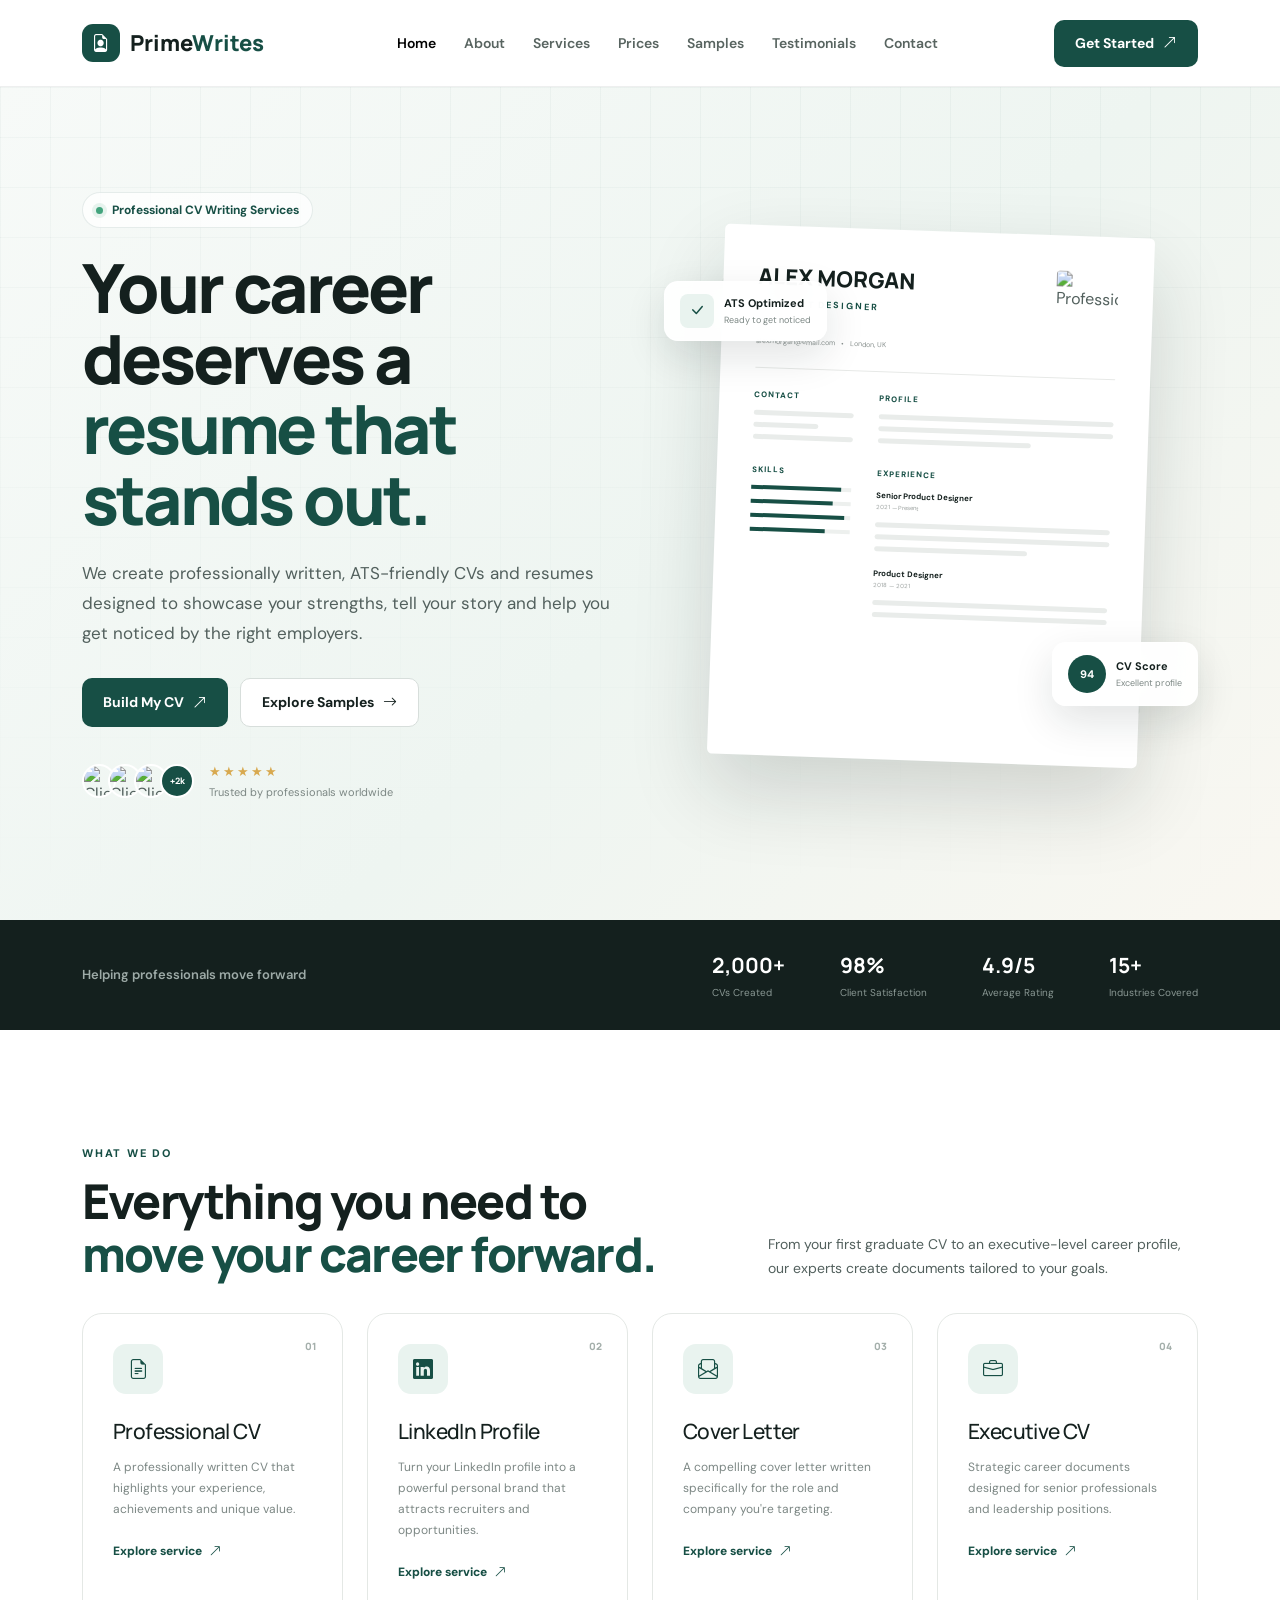
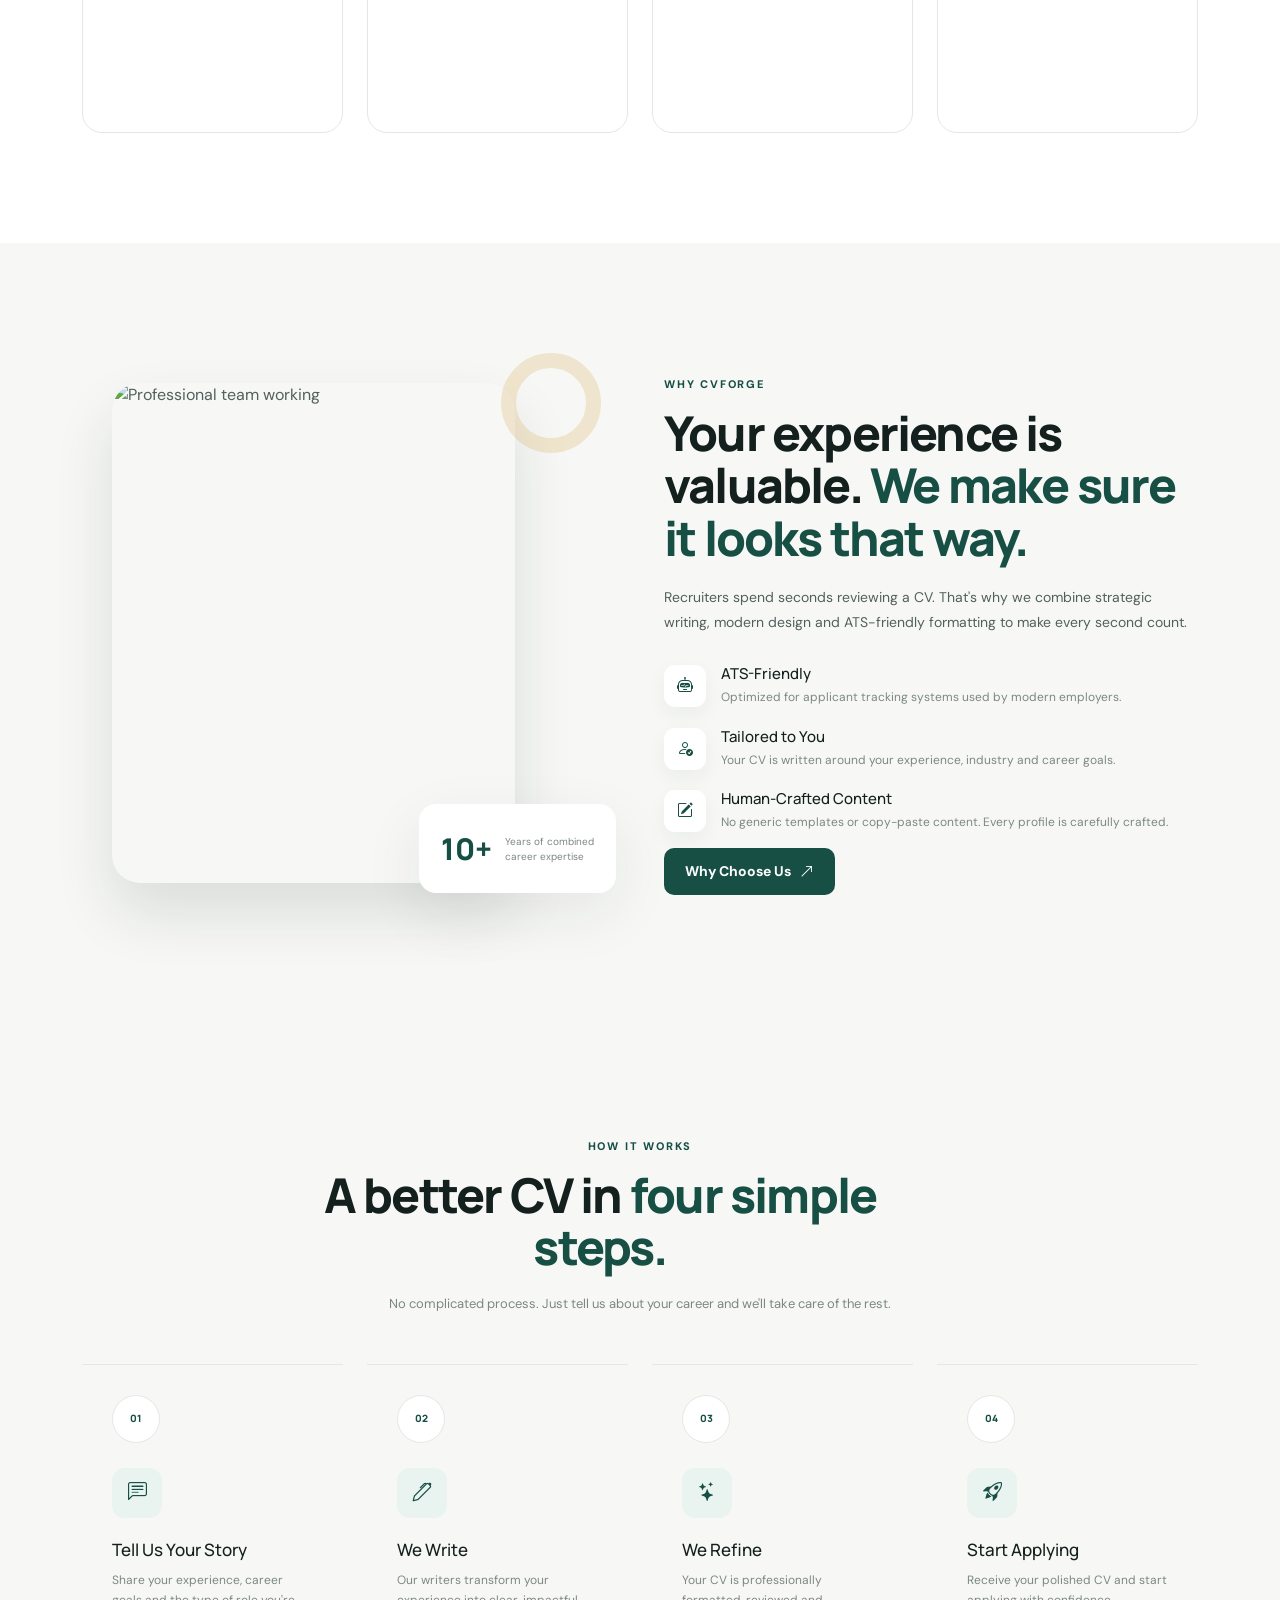
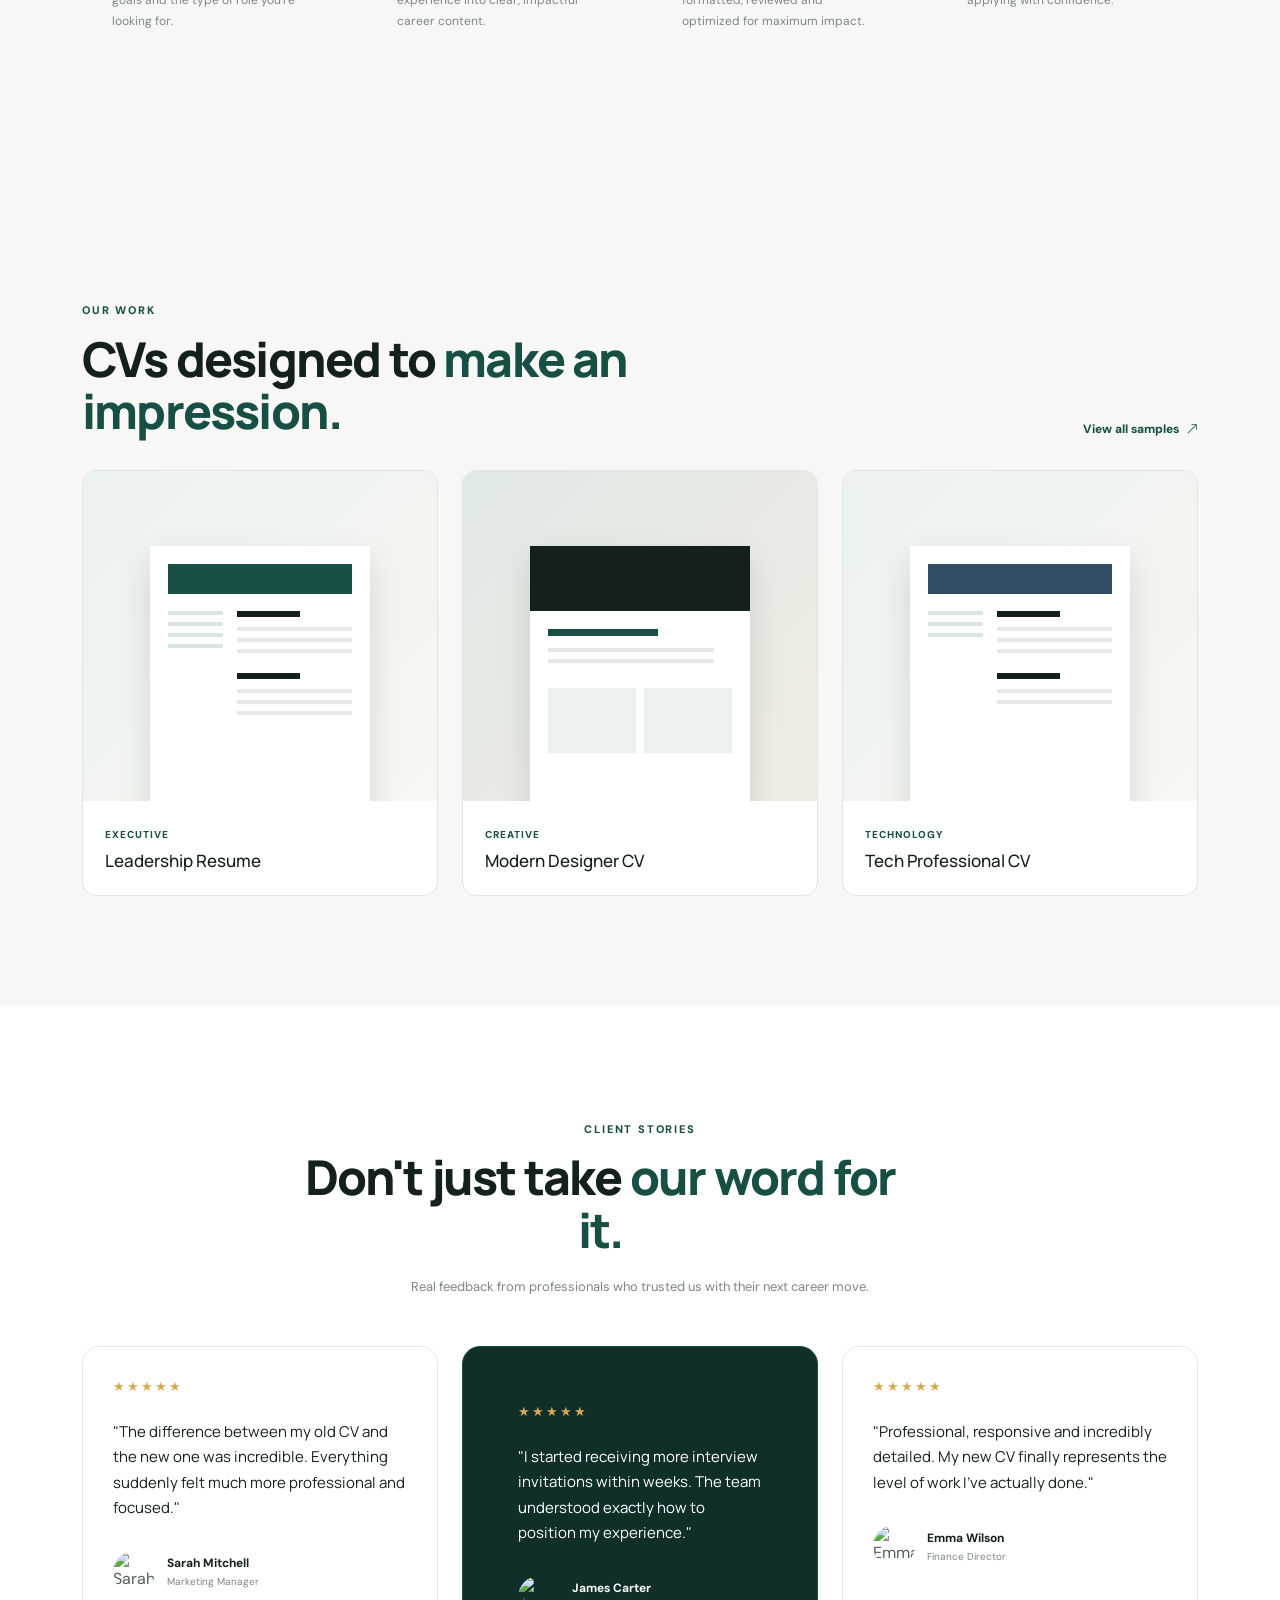
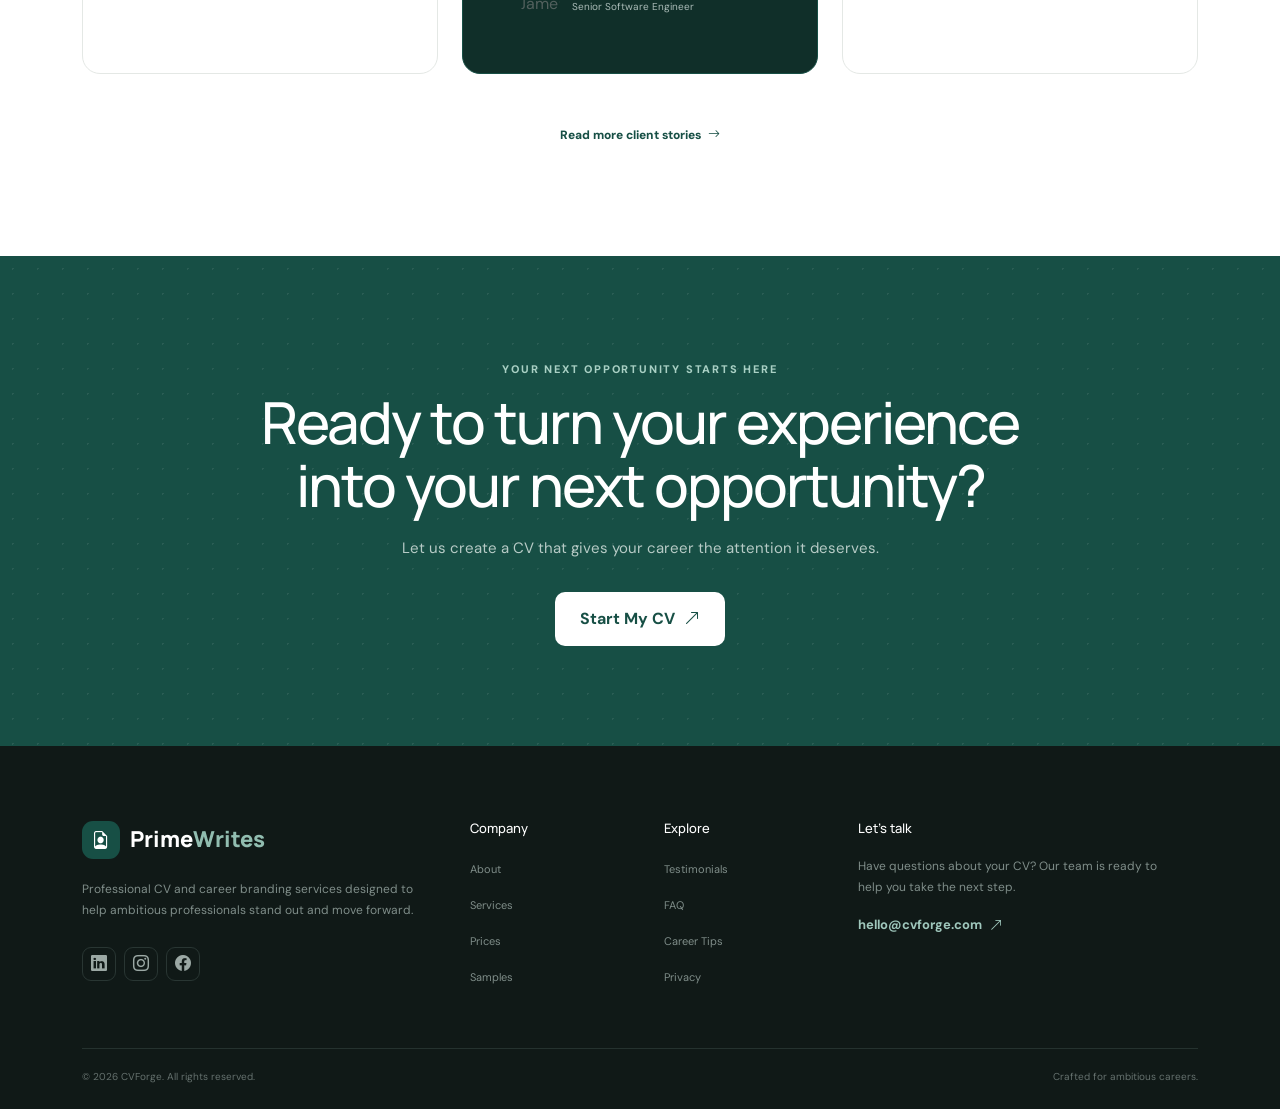
==== index.html @ a9f9e6a2 "complete" ====
<!DOCTYPE html>
<html lang="en">
<head>
    <meta charset="UTF-8">
    <meta name="viewport" content="width=device-width, initial-scale=1.0">

    <title>PrimeWrites | Professional CV & Resume Writing</title>

      <!-- <link rel="icon" type="image/png" href="/logo.png" /> -->


    <!-- Google Font -->
    <link rel="preconnect" href="https://fonts.googleapis.com">
    <link rel="preconnect" href="https://fonts.gstatic.com" crossorigin>
    <link
        href="https://fonts.googleapis.com/css2?family=DM+Sans:wght@400;500;600;700&family=Manrope:wght@400;500;600;700;800&display=swap"
        rel="stylesheet"
    >

    <!-- Bootstrap -->
    <link
        href="https://cdn.jsdelivr.net/npm/bootstrap@5.3.3/dist/css/bootstrap.min.css"
        rel="stylesheet"
    >

    <!-- Bootstrap Icons -->
    <link
        rel="stylesheet"
        href="https://cdn.jsdelivr.net/npm/bootstrap-icons@1.11.3/font/bootstrap-icons.min.css"
    >

    <!-- Custom CSS -->
    <link rel="stylesheet" href="css/style.css">
</head>

<body>

<!-- =====================================================
     NAVBAR
===================================================== -->

<nav class="navbar navbar-expand-lg main-navbar">
    <div class="container">

        <a class="navbar-brand" href="index.html">
            <span class="brand-mark">
                <i class="bi bi-file-earmark-person"></i>
            </span>
            <span>Prime<span class="brand-highlight">Writes</span></span>
        </a>

        <button
            class="navbar-toggler"
            type="button"
            data-bs-toggle="collapse"
            data-bs-target="#mainNavbar"
            aria-controls="mainNavbar"
            aria-expanded="false"
            aria-label="Toggle navigation"
        >
            <span class="navbar-toggler-icon"></span>
        </button>

        <div class="collapse navbar-collapse" id="mainNavbar">

            <ul class="navbar-nav mx-auto mb-3 mb-lg-0">

                <li class="nav-item">
                    <a class="nav-link active" href="index.html">Home</a>
                </li>

                <li class="nav-item">
                    <a class="nav-link" href="about.html">About</a>
                </li>

                <li class="nav-item">
                    <a class="nav-link" href="services.html">Services</a>
                </li>

                <li class="nav-item">
                    <a class="nav-link" href="prices.html">Prices</a>
                </li>

                <li class="nav-item">
                    <a class="nav-link" href="samples.html">Samples</a>
                </li>

                <li class="nav-item">
                    <a class="nav-link" href="testimonials.html">Testimonials</a>
                </li>

                <li class="nav-item">
                    <a class="nav-link" href="contact.html">Contact</a>
                </li>

            </ul>

            <a href="contact.html" class="btn btn-primary-custom">
                Get Started
                <i class="bi bi-arrow-up-right"></i>
            </a>

        </div>

    </div>
</nav>


<!-- =====================================================
     HERO SECTION
===================================================== -->

<section class="hero-section">

    <div class="hero-grid"></div>

    <div class="container position-relative">

        <div class="row align-items-center g-5">

            <!-- Hero Content -->

            <div class="col-lg-6">

                <div class="hero-badge">
                    <span class="badge-dot"></span>
                    Professional CV Writing Services
                </div>

                <h1 class="hero-title">
                    Your career deserves a
                    <span>resume that stands out.</span>
                </h1>

                <p class="hero-description">
                    We create professionally written, ATS-friendly CVs and
                    resumes designed to showcase your strengths, tell your
                    story and help you get noticed by the right employers.
                </p>

                <div class="hero-buttons">

                    <a href="contact.html" class="btn btn-primary-custom btn-lg">
                        Build My CV
                        <i class="bi bi-arrow-up-right"></i>
                    </a>

                    <a href="samples.html" class="btn btn-outline-custom btn-lg">
                        Explore Samples
                        <i class="bi bi-arrow-right"></i>
                    </a>

                </div>

                <div class="hero-trust">

                    <div class="avatar-stack">

                        <div class="avatar">
                            <img src="https://i.pravatar.cc/100?img=12" alt="Client">
                        </div>

                        <div class="avatar">
                            <img src="https://i.pravatar.cc/100?img=32" alt="Client">
                        </div>

                        <div class="avatar">
                            <img src="https://i.pravatar.cc/100?img=47" alt="Client">
                        </div>

                        <div class="avatar avatar-more">
                            +2k
                        </div>

                    </div>

                    <div class="trust-content">
                        <div class="stars">
                            ★★★★★
                        </div>

                        <span>
                            Trusted by professionals worldwide
                        </span>
                    </div>

                </div>

            </div>


            <!-- Hero Visual -->

            <div class="col-lg-6">

                <div class="hero-visual">

                    <div class="floating-card floating-card-one">
                        <div class="floating-icon">
                            <i class="bi bi-check-lg"></i>
                        </div>

                        <div>
                            <strong>ATS Optimized</strong>
                            <small>Ready to get noticed</small>
                        </div>
                    </div>


                    <div class="cv-shadow"></div>

                    <div class="resume-card">

                        <div class="resume-top">

                            <div>
                                <div class="resume-name">
                                    ALEX MORGAN
                                </div>

                                <div class="resume-role">
                                    PRODUCT DESIGNER
                                </div>
                            </div>

                            <div class="resume-photo">
                                <img
                                    src="https://i.pravatar.cc/150?img=68"
                                    alt="Professional"
                                >
                            </div>

                        </div>

                        <div class="resume-contact">
                            alex.morgan@email.com
                            &nbsp; • &nbsp;
                            London, UK
                        </div>

                        <div class="resume-divider"></div>

                        <div class="resume-body">

                            <div class="resume-sidebar">

                                <div class="resume-heading">
                                    CONTACT
                                </div>

                                <div class="resume-line"></div>
                                <div class="resume-line short"></div>
                                <div class="resume-line"></div>

                                <div class="resume-heading mt-4">
                                    SKILLS
                                </div>

                                <div class="skill-bar">
                                    <span style="width: 90%"></span>
                                </div>

                                <div class="skill-bar">
                                    <span style="width: 82%"></span>
                                </div>

                                <div class="skill-bar">
                                    <span style="width: 94%"></span>
                                </div>

                                <div class="skill-bar">
                                    <span style="width: 75%"></span>
                                </div>

                            </div>


                            <div class="resume-main">

                                <div class="resume-heading">
                                    PROFILE
                                </div>

                                <div class="resume-text"></div>
                                <div class="resume-text"></div>
                                <div class="resume-text short"></div>

                                <div class="resume-heading mt-4">
                                    EXPERIENCE
                                </div>

                                <div class="experience-item">
                                    <strong>Senior Product Designer</strong>
                                    <span>2021 — Present</span>
                                </div>

                                <div class="resume-text"></div>
                                <div class="resume-text"></div>
                                <div class="resume-text short"></div>

                                <div class="experience-item mt-3">
                                    <strong>Product Designer</strong>
                                    <span>2018 — 2021</span>
                                </div>

                                <div class="resume-text"></div>
                                <div class="resume-text"></div>

                            </div>

                        </div>

                    </div>


                    <div class="floating-card floating-card-two">

                        <div class="score-circle">
                            94
                        </div>

                        <div>
                            <strong>CV Score</strong>
                            <small>Excellent profile</small>
                        </div>

                    </div>

                </div>

            </div>

        </div>

    </div>

</section>


<!-- =====================================================
     TRUST BAR
===================================================== -->

<section class="trust-section">

    <div class="container">

        <div class="row align-items-center g-4">

            <div class="col-lg-4">

                <p class="trust-label mb-0">
                    Helping professionals move forward
                </p>

            </div>

            <div class="col-lg-8">

                <div class="stats-row">

                    <div class="stat-item">
                        <strong>2,000+</strong>
                        <span>CVs Created</span>
                    </div>

                    <div class="stat-item">
                        <strong>98%</strong>
                        <span>Client Satisfaction</span>
                    </div>

                    <div class="stat-item">
                        <strong>4.9/5</strong>
                        <span>Average Rating</span>
                    </div>

                    <div class="stat-item">
                        <strong>15+</strong>
                        <span>Industries Covered</span>
                    </div>

                </div>

            </div>

        </div>

    </div>

</section>


<!-- =====================================================
     SERVICES
===================================================== -->

<section class="section-padding services-section">

    <div class="container">

        <div class="section-heading">

            <div>
                <span class="eyebrow">
                    WHAT WE DO
                </span>

                <h2>
                    Everything you need to
                    <span>move your career forward.</span>
                </h2>
            </div>

            <p>
                From your first graduate CV to an executive-level career
                profile, our experts create documents tailored to your goals.
            </p>

        </div>


        <div class="row g-4 mt-2">

            <div class="col-md-6 col-lg-3">

                <div class="service-card">

                    <div class="service-icon">
                        <i class="bi bi-file-earmark-text"></i>
                    </div>

                    <span class="service-number">01</span>

                    <h3>
                        Professional CV
                    </h3>

                    <p>
                        A professionally written CV that highlights your
                        experience, achievements and unique value.
                    </p>

                    <a href="services.html">
                        Explore service
                        <i class="bi bi-arrow-up-right"></i>
                    </a>

                </div>

            </div>


            <div class="col-md-6 col-lg-3">

                <div class="service-card">

                    <div class="service-icon">
                        <i class="bi bi-linkedin"></i>
                    </div>

                    <span class="service-number">02</span>

                    <h3>
                        LinkedIn Profile
                    </h3>

                    <p>
                        Turn your LinkedIn profile into a powerful personal
                        brand that attracts recruiters and opportunities.
                    </p>

                    <a href="services.html">
                        Explore service
                        <i class="bi bi-arrow-up-right"></i>
                    </a>

                </div>

            </div>


            <div class="col-md-6 col-lg-3">

                <div class="service-card">

                    <div class="service-icon">
                        <i class="bi bi-envelope-paper"></i>
                    </div>

                    <span class="service-number">03</span>

                    <h3>
                        Cover Letter
                    </h3>

                    <p>
                        A compelling cover letter written specifically for
                        the role and company you're targeting.
                    </p>

                    <a href="services.html">
                        Explore service
                        <i class="bi bi-arrow-up-right"></i>
                    </a>

                </div>

            </div>


            <div class="col-md-6 col-lg-3">

                <div class="service-card">

                    <div class="service-icon">
                        <i class="bi bi-briefcase"></i>
                    </div>

                    <span class="service-number">04</span>

                    <h3>
                        Executive CV
                    </h3>

                    <p>
                        Strategic career documents designed for senior
                        professionals and leadership positions.
                    </p>

                    <a href="services.html">
                        Explore service
                        <i class="bi bi-arrow-up-right"></i>
                    </a>

                </div>

            </div>

        </div>

    </div>

</section>


<!-- =====================================================
     WHY CHOOSE US
===================================================== -->

<section class="section-padding why-section">

    <div class="container">

        <div class="row align-items-center g-5">

            <div class="col-lg-6">

                <div class="why-visual">

                    <div class="why-image-card">

                        <img
                            src="https://images.unsplash.com/photo-1551836022-d5d88e9218df?auto=format&fit=crop&w=900&q=85"
                            alt="Professional team working"
                        >

                    </div>

                    <div class="experience-card">

                        <span>10+</span>
                        <small>Years of combined<br>career expertise</small>
                    </div>

                    <div class="circle-decoration"></div>

                </div>

            </div>


            <div class="col-lg-6">

                <span class="eyebrow">
                    WHY CVFORGE
                </span>

                <h2 class="section-title">
                    Your experience is valuable.
                    <span>We make sure it looks that way.</span>
                </h2>

                <p class="section-description">
                    Recruiters spend seconds reviewing a CV. That's why we
                    combine strategic writing, modern design and ATS-friendly
                    formatting to make every second count.
                </p>


                <div class="benefit-list">

                    <div class="benefit-item">

                        <div class="benefit-icon">
                            <i class="bi bi-robot"></i>
                        </div>

                        <div>
                            <h4>ATS-Friendly</h4>
                            <p>
                                Optimized for applicant tracking systems used
                                by modern employers.
                            </p>
                        </div>

                    </div>


                    <div class="benefit-item">

                        <div class="benefit-icon">
                            <i class="bi bi-person-check"></i>
                        </div>

                        <div>
                            <h4>Tailored to You</h4>
                            <p>
                                Your CV is written around your experience,
                                industry and career goals.
                            </p>
                        </div>

                    </div>


                    <div class="benefit-item">

                        <div class="benefit-icon">
                            <i class="bi bi-pencil-square"></i>
                        </div>

                        <div>
                            <h4>Human-Crafted Content</h4>
                            <p>
                                No generic templates or copy-paste content.
                                Every profile is carefully crafted.
                            </p>
                        </div>

                    </div>

                </div>


                <a href="about.html" class="btn btn-primary-custom mt-3">
                    Why Choose Us
                    <i class="bi bi-arrow-up-right"></i>
                </a>

            </div>

        </div>

    </div>

</section>


<!-- =====================================================
     PROCESS
===================================================== -->

<section class="section-padding process-section">

    <div class="container">

        <div class="text-center section-heading-centered">

            <span class="eyebrow">
                HOW IT WORKS
            </span>

            <h2>
                A better CV in
                <span>four simple steps.</span>
            </h2>

            <p>
                No complicated process. Just tell us about your career
                and we'll take care of the rest.
            </p>

        </div>


        <div class="row process-row mt-5">

            <div class="col-md-6 col-lg-3">

                <div class="process-card">

                    <div class="process-number">
                        01
                    </div>

                    <div class="process-icon">
                        <i class="bi bi-chat-left-text"></i>
                    </div>

                    <h3>
                        Tell Us Your Story
                    </h3>

                    <p>
                        Share your experience, career goals and the type
                        of role you're looking for.
                    </p>

                </div>

            </div>


            <div class="col-md-6 col-lg-3">

                <div class="process-card">

                    <div class="process-number">
                        02
                    </div>

                    <div class="process-icon">
                        <i class="bi bi-pen"></i>
                    </div>

                    <h3>
                        We Write
                    </h3>

                    <p>
                        Our writers transform your experience into
                        clear, impactful career content.
                    </p>

                </div>

            </div>


            <div class="col-md-6 col-lg-3">

                <div class="process-card">

                    <div class="process-number">
                        03
                    </div>

                    <div class="process-icon">
                        <i class="bi bi-stars"></i>
                    </div>

                    <h3>
                        We Refine
                    </h3>

                    <p>
                        Your CV is professionally formatted, reviewed
                        and optimized for maximum impact.
                    </p>

                </div>

            </div>


            <div class="col-md-6 col-lg-3">

                <div class="process-card">

                    <div class="process-number">
                        04
                    </div>

                    <div class="process-icon">
                        <i class="bi bi-rocket-takeoff"></i>
                    </div>

                    <h3>
                        Start Applying
                    </h3>

                    <p>
                        Receive your polished CV and start applying
                        with confidence.
                    </p>

                </div>

            </div>

        </div>

    </div>

</section>


<!-- =====================================================
     CV SAMPLES
===================================================== -->

<section class="section-padding samples-section">

    <div class="container">

        <div class="section-heading">

            <div>
                <span class="eyebrow">
                    OUR WORK
                </span>

                <h2>
                    CVs designed to
                    <span>make an impression.</span>
                </h2>
            </div>

            <a href="samples.html" class="text-link">
                View all samples
                <i class="bi bi-arrow-up-right"></i>
            </a>

        </div>


        <div class="row g-4 mt-2">

            <div class="col-md-4">

                <div class="sample-card">

                    <div class="sample-image">

                        <div class="mini-resume">

                            <div class="mini-header"></div>

                            <div class="mini-columns">

                                <div class="mini-side">
                                    <span></span>
                                    <span></span>
                                    <span></span>
                                    <span></span>
                                </div>

                                <div class="mini-content">
                                    <b></b>
                                    <span></span>
                                    <span></span>
                                    <span></span>

                                    <b></b>
                                    <span></span>
                                    <span></span>
                                    <span></span>
                                </div>

                            </div>

                        </div>

                    </div>

                    <div class="sample-info">
                        <span>Executive</span>
                        <h3>Leadership Resume</h3>
                    </div>

                </div>

            </div>


            <div class="col-md-4">

                <div class="sample-card">

                    <div class="sample-image sample-dark">

                        <div class="mini-resume modern">

                            <div class="mini-modern-top"></div>

                            <div class="mini-modern-content">

                                <b></b>
                                <span></span>
                                <span></span>

                                <div class="mini-modern-grid">
                                    <i></i>
                                    <i></i>
                                </div>

                            </div>

                        </div>

                    </div>

                    <div class="sample-info">
                        <span>Creative</span>
                        <h3>Modern Designer CV</h3>
                    </div>

                </div>

            </div>


            <div class="col-md-4">

                <div class="sample-card">

                    <div class="sample-image">

                        <div class="mini-resume">

                            <div class="mini-header blue"></div>

                            <div class="mini-columns">

                                <div class="mini-side">
                                    <span></span>
                                    <span></span>
                                    <span></span>
                                </div>

                                <div class="mini-content">
                                    <b></b>
                                    <span></span>
                                    <span></span>
                                    <span></span>

                                    <b></b>
                                    <span></span>
                                    <span></span>
                                </div>

                            </div>

                        </div>

                    </div>

                    <div class="sample-info">
                        <span>Technology</span>
                        <h3>Tech Professional CV</h3>
                    </div>

                </div>

            </div>

        </div>

    </div>

</section>


<!-- =====================================================
     TESTIMONIALS
===================================================== -->

<section class="section-padding testimonial-section">

    <div class="container">

        <div class="text-center section-heading-centered">

            <span class="eyebrow">
                CLIENT STORIES
            </span>

            <h2>
                Don't just take
                <span>our word for it.</span>
            </h2>

            <p>
                Real feedback from professionals who trusted us
                with their next career move.
            </p>

        </div>


        <div class="row g-4 mt-4">

            <div class="col-lg-4">

                <div class="testimonial-card">

                    <div class="testimonial-stars">
                        ★★★★★
                    </div>

                    <p>
                        "The difference between my old CV and the new one
                        was incredible. Everything suddenly felt much more
                        professional and focused."
                    </p>

                    <div class="client-info">

                        <img
                            src="https://i.pravatar.cc/100?img=44"
                            alt="Sarah"
                        >

                        <div>
                            <strong>Sarah Mitchell</strong>
                            <span>Marketing Manager</span>
                        </div>

                    </div>

                </div>

            </div>


            <div class="col-lg-4">

                <div class="testimonial-card featured-testimonial">

                    <div class="testimonial-stars">
                        ★★★★★
                    </div>

                    <p >
                        <span style="color: white;">

                            "I started receiving more interview invitations
                            within weeks. The team understood exactly how to
                            position my experience."
                        </span>
                    </p>

                    <div class="client-info">

                        <img
                            src="https://i.pravatar.cc/100?img=11"
                            alt="James"
                        >

                        <div>
                            <strong>James Carter</strong>
                            <span>Senior Software Engineer</span>
                        </div>

                    </div>

                </div>

            </div>


            <div class="col-lg-4">

                <div class="testimonial-card">

                    <div class="testimonial-stars">
                        ★★★★★
                    </div>

                    <p>
                        "Professional, responsive and incredibly detailed.
                        My new CV finally represents the level of work
                        I've actually done."
                    </p>

                    <div class="client-info">

                        <img
                            src="https://i.pravatar.cc/100?img=49"
                            alt="Emma"
                        >

                        <div>
                            <strong>Emma Wilson</strong>
                            <span>Finance Director</span>
                        </div>

                    </div>

                </div>

            </div>

        </div>


        <div class="text-center mt-5">

            <a href="testimonials.html" class="text-link">
                Read more client stories
                <i class="bi bi-arrow-right"></i>
            </a>

        </div>

    </div>

</section>


<!-- =====================================================
     CTA
===================================================== -->

<section class="cta-section">

    <div class="cta-pattern"></div>

    <div class="container position-relative">

        <div class="cta-content">

            <span class="eyebrow eyebrow-light">
                YOUR NEXT OPPORTUNITY STARTS HERE
            </span>

            <h2>
                Ready to turn your experience
                into your next opportunity?
            </h2>

            <p>
                Let us create a CV that gives your career the attention
                it deserves.
            </p>

            <a href="contact.html" class="btn btn-light-custom">
                Start My CV
                <i class="bi bi-arrow-up-right"></i>
            </a>

        </div>

    </div>

</section>


<!-- =====================================================
     FOOTER
===================================================== -->

<footer class="footer">

    <div class="container">

        <div class="row g-5">

            <div class="col-lg-4">

                <a class="footer-brand" href="index.html">

                    <span class="brand-mark">
                        <i class="bi bi-file-earmark-person"></i>
                    </span>

                    Prime<span>Writes</span>

                </a>

                <p class="footer-description">
                    Professional CV and career branding services designed
                    to help ambitious professionals stand out and move
                    forward.
                </p>

                <div class="social-links">

                    <a href="#">
                        <i class="bi bi-linkedin"></i>
                    </a>

                    <a href="#">
                        <i class="bi bi-instagram"></i>
                    </a>

                    <a href="#">
                        <i class="bi bi-facebook"></i>
                    </a>

                </div>

            </div>


            <div class="col-6 col-lg-2">

                <h4>Company</h4>

                <ul>
                    <li><a href="about.html">About</a></li>
                    <li><a href="services.html">Services</a></li>
                    <li><a href="prices.html">Prices</a></li>
                    <li><a href="samples.html">Samples</a></li>
                </ul>

            </div>


            <div class="col-6 col-lg-2">

                <h4>Explore</h4>

                <ul>
                    <li><a href="testimonials.html">Testimonials</a></li>
                    <li><a href="#">FAQ</a></li>
                    <li><a href="#">Career Tips</a></li>
                    <li><a href="#">Privacy</a></li>
                </ul>

            </div>


            <div class="col-lg-4">

                <h4>Let's talk</h4>

                <p class="footer-contact-text">
                    Have questions about your CV? Our team is ready
                    to help you take the next step.
                </p>

                <a href="mailto:hello@cvforge.com" class="footer-email">
                    hello@cvforge.com
                    <i class="bi bi-arrow-up-right"></i>
                </a>

            </div>

        </div>


        <div class="footer-bottom">

            <span>
                © 2026 CVForge. All rights reserved.
            </span>

            <span>
                Crafted for ambitious careers.
            </span>

        </div>

    </div>

</footer>


<!-- Bootstrap JS -->
<script
    src="https://cdn.jsdelivr.net/npm/bootstrap@5.3.3/dist/js/bootstrap.bundle.min.js">
</script>

</body>
</html>
---- css/style.css ----
/* =====================================================
   ROOT
===================================================== */

:root {
    --primary: #174f45;
    --primary-dark: #103b34;
    --primary-light: #e9f3ef;

    --accent: #d8a94f;
    --accent-light: #f7ecd6;

    --dark: #14201e;
    --text: #52605d;
    --muted: #7c8784;

    --light: #f7f8f6;
    --white: #ffffff;

    --border: #e4e8e5;

    --radius: 18px;
    --radius-lg: 28px;

    --shadow:
        0 20px 60px rgba(20, 32, 30, 0.08);
}


/* =====================================================
   GLOBAL
===================================================== */

* {
    margin: 0;
    padding: 0;
    box-sizing: border-box;
}

html {
    scroll-behavior: smooth;
}

body {
    font-family: "DM Sans", sans-serif;
    color: var(--text);
    background: var(--white);
    overflow-x: hidden;
}

h1,
h2,
h3,
h4,
h5,
h6 {
    font-family: "Manrope", sans-serif;
    color: var(--dark);
}

a {
    text-decoration: none;
}

img {
    max-width: 100%;
    display: block;
}

.section-padding {
    padding: 110px 0;
}


/* =====================================================
   NAVBAR
===================================================== */

.main-navbar {
    background: rgba(255, 255, 255, 0.94);
    backdrop-filter: blur(15px);
    border-bottom: 1px solid rgba(20, 32, 30, 0.07);
    padding: 19px 0;
    position: relative;
    z-index: 100;
}

.navbar-brand,
.footer-brand {
    display: flex;
    align-items: center;
    gap: 0px;
    font-family: "Manrope", sans-serif;
    font-size: 22px;
    font-weight: 800;
    color: var(--dark);
}

.brand-mark {
    width: 38px;
    height: 38px;
    border-radius: 11px;
    background: var(--primary);
    color: white;
    margin-right: 10px;
    display: inline-flex;
    align-items: center;
    justify-content: center;

    font-size: 18px;
}

.brand-highlight {
    color: var(--primary);
}

.navbar-nav {
    gap: 4px;
}

.nav-link {
    color: #586460;
    font-size: 14px;
    font-weight: 600;
    padding: 9px 12px !important;
    transition: 0.25s ease;
}

.nav-link:hover,
.nav-link.active {
    color: var(--primary);
}


/* =====================================================
   BUTTONS
===================================================== */

.btn-primary-custom {
    border: 0;
    background: var(--primary);
    color: white;

    padding: 13px 21px;
    border-radius: 10px;

    font-size: 14px;
    font-weight: 700;

    display: inline-flex;
    align-items: center;
    gap: 9px;

    transition: 0.3s ease;
}

.btn-primary-custom:hover {
    background: var(--primary-dark);
    color: white;
    transform: translateY(-2px);
    box-shadow: 0 10px 25px rgba(23, 79, 69, 0.18);
}

.btn-outline-custom {
    border: 1px solid #d7dedb;
    background: white;
    color: var(--dark);

    padding: 13px 21px;
    border-radius: 10px;

    font-size: 14px;
    font-weight: 700;

    display: inline-flex;
    align-items: center;
    gap: 9px;

    transition: 0.3s ease;
}

.btn-outline-custom:hover {
    border-color: var(--primary);
    color: var(--primary);
    transform: translateY(-2px);
}

.btn-light-custom {
    background: white;
    color: var(--primary);

    border-radius: 10px;
    padding: 14px 24px;

    font-weight: 700;

    display: inline-flex;
    align-items: center;
    gap: 9px;

    transition: 0.3s ease;
}

.btn-light-custom:hover {
    background: var(--accent-light);
    color: var(--primary);
    transform: translateY(-2px);
}


/* =====================================================
   HERO
===================================================== */

.hero-section {
    position: relative;
    overflow: hidden;
    background:
        linear-gradient(
            135deg,
            #f7faf8 0%,
            #eef5f1 55%,
            #f9f7f1 100%
        );

    padding: 105px 0 120px;
}

.hero-grid {
    position: absolute;
    inset: 0;

    background-image:
        linear-gradient(
            rgba(23, 79, 69, 0.035) 1px,
            transparent 1px
        ),
        linear-gradient(
            90deg,
            rgba(23, 79, 69, 0.035) 1px,
            transparent 1px
        );

    background-size: 50px 50px;

    mask-image: linear-gradient(
        to bottom,
        black,
        transparent
    );
}

.hero-badge {
    display: inline-flex;
    align-items: center;
    gap: 9px;

    padding: 8px 13px;

    background: rgba(255,255,255,0.75);
    border: 1px solid rgba(23,79,69,0.1);

    border-radius: 50px;

    color: var(--primary);

    font-size: 12px;
    font-weight: 700;

    margin-bottom: 24px;
}

.badge-dot {
    width: 7px;
    height: 7px;
    background: #43a47d;
    border-radius: 50%;
    box-shadow: 0 0 0 4px rgba(67,164,125,0.12);
}

.hero-title {
    max-width: 650px;

    font-size: clamp(44px, 5.3vw, 72px);
    line-height: 1.04;

    letter-spacing: -3px;

    font-weight: 800;

    margin-bottom: 25px;
}

.hero-title span {
    color: var(--primary);
    display: block;
}

.hero-description {
    max-width: 590px;

    font-size: 17px;
    line-height: 1.75;

    color: var(--text);

    margin-bottom: 30px;
}

.hero-buttons {
    display: flex;
    flex-wrap: wrap;
    gap: 12px;
}

.hero-trust {
    display: flex;
    align-items: center;
    gap: 15px;

    margin-top: 35px;
}

.avatar-stack {
    display: flex;
}

.avatar {
    width: 34px;
    height: 34px;

    border: 2px solid white;
    border-radius: 50%;

    overflow: hidden;

    margin-left: -8px;
}

.avatar:first-child {
    margin-left: 0;
}

.avatar img {
    width: 100%;
    height: 100%;
    object-fit: cover;
}

.avatar-more {
    display: flex;
    align-items: center;
    justify-content: center;

    background: var(--primary);
    color: white;

    font-size: 9px;
    font-weight: 700;
}

.trust-content {
    display: flex;
    flex-direction: column;
    gap: 2px;
}

.stars {
    color: var(--accent);
    letter-spacing: 2px;
    font-size: 13px;
}

.trust-content span {
    font-size: 11px;
    color: var(--muted);
}


/* =====================================================
   HERO CV
===================================================== */

.hero-visual {
    position: relative;
    min-height: 560px;

    display: flex;
    align-items: center;
    justify-content: center;
}

.resume-card {
    position: relative;
    z-index: 3;

    width: min(430px, 85%);
    min-height: 530px;

    background: white;

    padding: 35px;

    box-shadow:
        0 35px 80px rgba(20, 32, 30, 0.16);

    transform: rotate(2deg);

    border-radius: 5px;

    animation: resumeFloat 5s ease-in-out infinite;
}

@keyframes resumeFloat {

    0%,
    100% {
        transform: rotate(2deg) translateY(0);
    }

    50% {
        transform: rotate(2deg) translateY(-10px);
    }

}

.resume-top {
    display: flex;
    justify-content: space-between;
    align-items: flex-start;
}

.resume-name {
    font-family: "Manrope";
    font-weight: 800;
    font-size: 22px;
    color: var(--dark);
}

.resume-role {
    font-size: 9px;
    letter-spacing: 2px;
    color: var(--primary);
    font-weight: 700;
    margin-top: 4px;
}

.resume-photo {
    width: 62px;
    height: 62px;
    border-radius: 4px;
    overflow: hidden;
}

.resume-photo img {
    width: 100%;
    height: 100%;
    object-fit: cover;
}

.resume-contact {
    margin-top: 14px;
    font-size: 7px;
    color: #89918f;
}

.resume-divider {
    height: 1px;
    background: #e7e9e7;
    margin: 20px 0;
}

.resume-body {
    display: grid;
    grid-template-columns: 100px 1fr;
    gap: 25px;
}

.resume-heading {
    font-size: 8px;
    font-weight: 800;
    color: var(--primary);
    letter-spacing: 1px;
    margin-bottom: 10px;
}

.resume-line,
.resume-text {
    height: 5px;
    background: #e9ecea;
    margin-bottom: 7px;
    border-radius: 10px;
}

.resume-line.short,
.resume-text.short {
    width: 65%;
}

.skill-bar {
    height: 4px;
    background: #edf0ee;
    margin-bottom: 10px;
}

.skill-bar span {
    display: block;
    height: 100%;
    background: var(--primary);
}

.experience-item {
    display: flex;
    flex-direction: column;
    gap: 2px;
    margin-bottom: 10px;
}

.experience-item strong {
    font-size: 8px;
    color: var(--dark);
}

.experience-item span {
    font-size: 6px;
    color: #9ba19f;
}

.cv-shadow {
    position: absolute;
    width: 370px;
    height: 480px;
    background: rgba(23, 79, 69, 0.08);
    transform: rotate(-6deg);
    border-radius: 5px;
}


/* =====================================================
   FLOATING CARDS
===================================================== */

.floating-card {
    position: absolute;
    z-index: 5;

    background: rgba(255,255,255,0.94);
    backdrop-filter: blur(15px);

    border: 1px solid rgba(255,255,255,0.8);

    box-shadow:
        0 15px 40px rgba(20,32,30,0.12);

    border-radius: 14px;

    padding: 12px 15px;

    display: flex;
    align-items: center;
    gap: 10px;

    animation: cardFloat 4s ease-in-out infinite;
}

@keyframes cardFloat {

    0%,
    100% {
        transform: translateY(0);
    }

    50% {
        transform: translateY(-8px);
    }

}

.floating-card strong {
    display: block;
    font-size: 11px;
    color: var(--dark);
}

.floating-card small {
    display: block;
    font-size: 9px;
    color: var(--muted);
    margin-top: 2px;
}

.floating-icon {
    width: 35px;
    height: 35px;

    border-radius: 10px;

    background: var(--primary-light);
    color: var(--primary);

    display: flex;
    align-items: center;
    justify-content: center;
}

.floating-card-one {
    top: 65px;
    left: 0;
}

.floating-card-two {
    right: 0;
    bottom: 70px;
    animation-delay: 1s;
}

.score-circle {
    width: 38px;
    height: 38px;

    border-radius: 50%;

    background: var(--primary);
    color: white;

    display: flex;
    align-items: center;
    justify-content: center;

    font-size: 11px;
    font-weight: 800;
}


/* =====================================================
   TRUST SECTION
===================================================== */

.trust-section {
    padding: 30px 0;

    background: var(--dark);
    color: white;
}

.trust-label {
    color: #9daaa7;
    font-size: 13px;
    font-weight: 600;
}

.stats-row {
    display: flex;
    justify-content: flex-end;
    gap: 55px;
}

.stat-item {
    display: flex;
    flex-direction: column;
    gap: 3px;
}

.stat-item strong {
    font-family: "Manrope";
    font-size: 21px;
    color: white;
}

.stat-item span {
    font-size: 10px;
    color: #899793;
}


/* =====================================================
   SECTION HEADINGS
===================================================== */

.eyebrow {
    display: inline-block;

    color: var(--primary);

    font-size: 11px;
    font-weight: 800;

    letter-spacing: 1.8px;

    margin-bottom: 14px;
}

.section-heading {
    display: flex;
    justify-content: space-between;
    align-items: end;

    gap: 40px;
}

.section-heading h2,
.section-heading-centered h2 {
    max-width: 620px;

    font-size: clamp(32px, 4vw, 48px);
    line-height: 1.1;

    letter-spacing: -1.8px;

    font-weight: 800;

    margin: 0;
}

.section-heading h2 span,
.section-heading-centered h2 span {
    color: var(--primary);
}

.section-heading > p {
    max-width: 430px;

    font-size: 14px;
    line-height: 1.7;

    margin: 0;
}

.section-heading-centered {
    max-width: 700px;
    margin: auto;
}

.section-heading-centered p {
    max-width: 520px;
    margin: 18px auto 0;

    font-size: 14px;
    line-height: 1.7;
}


/* =====================================================
   SERVICES
===================================================== */

.services-section {
    background: white;
}

.service-card {
    height: 100%;

    position: relative;

    padding: 28px;

    border: 1px solid var(--border);
    border-radius: var(--radius);

    background: white;

    transition: 0.35s ease;

    overflow: hidden;
}

.service-card:hover {
    transform: translateY(-7px);

    border-color: rgba(23,79,69,0.18);

    box-shadow: var(--shadow);
}

.service-icon {
    width: 48px;
    height: 48px;

    display: flex;
    align-items: center;
    justify-content: center;

    background: var(--primary-light);
    color: var(--primary);

    border-radius: 13px;

    font-size: 20px;

    margin-bottom: 25px;
}

.service-number {
    position: absolute;
    top: 25px;
    right: 25px;

    font-family: "Manrope";
    font-size: 11px;
    font-weight: 800;

    color: #b6bfbc;
}

.service-card h3 {
    font-size: 18px;
    margin-bottom: 12px;
}

.service-card p {
    font-size: 13px;
    line-height: 1.7;

    color: var(--text);

    margin-bottom: 25px;
}

.service-card a,
.text-link {
    display: inline-flex;
    align-items: center;
    gap: 7px;

    color: var(--primary);

    font-size: 12px;
    font-weight: 800;

    transition: 0.25s ease;
}

.service-card a:hover,
.text-link:hover {
    gap: 11px;
}


/* =====================================================
   WHY SECTION
===================================================== */

.why-section {
    background: var(--light);
}

.why-visual {
    position: relative;
    padding: 30px;
}

.why-image-card {
    width: 85%;

    overflow: hidden;

    border-radius: var(--radius-lg);

    box-shadow: 0 30px 60px rgba(20,32,30,0.12);
}

.why-image-card img {
    width: 100%;
    height: 500px;
    object-fit: cover;
}

.experience-card {
    position: absolute;
    right: 0;
    bottom: 20px;

    background: white;

    padding: 22px;

    border-radius: 17px;

    box-shadow: var(--shadow);

    display: flex;
    align-items: center;
    gap: 13px;
}

.experience-card span {
    font-family: "Manrope";
    font-size: 30px;
    font-weight: 800;
    color: var(--primary);
}

.experience-card small {
    font-size: 10px;
    line-height: 1.5;
    color: var(--muted);
}

.circle-decoration {
    position: absolute;

    width: 100px;
    height: 100px;

    border: 15px solid var(--accent);

    border-radius: 50%;

    top: 0;
    right: 15px;

    opacity: 0.25;
}

.section-title {
    max-width: 600px;

    font-size: clamp(32px, 4vw, 48px);
    line-height: 1.1;

    letter-spacing: -1.8px;

    font-weight: 800;

    margin-bottom: 20px;
}

.section-title span {
    color: var(--primary);
}

.section-description {
    max-width: 570px;

    font-size: 14px;
    line-height: 1.8;

    margin-bottom: 30px;
}

.benefit-list {
    display: flex;
    flex-direction: column;
    gap: 20px;
}

.benefit-item {
    display: flex;
    gap: 15px;
}

.benefit-icon {
    flex-shrink: 0;

    width: 42px;
    height: 42px;

    display: flex;
    align-items: center;
    justify-content: center;

    background: white;

    color: var(--primary);

    border-radius: 11px;

    box-shadow: 0 8px 20px rgba(20,32,30,0.05);
}

.benefit-item h4 {
    font-size: 15px;
    margin-bottom: 5px;
}

.benefit-item p {
    font-size: 12px;
    line-height: 1.6;

    margin: 0;

    color: var(--muted);
}


/* =====================================================
   PROCESS
===================================================== */

.process-section {
    background: white;
}

.process-card {
    position: relative;

    padding: 30px;

    height: 100%;

    border-top: 1px solid var(--border);

    transition: 0.3s ease;
}

.process-card:hover {
    border-color: var(--primary);
    transform: translateY(-4px);
}

.process-number {
    font-family: "Manrope";
    font-size: 12px;
    font-weight: 800;

    color: var(--accent);

    margin-bottom: 25px;
}

.process-icon {
    width: 50px;
    height: 50px;

    display: flex;
    align-items: center;
    justify-content: center;

    background: var(--primary-light);
    color: var(--primary);

    border-radius: 13px;

    margin-bottom: 22px;

    font-size: 19px;
}

.process-card h3 {
    font-size: 17px;
    margin-bottom: 10px;
}

.process-card p {
    font-size: 12px;
    line-height: 1.7;
    color: var(--muted);
}


/* =====================================================
   SAMPLES
===================================================== */

.samples-section {
    background: var(--light);
}

.sample-card {
    background: white;

    border: 1px solid var(--border);

    border-radius: var(--radius);

    overflow: hidden;

    transition: 0.35s ease;
}

.sample-card:hover {
    transform: translateY(-7px);
    box-shadow: var(--shadow);
}

.sample-image {
    height: 330px;

    background:
        linear-gradient(
            135deg,
            #eaf1ee,
            #f8f7f2
        );

    display: flex;
    align-items: end;
    justify-content: center;

    padding: 30px 30px 0;

    overflow: hidden;
}

.sample-dark {
    background:
        linear-gradient(
            135deg,
            #dfe8e4,
            #f0ece3
        );
}

.mini-resume {
    width: 220px;
    height: 285px;

    background: white;

    padding: 18px;

    box-shadow: 0 15px 30px rgba(20,32,30,0.13);

    transform: translateY(30px);
}

.mini-header {
    height: 30px;
    width: 100%;

    background: var(--primary);

    margin-bottom: 17px;
}

.mini-header.blue {
    background: #314e64;
}

.mini-columns {
    display: grid;
    grid-template-columns: 55px 1fr;
    gap: 14px;
}

.mini-side span,
.mini-content span {
    display: block;

    height: 4px;

    background: #e5e9e7;

    margin-bottom: 7px;
}

.mini-side span {
    background: #d9e5e0;
}

.mini-content b {
    display: block;

    width: 55%;
    height: 6px;

    background: var(--dark);

    margin-bottom: 10px;
}

.mini-content b:nth-of-type(2) {
    margin-top: 20px;
}

.mini-resume.modern {
    padding: 0;
}

.mini-modern-top {
    height: 65px;
    background: var(--dark);
}

.mini-modern-content {
    padding: 18px;
}

.mini-modern-content b {
    display: block;

    width: 60%;
    height: 7px;

    background: var(--primary);

    margin-bottom: 12px;
}

.mini-modern-content span {
    display: block;

    width: 90%;
    height: 4px;

    background: #e5e8e7;

    margin-bottom: 7px;
}

.mini-modern-grid {
    display: grid;
    grid-template-columns: 1fr 1fr;
    gap: 8px;

    margin-top: 25px;
}

.mini-modern-grid i {
    height: 65px;
    background: #edf2ef;
}

.sample-info {
    padding: 20px 22px 23px;
}

.sample-info span {
    color: var(--primary);

    font-size: 10px;
    font-weight: 800;

    text-transform: uppercase;
    letter-spacing: 1px;
}

.sample-info h3 {
    font-size: 17px;
    margin: 6px 0 0;
}


/* =====================================================
   TESTIMONIALS
===================================================== */

.testimonial-section {
    background: white;
}

.testimonial-card {
    height: 100%;

    padding: 30px;

    border: 1px solid var(--border);
    border-radius: var(--radius);

    background: white;

    transition: 0.3s ease;
}

.testimonial-card:hover {
    transform: translateY(-5px);
    box-shadow: var(--shadow);
}

.featured-testimonial {
    background: var(--primary);
    border-color: var(--primary);
}

.featured-testimonial p,
.featured-testimonial .client-info strong {
    color: white;
}

.featured-testimonial .client-info span {
    color: #aabbb7;
}

.testimonial-stars {
    color: var(--accent);
    letter-spacing: 2px;
    font-size: 13px;

    margin-bottom: 22px;
}

.testimonial-card > p {
    font-family: "Manrope";

    font-size: 15px;
    line-height: 1.7;

    color: var(--dark);

    margin-bottom: 30px;
}

.client-info {
    display: flex;
    align-items: center;
    gap: 12px;
}

.client-info img {
    width: 42px;
    height: 42px;

    border-radius: 50%;

    object-fit: cover;
}

.client-info strong {
    display: block;

    color: var(--dark);

    font-size: 12px;
}

.client-info span {
    display: block;

    font-size: 10px;
    color: var(--muted);

    margin-top: 2px;
}


/* =====================================================
   CTA
===================================================== */

.cta-section {
    position: relative;
    overflow: hidden;

    padding: 100px 0;

    background: var(--primary);

    color: white;
}

.cta-pattern {
    position: absolute;
    inset: 0;

    opacity: 0.08;

    background-image:
        radial-gradient(
            white 1px,
            transparent 1px
        );

    background-size: 25px 25px;
}

.cta-content {
    max-width: 760px;
    margin: auto;

    text-align: center;
}

.eyebrow-light {
    color: #a9d0c4;
}

.cta-content h2 {
    color: white;

    font-size: clamp(35px, 5vw, 58px);

    line-height: 1.08;

    letter-spacing: -2px;

    margin-bottom: 20px;
}

.cta-content p {
    max-width: 550px;

    margin: 0 auto 30px;

    color: #b7cbc6;

    font-size: 15px;
    line-height: 1.7;
}


/* =====================================================
   FOOTER
===================================================== */

.footer {
    padding: 75px 0 25px;

    background: #101917;

    color: #8f9b98;
}

.footer-brand {
    color: white;
    margin-bottom: 20px;
}

.footer-brand span:last-child {
    color: #91bdb0;
}

.footer-description {
    max-width: 360px;

    font-size: 12px;
    line-height: 1.8;

    color: #7f8d89;

    margin-bottom: 25px;
}

.social-links {
    display: flex;
    gap: 8px;
}

.social-links a {
    width: 34px;
    height: 34px;

    border: 1px solid #293633;

    border-radius: 9px;

    display: flex;
    align-items: center;
    justify-content: center;

    color: #9ba8a4;

    transition: 0.25s ease;
}

.social-links a:hover {
    background: var(--primary);
    border-color: var(--primary);
    color: white;
}

.footer h4 {
    color: white;

    font-size: 13px;

    margin-bottom: 20px;
}

.footer ul {
    list-style: none;
    padding: 0;
    margin: 0;

    display: flex;
    flex-direction: column;
    gap: 12px;
}

.footer ul a {
    color: #7f8d89;
    font-size: 11px;

    transition: 0.25s ease;
}

.footer ul a:hover {
    color: white;
}

.footer-contact-text {
    max-width: 300px;

    font-size: 12px;
    line-height: 1.7;

    color: #7f8d89;

    margin-bottom: 15px;
}

.footer-email {
    color: #9fc7bc;

    font-size: 13px;
    font-weight: 700;

    display: inline-flex;
    gap: 8px;
}

.footer-bottom {
    display: flex;
    justify-content: space-between;

    border-top: 1px solid #25322f;

    margin-top: 60px;
    padding-top: 20px;

    font-size: 10px;
    color: #65716e;
}


/* =====================================================
   RESPONSIVE
===================================================== */

@media (max-width: 1199px) {

    .navbar-nav {
        gap: 0;
    }

    .nav-link {
        padding-left: 8px !important;
        padding-right: 8px !important;
    }

    .hero-title {
        font-size: 58px;
    }

    .stats-row {
        gap: 30px;
    }

}


@media (max-width: 991px) {

    .main-navbar {
        padding: 15px 0;
    }

    .navbar-collapse {
        padding-top: 20px;
    }

    .navbar-nav {
        gap: 5px;
    }

    .btn-primary-custom {
        justify-content: center;
    }

    .hero-section {
        padding: 75px 0 90px;
    }

    .hero-title {
        font-size: clamp(45px, 8vw, 62px);
    }

    .hero-visual {
        min-height: 570px;
        margin-top: 20px;
    }

    .floating-card-one {
        left: 5%;
    }

    .floating-card-two {
        right: 5%;
    }

    .stats-row {
        justify-content: space-between;
    }

    .trust-label {
        margin-bottom: 15px !important;
    }

    .section-heading {
        align-items: start;
        flex-direction: column;
        gap: 20px;
    }

    .why-image-card {
        width: 90%;
    }

}


@media (max-width: 767px) {

    .section-padding {
        padding: 75px 0;
    }

    .hero-section {
        padding: 60px 0 75px;
    }

    .hero-title {
        font-size: 45px;
        letter-spacing: -2px;
    }

    .hero-description {
        font-size: 15px;
    }

    .hero-buttons {
        flex-direction: column;
        align-items: stretch;
    }

    .hero-buttons .btn {
        justify-content: center;
    }

    .hero-trust {
        margin-top: 28px;
    }

    .hero-visual {
        min-height: 500px;
    }

    .resume-card {
        width: 75%;
        min-height: 440px;
        padding: 25px;
    }

    .cv-shadow {
        width: 65%;
        height: 400px;
    }

    .floating-card-one {
        left: 0;
        top: 35px;
    }

    .floating-card-two {
        right: 0;
        bottom: 35px;
    }

    .stats-row {
        display: grid;
        grid-template-columns: 1fr 1fr;
        gap: 25px;
    }

    .section-heading h2,
    .section-heading-centered h2 {
        font-size: 34px;
    }

    .why-image-card {
        width: 100%;
    }

    .why-image-card img {
        height: 400px;
    }

    .experience-card {
        right: 5px;
    }

    .circle-decoration {
        display: none;
    }

    .process-card {
        padding: 25px 0;
    }

    .sample-image {
        height: 300px;
    }

    .cta-section {
        padding: 75px 0;
    }

    .cta-content h2 {
        font-size: 38px;
    }

    .footer-bottom {
        flex-direction: column;
        gap: 10px;
    }

}


@media (max-width: 480px) {

    .hero-title {
        font-size: 39px;
    }

    .hero-badge {
        font-size: 10px;
    }

    .hero-visual {
        min-height: 430px;
    }

    .resume-card {
        width: 78%;
        min-height: 390px;
        padding: 20px;
    }

    .resume-name {
        font-size: 17px;
    }

    .resume-photo {
        width: 48px;
        height: 48px;
    }

    .resume-body {
        grid-template-columns: 75px 1fr;
        gap: 15px;
    }

    .floating-card {
        padding: 9px 11px;
    }

    .floating-card strong {
        font-size: 9px;
    }

    .floating-card small {
        font-size: 7px;
    }

    .floating-icon,
    .score-circle {
        width: 30px;
        height: 30px;
        font-size: 9px;
    }

    .trust-section {
        padding: 25px 0;
    }

    .stats-row {
        gap: 20px;
    }

    .stat-item strong {
        font-size: 17px;
    }

    .stat-item span {
        font-size: 9px;
    }

    .why-visual {
        padding: 10px;
    }

    .experience-card {
        right: -5px;
        bottom: 10px;
    }

    .experience-card span {
        font-size: 24px;
    }

}




/* =====================================================
   ABOUT PAGE
===================================================== */


/* =====================================================
   INNER HERO
===================================================== */

.inner-hero {
    position: relative;
    overflow: hidden;

    padding: 105px 0 100px;

    background:
        linear-gradient(
            135deg,
            #f7faf8 0%,
            #eef5f1 55%,
            #f9f7f1 100%
        );
}

.inner-hero-pattern {
    position: absolute;
    inset: 0;

    background-image:
        linear-gradient(
            rgba(23,79,69,0.035) 1px,
            transparent 1px
        ),
        linear-gradient(
            90deg,
            rgba(23,79,69,0.035) 1px,
            transparent 1px
        );

    background-size: 50px 50px;

    mask-image:
        linear-gradient(
            to bottom,
            black,
            transparent
        );
}

.breadcrumb-custom {
    display: flex;
    align-items: center;
    gap: 9px;

    margin-bottom: 30px;

    font-size: 11px;
    font-weight: 600;
}

.breadcrumb-custom a {
    color: var(--primary);
}

.breadcrumb-custom i {
    font-size: 9px;
    color: #a3aaa7;
}

.breadcrumb-custom span {
    color: #7d8784;
}

.inner-hero h1 {
    max-width: 800px;

    font-size: clamp(43px, 5.5vw, 68px);

    line-height: 1.05;

    letter-spacing: -2.7px;

    font-weight: 800;

    margin-bottom: 25px;
}

.inner-hero h1 span {
    color: var(--primary);
}

.inner-hero > .container > .row > .col-lg-7 > p {
    max-width: 680px;

    font-size: 16px;
    line-height: 1.8;

    color: var(--text);
}


/* =====================================================
   ABOUT HERO CARD
===================================================== */

.about-hero-card {
    position: relative;

    background: var(--primary);

    color: white;

    padding: 38px;

    border-radius: 24px;

    box-shadow:
        0 30px 70px rgba(23,79,69,0.17);

    transform: rotate(2deg);

    overflow: hidden;
}

.about-hero-card::after {
    content: "";

    position: absolute;

    width: 180px;
    height: 180px;

    border: 35px solid rgba(255,255,255,0.05);

    border-radius: 50%;

    right: -70px;
    bottom: -80px;
}

.about-hero-icon {
    width: 48px;
    height: 48px;

    display: flex;
    align-items: center;
    justify-content: center;

    border-radius: 13px;

    background: rgba(255,255,255,0.1);

    margin-bottom: 30px;

    font-size: 20px;
}

.about-hero-card p {
    position: relative;
    z-index: 2;

    font-family: "Manrope";

    font-size: 20px;
    line-height: 1.65;

    font-weight: 600;

    color: white;

    margin-bottom: 25px;
}

.about-signature {
    position: relative;
    z-index: 2;

    color: #a9c8c0;

    font-size: 11px;
    font-weight: 700;
}


/* =====================================================
   STORY
===================================================== */

.story-section {
    background: white;
}

.story-visual {
    position: relative;

    padding: 25px 35px 35px 10px;
}

.story-main-image {
    width: 88%;

    border-radius: 24px;

    overflow: hidden;

    box-shadow:
        0 30px 70px rgba(20,32,30,0.12);
}

.story-main-image img {
    width: 100%;
    height: 540px;

    object-fit: cover;
}

.story-floating-card {
    position: absolute;

    right: 0;
    bottom: 15px;

    display: flex;
    align-items: center;
    gap: 12px;

    background: white;

    padding: 16px 20px;

    border-radius: 15px;

    box-shadow:
        0 18px 45px rgba(20,32,30,0.12);
}

.story-floating-icon {
    width: 40px;
    height: 40px;

    display: flex;
    align-items: center;
    justify-content: center;

    background: var(--primary-light);

    color: var(--primary);

    border-radius: 10px;
}

.story-floating-card strong {
    display: block;

    color: var(--dark);

    font-size: 11px;
}

.story-floating-card span {
    display: block;

    color: var(--muted);

    font-size: 9px;

    margin-top: 2px;
}

.story-decoration {
    position: absolute;

    left: -5px;
    top: 0;

    width: 80px;
    height: 80px;

    border: 12px solid var(--accent);

    border-radius: 50%;

    opacity: 0.3;
}

.about-section-title {
    max-width: 650px;

    font-size: clamp(34px, 4vw, 50px);

    line-height: 1.1;

    letter-spacing: -2px;

    font-weight: 800;

    margin-bottom: 25px;
}

.about-section-title span {
    display: block;

    color: var(--primary);
}

.about-text {
    max-width: 600px;

    font-size: 14px;

    line-height: 1.8;

    color: var(--text);

    margin-bottom: 16px;
}

.story-stats {
    display: flex;

    gap: 45px;

    margin-top: 35px;

    padding-top: 25px;

    border-top: 1px solid var(--border);
}

.story-stats div {
    display: flex;
    flex-direction: column;
    gap: 4px;
}

.story-stats strong {
    font-family: "Manrope";

    font-size: 25px;

    font-weight: 800;

    color: var(--primary);
}

.story-stats span {
    font-size: 10px;

    color: var(--muted);
}


/* =====================================================
   MISSION
===================================================== */

.mission-section {
    background: var(--light);
}

.mission-card {
    position: relative;

    height: 100%;

    padding: 38px;

    background: white;

    border: 1px solid var(--border);

    border-radius: 22px;

    overflow: hidden;

    transition: 0.35s ease;
}

.mission-card:hover {
    transform: translateY(-6px);

    box-shadow: var(--shadow);
}

.mission-card::after {
    content: "";

    position: absolute;

    width: 160px;
    height: 160px;

    border-radius: 50%;

    background: var(--primary-light);

    right: -80px;
    bottom: -80px;
}

.vision-card::after {
    background: var(--accent-light);
}

.mission-card-top {
    display: flex;
    align-items: center;

    gap: 13px;

    margin-bottom: 25px;
}

.mission-icon {
    width: 48px;
    height: 48px;

    display: flex;
    align-items: center;
    justify-content: center;

    background: var(--primary-light);

    color: var(--primary);

    border-radius: 12px;

    font-size: 20px;
}

.mission-card-top > span {
    color: var(--primary);

    font-size: 10px;

    font-weight: 800;

    letter-spacing: 1.4px;
}

.mission-card h3 {
    position: relative;
    z-index: 2;

    max-width: 500px;

    font-size: 25px;

    line-height: 1.3;

    letter-spacing: -0.7px;

    margin-bottom: 16px;
}

.mission-card > p {
    position: relative;
    z-index: 2;

    max-width: 560px;

    font-size: 13px;

    line-height: 1.8;

    color: var(--text);

    margin-bottom: 25px;
}

.mission-line {
    height: 1px;

    background: var(--border);

    margin-bottom: 20px;
}

.mission-point {
    position: relative;
    z-index: 2;

    display: flex;

    align-items: center;

    gap: 10px;

    margin-bottom: 11px;
}

.mission-point i {
    color: var(--primary);

    font-size: 12px;
}

.mission-point span {
    font-size: 11px;

    color: var(--text);
}


/* =====================================================
   DIFFERENCE
===================================================== */

.difference-section {
    background: white;
}

.difference-grid {
    display: grid;

    grid-template-columns:
        repeat(4, 1fr);

    gap: 1px;

    background: var(--border);

    margin-top: 60px;

    border: 1px solid var(--border);

    border-radius: 20px;

    overflow: hidden;
}

.difference-card {
    position: relative;

    padding: 32px;

    background: white;

    min-height: 280px;

    transition: 0.3s ease;
}

.difference-card:hover {
    background: var(--light);
}

.difference-number {
    position: absolute;

    top: 25px;
    right: 25px;

    font-family: "Manrope";

    font-size: 11px;

    font-weight: 800;

    color: #b8c0bd;
}

.difference-icon {
    width: 48px;
    height: 48px;

    display: flex;
    align-items: center;
    justify-content: center;

    background: var(--primary-light);

    color: var(--primary);

    border-radius: 12px;

    font-size: 19px;

    margin-bottom: 28px;
}

.difference-card h3 {
    font-size: 17px;

    margin-bottom: 12px;
}

.difference-card p {
    font-size: 12px;

    line-height: 1.75;

    color: var(--muted);

    margin: 0;
}


/* =====================================================
   EXPERTISE
===================================================== */

.expertise-section {
    background: var(--light);
}

.expertise-list {
    border-top: 1px solid var(--border);
}

.expertise-item {
    display: flex;

    align-items: center;
    justify-content: space-between;

    padding: 22px 0;

    border-bottom: 1px solid var(--border);

    transition: 0.3s ease;
}

.expertise-item:hover {
    padding-left: 8px;
}

.expertise-left {
    display: flex;

    align-items: center;

    gap: 15px;
}

.expertise-icon {
    width: 45px;
    height: 45px;

    display: flex;
    align-items: center;
    justify-content: center;

    background: white;

    border-radius: 11px;

    color: var(--primary);

    box-shadow:
        0 7px 20px rgba(20,32,30,0.04);
}

.expertise-left strong {
    display: block;

    color: var(--dark);

    font-size: 13px;

    margin-bottom: 4px;
}

.expertise-left div > span {
    display: block;

    font-size: 10px;

    color: var(--muted);
}

.expertise-arrow {
    width: 35px;
    height: 35px;

    display: flex;
    align-items: center;
    justify-content: center;

    border: 1px solid var(--border);

    border-radius: 50%;

    color: var(--primary);

    font-size: 12px;

    transition: 0.3s ease;
}

.expertise-item:hover .expertise-arrow {
    background: var(--primary);

    color: white;

    border-color: var(--primary);
}


/* =====================================================
   VALUES
===================================================== */

.values-section {
    background: white;
}

.value-card {
    height: 100%;

    text-align: center;

    padding: 38px 30px;

    border: 1px solid var(--border);

    border-radius: 20px;

    transition: 0.3s ease;
}

.value-card:hover {
    transform: translateY(-6px);

    box-shadow: var(--shadow);

    border-color: rgba(23,79,69,0.15);
}

.value-icon {
    width: 55px;
    height: 55px;

    display: flex;
    align-items: center;
    justify-content: center;

    margin: 0 auto 22px;

    background: var(--primary-light);

    color: var(--primary);

    border-radius: 15px;

    font-size: 21px;
}

.value-card h3 {
    font-size: 18px;

    margin-bottom: 12px;
}

.value-card p {
    max-width: 300px;

    margin: auto;

    font-size: 12px;

    line-height: 1.75;

    color: var(--muted);
}


/* =====================================================
   ABOUT RESPONSIVE
===================================================== */

@media (max-width: 991px) {

    .inner-hero {
        padding: 75px 0;
    }

    .inner-hero h1 {
        font-size: 52px;
    }

    .about-hero-card {
        max-width: 550px;

        margin: auto;
    }

    .story-main-image {
        width: 92%;
    }

    .difference-grid {
        grid-template-columns:
            repeat(2, 1fr);
    }

}


@media (max-width: 767px) {

    .inner-hero {
        padding: 60px 0 70px;
    }

    .breadcrumb-custom {
        margin-bottom: 22px;
    }

    .inner-hero h1 {
        font-size: 42px;

        letter-spacing: -1.8px;
    }

    .inner-hero > .container > .row > .col-lg-7 > p {
        font-size: 14px;
    }

    .about-hero-card {
        padding: 30px;

        transform: none;
    }

    .about-hero-card p {
        font-size: 17px;
    }

    .story-visual {
        padding: 10px 20px 35px 0;
    }

    .story-main-image {
        width: 92%;
    }

    .story-main-image img {
        height: 400px;
    }

    .story-floating-card {
        right: 0;
    }

    .story-decoration {
        display: none;
    }

    .about-section-title {
        font-size: 35px;

        letter-spacing: -1.3px;
    }

    .story-stats {
        gap: 25px;

        flex-wrap: wrap;
    }

    .mission-card {
        padding: 30px;
    }

    .difference-grid {
        grid-template-columns: 1fr;

        margin-top: 40px;
    }

    .difference-card {
        min-height: auto;
    }

    .expertise-item {
        padding: 18px 0;
    }

}


@media (max-width: 480px) {

    .inner-hero h1 {
        font-size: 37px;
    }

    .story-main-image img {
        height: 340px;
    }

    .story-floating-card {
        padding: 12px;
    }

    .story-floating-icon {
        width: 35px;
        height: 35px;
    }

    .story-stats {
        gap: 20px;
    }

    .story-stats strong {
        font-size: 21px;
    }

    .mission-card h3 {
        font-size: 21px;
    }

    .expertise-left {
        gap: 10px;
    }

    .expertise-icon {
        width: 39px;
        height: 39px;
    }

    .expertise-left strong {
        font-size: 11px;
    }

    .expertise-left div > span {
        font-size: 9px;
    }

}





/* =====================================================
   SERVICES PAGE
===================================================== */


/* =====================================================
   SERVICES HERO
===================================================== */

.services-hero {
    padding-bottom: 90px;
}

.services-hero-actions {
    display: flex;
    align-items: center;
    gap: 25px;

    margin-top: 32px;
}

.services-hero-note {
    display: flex;
    align-items: center;
    gap: 8px;

    font-size: 10px;
    font-weight: 600;

    color: var(--text);
}

.services-hero-note i {
    color: var(--primary);

    font-size: 13px;
}


/* =====================================================
   DOCUMENT VISUAL
===================================================== */

.services-hero-visual {
    position: relative;

    min-height: 470px;

    display: flex;
    align-items: center;
    justify-content: center;
}

.services-document {
    position: relative;

    width: 330px;
    min-height: 420px;

    padding: 32px;

    background: white;

    border-radius: 12px;

    box-shadow:
        0 35px 80px rgba(20,32,30,0.15);

    transform: rotate(3deg);

    z-index: 2;
}

.services-document::before {
    content: "";

    position: absolute;

    inset: 0;

    border: 1px solid rgba(23,79,69,0.08);

    border-radius: inherit;

    pointer-events: none;
}

.document-top {
    display: flex;
    align-items: center;

    gap: 12px;

    margin-bottom: 28px;
}

.document-avatar {
    width: 47px;
    height: 47px;

    display: flex;
    align-items: center;
    justify-content: center;

    border-radius: 50%;

    background: var(--primary);

    color: white;

    font-size: 17px;
}

.document-top strong {
    display: block;

    font-family: "Manrope";

    font-size: 12px;

    letter-spacing: 0.4px;
}

.document-top span {
    display: block;

    margin-top: 3px;

    font-size: 8px;

    color: var(--muted);

    letter-spacing: 0.7px;
}

.document-line {
    height: 5px;

    width: 100%;

    background: #e8eeeb;

    border-radius: 10px;

    margin-bottom: 8px;
}

.document-line.large {
    width: 85%;

    height: 7px;

    background: #d9e4e0;
}

.document-line.short {
    width: 60%;
}

.document-section {
    margin-top: 30px;

    display: flex;
    flex-direction: column;

    gap: 8px;
}

.document-section span {
    display: block;

    width: 100%;
    height: 5px;

    background: #edf1ef;

    border-radius: 10px;
}

.document-section span:nth-child(2) {
    width: 90%;
}

.document-section span:nth-child(3) {
    width: 70%;
}

.document-check {
    position: absolute;

    left: 28px;
    bottom: 28px;

    display: flex;
    align-items: center;

    gap: 7px;

    padding: 8px 12px;

    background: var(--primary-light);

    color: var(--primary);

    border-radius: 7px;

    font-size: 8px;

    font-weight: 700;
}

.document-check i {
    font-size: 10px;
}

.floating-service-badge {
    position: absolute;

    display: flex;
    align-items: center;

    gap: 9px;

    padding: 12px 16px;

    background: white;

    border-radius: 10px;

    box-shadow:
        0 15px 40px rgba(20,32,30,0.11);

    font-size: 9px;

    font-weight: 700;

    z-index: 4;
}

.floating-service-badge i {
    color: var(--primary);

    font-size: 14px;
}

.badge-one {
    top: 50px;
    right: 5px;
}

.badge-two {
    bottom: 45px;
    left: 15px;
}

.services-hero-visual::before {
    content: "";

    position: absolute;

    width: 280px;
    height: 280px;

    border-radius: 50%;

    background: var(--primary-light);

    z-index: 0;
}


/* =====================================================
   SERVICES INTRO
===================================================== */

.services-intro {
    background: white;
}


/* =====================================================
   SERVICES GRID
===================================================== */

.services-grid {
    display: grid;

    grid-template-columns:
        repeat(3, 1fr);

    gap: 18px;

    margin-top: 55px;
}

.service-card {
    position: relative;

    display: flex;
    flex-direction: column;

    min-height: 420px;

    padding: 30px;

    background: white;

    border: 1px solid var(--border);

    border-radius: 20px;

    transition:
        transform 0.35s ease,
        box-shadow 0.35s ease,
        border-color 0.35s ease;

    overflow: hidden;
}

.service-card:hover {
    transform: translateY(-7px);

    box-shadow:
        0 25px 55px rgba(20,32,30,0.09);

    border-color: rgba(23,79,69,0.18);
}

.service-card-featured {
    background:
        linear-gradient(
            145deg,
            #f1f7f4,
            #ffffff
        );

    border-color: rgba(23,79,69,0.15);
}

.service-card-top {
    display: flex;

    align-items: center;
    justify-content: space-between;

    margin-bottom: 28px;
}

.service-number {
    font-family: "Manrope";

    font-size: 10px;

    font-weight: 800;

    color: #a4afab;
}

.service-icon {
    width: 50px;
    height: 50px;

    display: flex;
    align-items: center;
    justify-content: center;

    background: var(--primary-light);

    color: var(--primary);

    border-radius: 13px;

    font-size: 20px;
}

.service-label {
    display: inline-block;

    margin-bottom: 9px;

    padding: 5px 8px;

    border-radius: 5px;

    background: var(--primary);

    color: white;

    font-size: 7px;

    font-weight: 800;

    letter-spacing: 1px;
}

.service-card-content {
    flex: 1;
}

.service-card h3 {
    font-size: 21px;

    letter-spacing: -0.6px;

    margin-bottom: 13px;
}

.service-card p {
    font-size: 12px;

    line-height: 1.75;

    color: var(--muted);

    margin-bottom: 22px;
}

.service-card ul {
    padding: 0;
    margin: 0;

    list-style: none;
}

.service-card li {
    display: flex;
    align-items: center;

    gap: 8px;

    margin-bottom: 9px;

    font-size: 10px;

    color: var(--text);
}

.service-card li i {
    color: var(--primary);

    font-size: 11px;
}

.service-link {
    display: flex;

    align-items: center;
    justify-content: space-between;

    margin-top: 25px;

    padding-top: 18px;

    border-top: 1px solid var(--border);

    color: var(--dark);

    font-size: 10px;

    font-weight: 700;
}

.service-link i {
    width: 30px;
    height: 30px;

    display: flex;
    align-items: center;
    justify-content: center;

    border: 1px solid var(--border);

    border-radius: 50%;

    color: var(--primary);

    transition: 0.3s ease;
}

.service-card:hover .service-link i {
    background: var(--primary);

    color: white;

    border-color: var(--primary);
}


/* =====================================================
   FEATURED SERVICE
===================================================== */

.featured-service-section {
    background: var(--light);
}

.featured-service-box {
    position: relative;

    overflow: hidden;

    padding: 70px;

    background: var(--primary);

    border-radius: 28px;

    color: white;
}

.featured-service-box::before {
    content: "";

    position: absolute;

    width: 450px;
    height: 450px;

    border: 90px solid rgba(255,255,255,0.035);

    border-radius: 50%;

    right: -200px;
    top: -200px;
}

.featured-service-box h2 {
    position: relative;
    z-index: 2;

    font-size: clamp(34px, 4vw, 52px);

    line-height: 1.08;

    letter-spacing: -2px;

    margin-bottom: 22px;
}

.featured-service-box h2 span {
    color: #a9cfc4;
}

.featured-service-box > .row > .col-lg-6 > p {
    position: relative;
    z-index: 2;

    max-width: 520px;

    font-size: 13px;

    line-height: 1.8;

    color: #d0e1dc;
}

.featured-points {
    position: relative;
    z-index: 2;

    display: grid;

    grid-template-columns:
        repeat(2, 1fr);

    gap: 13px 25px;

    margin-top: 25px;
}

.featured-points div {
    display: flex;
    align-items: center;

    gap: 9px;
}

.featured-points i {
    color: #a9cfc4;

    font-size: 12px;
}

.featured-points span {
    font-size: 10px;

    color: #e0ebe8;
}


/* =====================================================
   CV PREVIEW
===================================================== */

.cv-preview-wrapper {
    position: relative;

    display: flex;
    justify-content: center;

    padding: 20px;
}

.cv-preview {
    position: relative;
    z-index: 2;

    width: 380px;

    min-height: 480px;

    padding: 30px;

    background: white;

    color: var(--dark);

    border-radius: 8px;

    box-shadow:
        0 35px 70px rgba(0,0,0,0.18);

    transform: rotate(2deg);
}

.cv-preview-header {
    display: flex;
    align-items: center;

    gap: 12px;

    padding-bottom: 16px;

    border-bottom: 1px solid #e6ebe9;
}

.cv-avatar {
    width: 44px;
    height: 44px;

    display: flex;
    align-items: center;
    justify-content: center;

    border-radius: 50%;

    background: var(--primary);

    color: white;

    font-size: 10px;

    font-weight: 800;
}

.cv-preview-header strong {
    display: block;

    font-size: 12px;

    letter-spacing: 0.5px;
}

.cv-preview-header span {
    display: block;

    font-size: 7px;

    color: var(--muted);

    margin-top: 3px;
}

.cv-preview-contact {
    display: flex;
    flex-wrap: wrap;

    gap: 5px 15px;

    padding: 11px 0 18px;

    color: #8b9591;

    font-size: 6px;
}

.cv-preview-heading {
    margin-top: 18px;
    margin-bottom: 9px;

    color: var(--primary);

    font-size: 7px;

    font-weight: 800;

    letter-spacing: 1px;
}

.cv-preview-lines {
    display: flex;
    flex-direction: column;

    gap: 5px;
}

.cv-preview-lines span {
    width: 100%;
    height: 4px;

    background: #e8eeeb;

    border-radius: 10px;
}

.cv-preview-lines span:nth-child(2) {
    width: 90%;
}

.cv-preview-lines span.small {
    width: 65%;
}

.cv-preview-job {
    display: flex;
    flex-direction: column;

    gap: 3px;

    margin-bottom: 9px;
}

.cv-preview-job strong {
    font-size: 8px;
}

.cv-preview-job span {
    color: #8b9591;

    font-size: 6px;
}

.cv-score {
    position: absolute;

    right: -25px;
    bottom: 35px;

    z-index: 4;

    width: 85px;
    height: 85px;

    display: flex;
    flex-direction: column;
    align-items: center;
    justify-content: center;

    background: white;

    border-radius: 50%;

    box-shadow:
        0 15px 40px rgba(0,0,0,0.15);
}

.cv-score span {
    font-size: 6px;

    color: var(--muted);

    font-weight: 800;
}

.cv-score strong {
    font-family: "Manrope";

    font-size: 27px;

    line-height: 1;

    color: var(--primary);
}

.cv-score small {
    font-size: 6px;

    color: var(--muted);
}


/* =====================================================
   AUDIENCE
===================================================== */

.audience-section {
    background: white;
}

.section-heading-centered {
    max-width: 700px;

    margin-left: auto;
    margin-right: auto;
}

.section-heading-centered h2 {
    font-size: clamp(34px, 4vw, 48px);

    line-height: 1.1;

    letter-spacing: -1.8px;

    margin-bottom: 18px;
}

.section-heading-centered h2 span {
    color: var(--primary);
}

.section-heading-centered p {
    max-width: 600px;

    margin: auto;

    font-size: 13px;

    line-height: 1.8;

    color: var(--muted);
}

.audience-card {
    height: 100%;

    border: 1px solid var(--border);

    border-radius: 18px;

    overflow: hidden;

    transition: 0.35s ease;
}

.audience-card:hover {
    transform: translateY(-6px);

    box-shadow:
        0 25px 50px rgba(20,32,30,0.09);
}

.audience-image {
    height: 190px;

    overflow: hidden;
}

.audience-image img {
    width: 100%;
    height: 100%;

    object-fit: cover;

    transition: transform 0.5s ease;
}

.audience-card:hover .audience-image img {
    transform: scale(1.06);
}

.audience-content {
    padding: 23px;
}

.audience-content > span {
    color: var(--primary);

    font-size: 9px;

    font-weight: 800;
}

.audience-content h3 {
    margin-top: 8px;

    font-size: 19px;

    letter-spacing: -0.5px;
}

.audience-content p {
    margin: 10px 0 0;

    color: var(--muted);

    font-size: 11px;

    line-height: 1.7;
}


/* =====================================================
   PROCESS
===================================================== */

.process-section {
    background: var(--light);
}

.process-list {
    border-top: 1px solid var(--border);
}

.process-item {
    display: grid;

    grid-template-columns: 70px 1fr;

    gap: 20px;

    padding: 27px 0;

    border-bottom: 1px solid var(--border);
}

.process-number {
    width: 48px;
    height: 48px;

    display: flex;
    align-items: center;
    justify-content: center;

    border-radius: 50%;

    background: white;

    border: 1px solid var(--border);

    color: var(--primary);

    font-size: 10px;

    font-weight: 800;
}

.process-item h3 {
    font-size: 17px;

    margin-bottom: 7px;
}

.process-item p {
    max-width: 500px;

    margin: 0;

    color: var(--muted);

    font-size: 11px;

    line-height: 1.7;
}


/* =====================================================
   ADDONS
===================================================== */

.addons-section {
    background: white;
}

.addons-grid {
    display: grid;

    grid-template-columns:
        repeat(2, 1fr);

    gap: 15px;

    margin-top: 50px;
}

.addon-item {
    display: grid;

    grid-template-columns: 50px 1fr 35px;

    align-items: center;

    gap: 15px;

    padding: 23px;

    border: 1px solid var(--border);

    border-radius: 16px;

    transition: 0.3s ease;
}

.addon-item:hover {
    border-color: rgba(23,79,69,0.2);

    transform: translateY(-3px);

    box-shadow:
        0 15px 35px rgba(20,32,30,0.06);
}

.addon-icon {
    width: 45px;
    height: 45px;

    display: flex;
    align-items: center;
    justify-content: center;

    border-radius: 11px;

    background: var(--primary-light);

    color: var(--primary);

    font-size: 17px;
}

.addon-item h3 {
    font-size: 14px;

    margin-bottom: 4px;
}

.addon-item p {
    margin: 0;

    color: var(--muted);

    font-size: 10px;

    line-height: 1.6;
}

.addon-arrow {
    width: 32px;
    height: 32px;

    display: flex;
    align-items: center;
    justify-content: center;

    border: 1px solid var(--border);

    border-radius: 50%;

    color: var(--primary);

    font-size: 11px;
}


/* =====================================================
   SERVICES RESPONSIVE
===================================================== */

@media (max-width: 991px) {

    .services-grid {
        grid-template-columns:
            repeat(2, 1fr);
    }

    .services-hero-visual {
        min-height: 430px;

        margin-top: 25px;
    }

    .featured-service-box {
        padding: 50px 40px;
    }

    .cv-preview {
        width: 350px;
    }

}


@media (max-width: 767px) {

    .services-hero-actions {
        align-items: flex-start;
        flex-direction: column;

        gap: 15px;
    }

    .services-grid {
        grid-template-columns: 1fr;

        margin-top: 40px;
    }

    .service-card {
        min-height: 390px;
    }

    .services-hero-visual {
        min-height: 390px;
    }

    .services-document {
        width: 290px;

        min-height: 380px;

        padding: 25px;
    }

    .badge-one {
        right: 0;
        top: 35px;
    }

    .badge-two {
        left: 0;
        bottom: 25px;
    }

    .featured-service-box {
        padding: 40px 25px;

        border-radius: 22px;
    }

    .featured-service-box h2 {
        font-size: 36px;

        letter-spacing: -1.4px;
    }

    .featured-points {
        grid-template-columns: 1fr;
    }

    .cv-preview {
        width: 100%;

        max-width: 350px;

        min-height: 430px;

        padding: 24px;
    }

    .cv-score {
        right: -5px;
    }

    .audience-image {
        height: 220px;
    }

    .process-item {
        grid-template-columns: 52px 1fr;

        gap: 14px;
    }

    .process-number {
        width: 42px;
        height: 42px;
    }

    .addons-grid {
        grid-template-columns: 1fr;

        margin-top: 35px;
    }

}


@media (max-width: 480px) {

    .services-hero-visual {
        min-height: 350px;
    }

    .services-document {
        width: 260px;

        min-height: 350px;
    }

    .floating-service-badge {
        padding: 9px 11px;

        font-size: 8px;
    }

    .badge-one {
        right: -3px;
    }

    .badge-two {
        left: -3px;
    }

    .service-card {
        padding: 25px;

        min-height: auto;
    }

    .featured-service-box h2 {
        font-size: 31px;
    }

    .cv-preview-wrapper {
        padding: 10px 0;
    }

    .cv-preview {
        transform: none;

        min-height: 390px;
    }

    .cv-score {
        width: 70px;
        height: 70px;

        right: -5px;
        bottom: 15px;
    }

    .cv-score strong {
        font-size: 22px;
    }

    .addon-item {
        grid-template-columns: 42px 1fr;

        padding: 18px;
    }

    .addon-icon {
        width: 40px;
        height: 40px;
    }

    .addon-arrow {
        display: none;
    }

}





/* =====================================================
    PRICES PAGE
===================================================== */


/* =====================================================
   PRICING HERO
===================================================== */

.pricing-hero {
    padding-bottom: 80px;
}

.pricing-hero h1 {
    max-width: 850px;

    margin-left: auto;
    margin-right: auto;
}

.pricing-hero p {
    max-width: 650px;

    margin-left: auto;
    margin-right: auto;
}

.pricing-trust-row {
    display: flex;

    justify-content: center;

    flex-wrap: wrap;

    gap: 25px;

    margin-top: 28px;
}

.pricing-trust-row div {
    display: flex;

    align-items: center;

    gap: 7px;

    font-size: 10px;

    font-weight: 600;

    color: var(--text);
}

.pricing-trust-row i {
    color: var(--primary);

    font-size: 12px;
}


/* =====================================================
   PRICING SECTION
===================================================== */

.pricing-section {
    background: white;
}

.pricing-grid {
    display: grid;

    grid-template-columns:
        repeat(3, 1fr);

    align-items: stretch;

    gap: 18px;

    max-width: 1150px;

    margin: 0 auto;
}


/* =====================================================
   PRICING CARD
===================================================== */

.pricing-card {
    position: relative;

    display: flex;

    flex-direction: column;

    padding: 35px 30px 30px;

    border: 1px solid var(--border);

    border-radius: 22px;

    background: white;

    overflow: hidden;

    transition: 0.35s ease;
}

.pricing-card:hover {
    transform: translateY(-7px);

    box-shadow:
        0 25px 60px rgba(20,32,30,0.09);
}

.pricing-card-popular {
    background: var(--primary);

    color: white;

    border-color: var(--primary);

    transform: translateY(-10px);

    box-shadow:
        0 25px 65px rgba(23,79,69,0.2);
}

.pricing-card-popular:hover {
    transform: translateY(-15px);
}


/* =====================================================
   POPULAR RIBBON
===================================================== */

.popular-ribbon {
    position: absolute;

    top: 0;
    right: 0;

    padding: 8px 17px;

    background: #a9cfc4;

    color: var(--primary);

    font-size: 7px;

    font-weight: 800;

    letter-spacing: 1px;

    border-bottom-left-radius: 10px;
}


/* =====================================================
   PRICING HEADER
===================================================== */

.pricing-card-header {
    min-height: 155px;
}

.pricing-tag {
    display: inline-block;

    margin-bottom: 13px;

    padding: 5px 8px;

    border-radius: 5px;

    background: var(--primary-light);

    color: var(--primary);

    font-size: 7px;

    font-weight: 800;

    letter-spacing: 0.8px;
}

.pricing-tag-light {
    background: rgba(255,255,255,0.12);

    color: #b9d9d0;
}

.pricing-card h2 {
    margin-bottom: 10px;
    
    font-size: 27px;

    letter-spacing: -1px;
}

.pricing-card-header p {
    margin: 0;

    color: var(--muted);

    font-size: 11px;

    line-height: 1.7;
}

.pricing-card-popular .pricing-card-header p {
    color: #c9dcd7;
}


/* =====================================================
   PRICE
===================================================== */

.price {
    display: flex;

    align-items: flex-end;

    gap: 3px;

    min-height: 75px;

    margin-bottom: 22px;
}

.price .currency {
    align-self: flex-start;

    margin-top: 8px;

    font-family: "Manrope";

    font-size: 19px;

    font-weight: 700;
}

.price strong {
    font-family: "Manrope";

    font-size: 58px;

    line-height: 0.9;

    letter-spacing: -3px;
}

.price-period {
    margin-left: 7px;

    margin-bottom: 5px;

    color: var(--muted);

    font-size: 8px;
}

.pricing-card-popular .price-period {
    color: #bdd4ce;
}


/* =====================================================
   PRICING BUTTON
===================================================== */

.pricing-btn {
    display: flex;

    align-items: center;
    justify-content: center;

    gap: 9px;

    min-height: 48px;

    border-radius: 9px;

    font-size: 10px;

    font-weight: 700;

    transition: 0.3s ease;
}

.pricing-btn-outline {
    border: 1px solid var(--border);

    color: var(--dark);
}

.pricing-btn-outline:hover {
    background: var(--primary);

    border-color: var(--primary);

    color: white;
}

.pricing-btn-white {
    background: white;

    color: var(--primary);
}

.pricing-btn-white:hover {
    background: #e9f2ef;

    color: var(--primary);
}

.pricing-btn i {
    font-size: 12px;
}


/* =====================================================
   PRICING DIVIDER
===================================================== */

.pricing-divider {
    height: 1px;

    margin: 28px 0 20px;

    background: var(--border);
}

.pricing-card-popular .pricing-divider {
    background: rgba(255,255,255,0.15);
}

.includes-label {
    margin-bottom: 14px;

    color: #9aa5a1;

    font-size: 7px;

    font-weight: 800;

    letter-spacing: 1px;
}

.pricing-card-popular .includes-label {
    color: #b8d2ca;
}


/* =====================================================
   FEATURES
===================================================== */

.pricing-features {
    display: flex;

    flex-direction: column;

    gap: 11px;

    padding: 0;

    margin: 0;

    list-style: none;
}

.pricing-features li {
    display: flex;

    align-items: flex-start;

    gap: 9px;

    font-size: 10px;

    line-height: 1.4;

    color: var(--text);
}

.pricing-card-popular .pricing-features li {
    color: #e1ebe8;
}

.pricing-features i {
    flex-shrink: 0;

    margin-top: 1px;

    color: var(--primary);

    font-size: 11px;
}

.pricing-card-popular .pricing-features i {
    color: #a9cfc4;
}


/* =====================================================
   BEST FOR
===================================================== */

.pricing-best-for {
    display: flex;

    align-items: center;

    gap: 10px;

    margin-top: auto;

    padding: 14px;

    background: var(--light);

    border-radius: 10px;
}

.pricing-best-for > i {
    color: var(--primary);

    font-size: 15px;
}

.pricing-best-for div {
    display: flex;

    flex-direction: column;

    gap: 2px;
}

.pricing-best-for strong {
    font-size: 8px;

    text-transform: uppercase;

    letter-spacing: 0.5px;
}

.pricing-best-for span {
    color: var(--muted);

    font-size: 8px;
}

.pricing-best-for-light {
    background: rgba(255,255,255,0.08);
}

.pricing-best-for-light > i {
    color: #a9cfc4;
}

.pricing-best-for-light strong {
    color: white;
}

.pricing-best-for-light span {
    color: #bdd4ce;
}


/* =====================================================
   PRICING NOTE
===================================================== */

.pricing-note {
    display: flex;

    justify-content: center;
    align-items: center;

    gap: 9px;

    margin-top: 28px;

    color: var(--muted);

    font-size: 9px;

    text-align: center;
}

.pricing-note i {
    color: var(--primary);

    font-size: 14px;
}


/* =====================================================
   COMPARISON
===================================================== */

.comparison-section {
    background: var(--light);
}

.comparison-wrapper {
    margin-top: 50px;

    overflow-x: auto;

    border: 1px solid var(--border);

    border-radius: 18px;

    background: white;
}

.comparison-table {
    width: 100%;

    min-width: 700px;

    border-collapse: collapse;
}

.comparison-table th,
.comparison-table td {
    padding: 18px 22px;

    border-bottom: 1px solid var(--border);

    text-align: center;

    font-size: 10px;
}

.comparison-table th {
    padding-top: 23px;
    padding-bottom: 23px;

    color: var(--dark);

    font-family: "Manrope";

    font-size: 10px;

    font-weight: 800;
}

.comparison-table th:first-child,
.comparison-table td:first-child {
    width: 40%;

    text-align: left;
}

.comparison-table td:first-child {
    color: var(--text);

    font-weight: 600;
}

.comparison-table td {
    color: var(--muted);
}

.comparison-table td i {
    color: var(--primary);

    font-size: 13px;
}

.comparison-table tr:last-child td {
    border-bottom: none;
}

.comparison-highlight {
    background: #f1f7f4;
}


/* =====================================================
   ADDONS
===================================================== */

.pricing-addons {
    background: white;
}

.price-addon-card {
    display: flex;

    align-items: center;

    gap: 14px;

    height: 100%;

    padding: 20px;

    border: 1px solid var(--border);

    border-radius: 15px;

    transition: 0.3s ease;
}

.price-addon-card:hover {
    transform: translateY(-4px);

    border-color: rgba(23,79,69,0.2);

    box-shadow:
        0 15px 35px rgba(20,32,30,0.06);
}

.price-addon-icon {
    flex-shrink: 0;

    width: 44px;
    height: 44px;

    display: flex;
    align-items: center;
    justify-content: center;

    border-radius: 10px;

    background: var(--primary-light);

    color: var(--primary);

    font-size: 16px;
}

.price-addon-info {
    flex: 1;
}

.price-addon-info h3 {
    margin-bottom: 4px;

    font-size: 13px;
}

.price-addon-info p {
    margin: 0;

    color: var(--muted);

    font-size: 9px;

    line-height: 1.55;
}

.price-addon-card > strong {
    white-space: nowrap;

    color: var(--primary);

    font-family: "Manrope";

    font-size: 15px;
}


/* =====================================================
   FAQ
===================================================== */

.pricing-faq {
    background: var(--light);
}

.pricing-accordion {
    border-top: 1px solid var(--border);
}

.pricing-accordion .accordion-item {
    background: transparent;

    border: none;

    border-bottom: 1px solid var(--border);
}

.pricing-accordion .accordion-button {
    padding: 22px 5px;

    background: transparent;

    box-shadow: none;

    color: var(--dark);

    font-family: "Manrope";

    font-size: 12px;

    font-weight: 700;
}

.pricing-accordion .accordion-button:not(.collapsed) {
    color: var(--primary);

    background: transparent;
}

.pricing-accordion .accordion-button::after {
    background-size: 11px;
}

.pricing-accordion .accordion-body {
    padding: 0 35px 22px 5px;

    color: var(--muted);

    font-size: 10px;

    line-height: 1.8;
}


/* =====================================================
   PRICING CTA
===================================================== */

.pricing-cta {
    padding-top: 100px;
    padding-bottom: 100px;
}


/* =====================================================
   RESPONSIVE
===================================================== */

@media (max-width: 991px) {

    .pricing-grid {
        grid-template-columns:
            repeat(2, 1fr);
    }

    .pricing-card-popular {
        transform: none;
    }

    .pricing-card-popular:hover {
        transform: translateY(-7px);
    }

    .pricing-card:last-child {
        grid-column: 1 / -1;

        max-width: 500px;

        width: 100%;

        margin: 0 auto;
    }

}


@media (max-width: 767px) {

    .pricing-trust-row {
        gap: 12px 18px;
    }

    .pricing-grid {
        grid-template-columns: 1fr;
    }

    .pricing-card:last-child {
        grid-column: auto;

        max-width: none;
    }

    .pricing-card {
        padding: 30px 25px;
    }

    .pricing-card-header {
        min-height: auto;

        margin-bottom: 25px;
    }

    .price strong {
        font-size: 52px;
    }

    .comparison-wrapper {
        margin-top: 35px;

        border-radius: 12px;
    }

    .price-addon-card {
        padding: 18px;
    }

}


@media (max-width: 480px) {

    .pricing-hero {
        padding-bottom: 60px;
    }

    .pricing-trust-row {
        flex-direction: column;

        align-items: center;

        gap: 9px;
    }

    .pricing-card {
        border-radius: 17px;
    }

    .price {
        min-height: 65px;
    }

    .price strong {
        font-size: 48px;
    }

    .price-addon-info h3 {
        font-size: 12px;
    }

    .price-addon-card > strong {
        font-size: 13px;
    }

}





/* =========================================================
    SAMPLES PAGE
========================================================= */


/* =========================================================
   HERO
========================================================= */

.samples-hero {

     position: relative;
    overflow: hidden;

    padding: 105px 0 100px;

    background:
        linear-gradient(
            135deg,
            #f7faf8 0%,
            #eef5f1 55%,
            #f9f7f1 100%
        );
}


/* HERO GRID BACKGROUND */

.samples-hero::before {

    content: "";

   position: absolute;
    inset: 0;

    background-image:
        linear-gradient(
            rgba(23, 79, 69, 0.035) 1px,
            transparent 1px
        ),
        linear-gradient(
            90deg,
            rgba(23, 79, 69, 0.035) 1px,
            transparent 1px
        );

    background-size: 50px 50px;

    mask-image: linear-gradient(
        to bottom,
        black,
        transparent
    );
}


/* CONTENT ABOVE GRID */

.samples-hero .container {

    position: relative;

    z-index: 2;

}


.samples-hero-circle {

    position: absolute;

    border-radius: 50%;

    pointer-events: none;

}


.circle-one {

    width: 520px;

    height: 520px;

    top: -300px;

    right: -150px;

    border: 80px solid rgba(18, 60, 52, .035);

}


.circle-two {

    width: 300px;

    height: 300px;

    bottom: -230px;

    left: -130px;

    border: 60px solid rgba(18, 60, 52, .025);

}


/* =========================================================
   HERO CONTENT
========================================================= */

.samples-hero-content {

    position: relative;

    z-index: 2;

}


.samples-eyebrow {

    display: inline-flex;

    align-items: center;

    gap: 8px;

    margin-bottom: 20px;

    padding: 7px 12px;

    border-radius: 5px;

    background: #e2eee9;

    color: #174d42;

    font-size: 9px;

    font-weight: 800;

    letter-spacing: 1px;

}


.samples-eyebrow span {

    width: 6px;

    height: 6px;

    border-radius: 50%;

    background: #174d42;

}


.samples-hero h1 {

    max-width: 620px;

    margin: 0 0 20px;

    color: #102d27;

    font-family: "Manrope", sans-serif;

    font-size: clamp(42px, 5vw, 64px);

    font-weight: 800;

    line-height: 1.04;

    letter-spacing: -2.5px;

}


.samples-hero h1 span {

    color: #174d42;

}


.samples-hero-content > p {

    max-width: 550px;

    margin: 0 0 28px;

    color: #687570;

    font-size: 14px;

    line-height: 1.8;

}


/* =========================================================
   HERO CHECK LIST
========================================================= */

.hero-check-list {

    display: flex;

    flex-direction: column;

    gap: 13px;

    margin-bottom: 30px;

}


.hero-check {

    display: flex;

    align-items: center;

    gap: 10px;

}


.hero-check-icon {

    display: flex;

    align-items: center;

    justify-content: center;

    width: 30px;

    height: 30px;

    flex-shrink: 0;

    border-radius: 50%;

    background: #dcebe6;

    color: #174d42;

    font-size: 11px;

}


.hero-check strong {

    display: block;

    color: #17362e;

    font-size: 9px;

    font-weight: 800;

}


.hero-check span {

    display: block;

    margin-top: 2px;

    color: #7b8682;

    font-size: 7px;

}


.samples-main-btn {

    padding: 13px 20px;

}


/* =========================================================
   HERO VISUAL
========================================================= */

.samples-hero-visual {

    position: relative;

    min-height: 510px;

    display: flex;

    align-items: center;

    justify-content: center;

}


.hero-paper {

    position: absolute;

    width: 335px;

    height: 445px;

    padding: 25px;

    border-radius: 4px;

    background: white;

    box-shadow:
        0 30px 75px rgba(16, 45, 39, .17);

}


.back-paper {

    z-index: 1;

    transform:
        rotate(7deg)
        translate(25px, 5px);

    opacity: .82;

}


.front-paper {

    z-index: 2;

    transform: rotate(-3deg);

}


/* =========================================================
   CV PAPER HEADER
========================================================= */

.paper-heading {

    display: flex;

    align-items: center;

    gap: 12px;

    padding-bottom: 16px;

    border-bottom: 2px solid #174d42;

}


.paper-avatar {

    display: flex;

    align-items: center;

    justify-content: center;

    width: 46px;

    height: 46px;

    flex-shrink: 0;

    border-radius: 50%;

    background: #657a72;

    color: white;

    font-size: 9px;

    font-weight: 800;

}


.paper-avatar.main {

    background: #174d42;

}


.paper-heading strong {

    display: block;

    color: #17332c;

    font-family: "Manrope";

    font-size: 10px;

    font-weight: 800;

}


.paper-heading span {

    display: block;

    margin-top: 3px;

    color: #47796d;

    font-size: 5px;

    font-weight: 800;

    letter-spacing: .5px;

}


/* =========================================================
   CV PAPER CONTENT
========================================================= */

.paper-contact {

    display: flex;

    gap: 7px;

    margin: 14px 0;

}


.paper-contact span {

    width: 55px;

    height: 4px;

    border-radius: 3px;

    background: #dce5e1;

}


.paper-layout {

    display: grid;

    grid-template-columns: 82px 1fr;

    gap: 17px;

}


.paper-sidebar,
.paper-main {

    display: flex;

    flex-direction: column;

    gap: 6px;

}


.paper-sidebar {

    padding: 11px;

    background: #174d42;

}


.paper-sidebar small,
.paper-main small {

    margin-top: 10px;

    margin-bottom: 3px;

    font-size: 5px;

    font-weight: 800;

    letter-spacing: .7px;

}


.paper-sidebar small {

    color: #8ed2bd;

}


.paper-main small {

    color: #174d42;

}


.paper-sidebar i,
.paper-main i {

    display: block;

    width: 100%;

    height: 4px;

    border-radius: 3px;

}


.paper-sidebar i {

    background: rgba(255,255,255,.45);

}


.paper-main i {

    background: #dbe5e1;

}


.paper-main i:nth-of-type(2n) {

    width: 80%;

}


/* =========================================================
   HERO FLOATING CARDS
========================================================= */

.hero-info-card {

    position: absolute;

    z-index: 5;

    display: flex;

    align-items: center;

    gap: 9px;

    padding: 11px 14px;

    border: 1px solid #dce6e1;

    border-radius: 9px;

    background: white;

    box-shadow:
        0 15px 35px rgba(16, 45, 39, .10);

}


.hero-info-icon {

    display: flex;

    align-items: center;

    justify-content: center;

    width: 30px;

    height: 30px;

    border-radius: 7px;

    background: #e3eee9;

    color: #174d42;

}


.hero-info-icon.star {

    color: #b18431;

    background: #f4edda;

}


.hero-info-card strong {

    display: block;

    color: #19362f;

    font-size: 8px;

    font-weight: 800;

}


.hero-info-card span {

    display: block;

    margin-top: 2px;

    color: #8a9590;

    font-size: 6px;

}


.info-card-top {

    top: 65px;

    left: 5px;

}


.info-card-bottom {

    right: -5px;

    bottom: 65px;

}


/* =========================================================
   INTRO
========================================================= */

.samples-intro {

    padding: 85px 0 35px;

    background: white;

}


.samples-intro-inner {

    display: flex;

    align-items: flex-end;

    justify-content: space-between;

    gap: 50px;

}


.section-label {

    display: inline-block;

    margin-bottom: 10px;

    color: #174d42;

    font-size: 9px;

    font-weight: 800;

    letter-spacing: 1.1px;

}


.samples-intro h2 {

    max-width: 600px;

    margin: 0;

    color: #112e27;

    font-family: "Manrope";

    font-size: clamp(30px, 4vw, 44px);

    font-weight: 800;

    line-height: 1.1;

    letter-spacing: -1.5px;

}


.samples-intro h2 span {

    color: #174d42;

}


.samples-intro-inner > p {

    max-width: 430px;

    margin: 0;

    color: #77827e;

    font-size: 10px;

    line-height: 1.8;

}


/* =========================================================
   SAMPLES GRID
========================================================= */

.samples-grid-section {

    padding: 35px 0 100px;

    background: white;

}


/* =========================================================
   SAMPLE CARD
========================================================= */

.sample-card {

    height: 100%;

    overflow: hidden;

    border: 1px solid #e0e7e3;

    border-radius: 14px;

    background: white;

    transition:
        transform .35s ease,
        box-shadow .35s ease,
        border-color .35s ease;

}


.sample-card:hover {

    transform: translateY(-8px);

    border-color: #b7cec5;

    box-shadow:
        0 22px 50px rgba(18, 60, 52, .11);

}


/* =========================================================
   SAMPLE IMAGE
========================================================= */

.sample-image-wrapper {

    position: relative;

    height: 310px;

    overflow: hidden;

    background: #e8efeb;

}


.sample-image-wrapper img {

    width: 100%;

    height: 100%;

    display: block;

    object-fit: cover;

    object-position: top center;

    transition:
        transform .55s ease;

}


.sample-card:hover
.sample-image-wrapper img {

    transform: scale(1.045);

}


/* =========================================================
   IMAGE OVERLAY
========================================================= */

.sample-image-overlay {

    position: absolute;

    inset: 0;

    display: flex;

    align-items: flex-end;

    justify-content: space-between;

    padding: 14px;

    background:
        linear-gradient(
            to top,
            rgba(13, 48, 41, .78),
            rgba(13, 48, 41, 0) 48%
        );

    opacity: 0;

    transition: opacity .3s ease;

}


.sample-card:hover
.sample-image-overlay {

    opacity: 1;

}


.sample-image-overlay span {

    padding: 6px 9px;

    border-radius: 5px;

    background: #174d42;

    color: white;

    font-size: 7px;

    font-weight: 800;

}


.sample-image-overlay button {

    display: flex;

    align-items: center;

    justify-content: center;

    width: 32px;

    height: 32px;

    border: none;

    border-radius: 50%;

    background: white;

    color: #174d42;

    cursor: pointer;

    transition: .25s ease;

}


.sample-image-overlay button:hover {

    background: #174d42;

    color: white;

    transform: scale(1.08);

}


/* =========================================================
   SAMPLE CARD BODY
========================================================= */

.sample-card-body {

    position: relative;

    padding: 18px;

}


.sample-index {

    position: absolute;

    top: 17px;

    right: 18px;

    color: #d2ddd8;

    font-family: "Manrope";

    font-size: 18px;

    font-weight: 800;

}


.sample-card-body h3 {

    margin: 0 0 6px;

    padding-right: 30px;

    color: #17352e;

    font-family: "Manrope";

    font-size: 13px;

    font-weight: 800;

}


.sample-card-body p {

    max-width: 220px;

    margin: 0;

    color: #7b8782;

    font-size: 8px;

    line-height: 1.6;

}


/* =========================================================
   QUALITY SECTION
========================================================= */

.samples-quality {

    padding: 100px 0;

    background: #f4f8f6;

}


.quality-content h2 {

    max-width: 540px;

    margin: 0 0 18px;

    color: #112e27;

    font-family: "Manrope";

    font-size: clamp(30px, 4vw, 43px);

    font-weight: 800;

    line-height: 1.1;

    letter-spacing: -1.5px;

}


.quality-content > p {

    max-width: 520px;

    margin-bottom: 30px;

    color: #74807b;

    font-size: 11px;

    line-height: 1.8;

}


/* =========================================================
   QUALITY LIST
========================================================= */

.quality-list {

    display: flex;

    flex-direction: column;

    gap: 18px;

}


.quality-item {

    display: flex;

    align-items: flex-start;

    gap: 13px;

}


.quality-icon {

    display: flex;

    align-items: center;

    justify-content: center;

    width: 38px;

    height: 38px;

    flex-shrink: 0;

    border-radius: 9px;

    background: #dcebe6;

    color: #174d42;

}


.quality-item h3 {

    margin: 0 0 4px;

    color: #18372f;

    font-family: "Manrope";

    font-size: 11px;

    font-weight: 800;

}


.quality-item p {

    max-width: 420px;

    margin: 0;

    color: #7a8581;

    font-size: 8px;

    line-height: 1.6;

}


/* =========================================================
   QUALITY VISUAL
========================================================= */

.quality-visual {

    position: relative;

    min-height: 410px;

    display: flex;

    align-items: center;

    justify-content: center;

}


.quality-main-card {

    width: 390px;

    padding: 28px;

    border: 1px solid #dce7e2;

    border-radius: 15px;

    background: white;

    box-shadow:
        0 25px 60px rgba(18, 60, 52, .10);

}


.quality-card-top {

    display: flex;

    align-items: center;

    justify-content: space-between;

    padding-bottom: 16px;

    border-bottom: 1px solid #e5ebe8;

}


.quality-card-top span {

    color: #174d42;

    font-size: 7px;

    font-weight: 800;

    letter-spacing: .8px;

}


.quality-card-top i {

    color: #9ca8a3;

}


.quality-score {

    display: flex;

    align-items: center;

    gap: 17px;

    padding: 24px 0;

}


.score-circle-sample {

    display: flex;

    align-items: baseline;

    justify-content: center;

    width: 78px;

    height: 78px;

    flex-shrink: 0;

    padding-top: 29px;

    border-radius: 50%;

    background:
        conic-gradient(
            #174d42 92%,
            #e3ebe7 0
        );

    position: relative;

    color: white;

}


.score-circle-sample::before {

    content: "";

    position: absolute;

    width: 60px;

    height: 60px;

    border-radius: 50%;

    background: #174d42;

}


.score-circle-sample strong,
.score-circle-sample span {

    position: relative;

    z-index: 2;

}


.score-circle-sample strong {

    font-family: "Manrope";

    font-size: 18px;

}


.score-circle-sample span {

    font-size: 6px;

}


.quality-score > div:last-child strong {

    display: block;

    color: #18362f;

    font-size: 10px;

    font-weight: 800;

}


.quality-score > div:last-child span {

    display: block;

    margin-top: 4px;

    color: #87918d;

    font-size: 7px;

}


/* =========================================================
   SCORE BARS
========================================================= */

.score-bars {

    display: flex;

    flex-direction: column;

    gap: 14px;

}


.score-bars > div > span {

    display: block;

    margin-bottom: 5px;

    color: #68756f;

    font-size: 7px;

}


.score-bars > div > div {

    height: 6px;

    overflow: hidden;

    border-radius: 5px;

    background: #e8eeeb;

}


.score-bars i {

    display: block;

    height: 100%;

    border-radius: inherit;

    background: #174d42;

}


.quality-floating-card {

    position: absolute;

    right: 10px;

    bottom: 25px;

    display: flex;

    align-items: center;

    gap: 9px;

    padding: 11px 14px;

    border: 1px solid #dce6e1;

    border-radius: 9px;

    background: white;

    box-shadow:
        0 15px 35px rgba(18, 60, 52, .11);

}


.quality-floating-card > i {

    color: #29984e;

    font-size: 17px;

}


.quality-floating-card strong {

    display: block;

    color: #19362f;

    font-size: 8px;

}


.quality-floating-card span {

    display: block;

    margin-top: 2px;

    color: #8a9590;

    font-size: 6px;

}


/* =========================================================
   BEFORE / AFTER
========================================================= */

.before-after-section {

    padding: 100px 0;

    background: white;

}


.before-after-heading {

    max-width: 650px;

    margin: 0 auto 50px;

    text-align: center;

}


.before-after-heading h2 {

    margin: 0;

    color: #112e27;

    font-family: "Manrope";

    font-size: clamp(30px, 4vw, 43px);

    font-weight: 800;

    line-height: 1.1;

    letter-spacing: -1.5px;

}


.before-after-heading h2 span {

    color: #174d42;

}


.before-after-heading p {

    margin: 12px 0 0;

    color: #78837f;

    font-size: 10px;

}


/* =========================================================
   BA CARDS
========================================================= */

.ba-card {

    padding: 22px;

    border: 1px solid #e0e7e3;

    border-radius: 15px;

    background: white;

}


.after-card {

    border-color: #c2d9cf;

    box-shadow:
        0 20px 50px rgba(18, 60, 52, .08);

}


.ba-label {

    display: flex;

    align-items: center;

    gap: 7px;

    margin-bottom: 17px;

    font-size: 8px;

    font-weight: 800;

    letter-spacing: .8px;

}


.before-card .ba-label {

    color: #d74b4b;

}


.after-card .ba-label {

    color: #2b9750;

}


/* =========================================================
   OLD CV
========================================================= */

.old-cv-preview {

    min-height: 275px;

    padding: 24px;

    border: 1px solid #ededed;

    background: #fafafa;

}


.old-cv-preview h3 {

    margin: 0 0 3px;

    color: #555;

    font-size: 16px;

}


.old-cv-preview > span {

    color: #888;

    font-size: 7px;

}


.old-cv-preview hr {

    margin: 14px 0;

    border: none;

    border-top: 1px solid #ddd;

}


.old-cv-preview > strong {

    display: block;

    margin: 12px 0 6px;

    color: #555;

    font-size: 7px;

}


.old-cv-preview p {

    margin: 0 0 8px;

    color: #777;

    font-size: 7px;

    line-height: 1.7;

}


/* =========================================================
   NEW CV
========================================================= */

.new-cv-preview {

    min-height: 275px;

    padding: 24px;

    border: 1px solid #dceae4;

    background: #f3f8f5;

}


.new-cv-heading {

    padding-bottom: 13px;

    border-bottom: 2px solid #174d42;

}


.new-cv-heading strong {

    display: block;

    color: #17362e;

    font-family: "Manrope";

    font-size: 16px;

}


.new-cv-heading span {

    display: block;

    margin-top: 3px;

    color: #174d42;

    font-size: 6px;

    font-weight: 800;

    letter-spacing: .6px;

}


.result-grid {

    display: grid;

    grid-template-columns: 1fr 1fr;

    gap: 8px;

    margin: 14px 0;

}


.result-grid > div {

    padding: 10px;

    border-radius: 6px;

    background: white;

}


.result-grid strong {

    display: block;

    color: #174d42;

    font-family: "Manrope";

    font-size: 13px;

}


.result-grid span {

    display: block;

    margin-top: 2px;

    color: #7b8782;

    font-size: 6px;

}


.profile-heading {

    display: block;

    margin-bottom: 6px;

    color: #174d42;

    font-size: 7px;

}


.new-cv-preview p {

    margin: 0;

    color: #68756f;

    font-size: 7px;

    line-height: 1.7;

}


/* =========================================================
   BA POINTS
========================================================= */

.ba-points {

    display: grid;

    grid-template-columns: 1fr 1fr;

    gap: 9px;

    margin-top: 17px;

}


.ba-points span {

    display: flex;

    align-items: center;

    gap: 6px;

    color: #68746f;

    font-size: 7px;

}


.before-card .ba-points i {

    color: #d74b4b;

}


.after-card .ba-points i {

    color: #2b9750;

}


/* =========================================================
   BA ARROW
========================================================= */

.ba-arrow {

    display: flex;

    align-items: center;

    justify-content: center;

    width: 55px;

    height: 55px;

    margin: auto;

    border-radius: 50%;

    background: #174d42;

    color: white;

    font-size: 17px;

    box-shadow:
        0 10px 25px rgba(23, 77, 66, .18);

}


/* =========================================================
   CTA
========================================================= */

.samples-cta-section {

    padding: 20px 0 90px;

    background: white;

}


.samples-cta {

    position: relative;

    overflow: hidden;

    padding: 52px 55px;

    border-radius: 18px;

    background: #102f29;

    box-shadow:
        0 25px 60px rgba(16, 47, 41, .16);

}


.cta-circle {

    position: absolute;

    width: 360px;

    height: 360px;

    right: -130px;

    top: -190px;

    border-radius: 50%;

    border: 1px solid rgba(134, 204, 181, .16);

}


.cta-label {

    display: inline-block;

    margin-bottom: 10px;

    color: #7fc6ae;

    font-size: 8px;

    font-weight: 800;

    letter-spacing: 1px;

}


.samples-cta h2 {

    position: relative;

    margin: 0 0 12px;

    color: white;

    font-family: "Manrope";

    font-size: clamp(28px, 4vw, 42px);

    font-weight: 800;

    line-height: 1.1;

    letter-spacing: -1px;

}


.samples-cta h2 span {

    color: #78c5a8;

}


.samples-cta p {

    max-width: 580px;

    margin: 0 0 20px;

    color: #b9c9c4;

    font-size: 10px;

    line-height: 1.7;

}


.cta-features {

    display: flex;

    flex-wrap: wrap;

    gap: 17px;

}


.cta-features span {

    display: inline-flex;

    align-items: center;

    gap: 6px;

    color: #d0dcd8;

    font-size: 7px;

}


.cta-features i {

    color: #78c5a8;

    font-size: 10px;

}


.cta-button {

    position: relative;

    display: inline-flex;

    align-items: center;

    gap: 10px;

    padding: 13px 20px;

    border-radius: 7px;

    background: #5db491;

    color: #102f29;

    font-size: 9px;

    font-weight: 800;

    text-decoration: none;

    transition: .25s ease;

}


.cta-button:hover {

    background: white;

    color: #102f29;

    transform: translateY(-2px);

}


/* =========================================================
   RESPONSIVE
========================================================= */

@media (max-width: 1199px) {

    .hero-paper {

        width: 305px;

        height: 415px;

    }

    .info-card-top {

        left: -5px;

    }

    .info-card-bottom {

        right: -10px;

    }

}


@media (max-width: 991px) {

    .samples-hero {

        padding: 70px 0 80px;

    }

    .samples-hero-content {

        text-align: center;

    }

    .samples-hero h1,
    .samples-hero-content > p {

        margin-left: auto;

        margin-right: auto;

    }

    .hero-check-list {

        align-items: center;

    }

    .samples-hero-visual {

        min-height: 470px;

        margin-top: 15px;

    }

    .info-card-top {

        left: 10%;

    }

    .info-card-bottom {

        right: 7%;

    }

    .samples-intro-inner {

        align-items: flex-start;

        flex-direction: column;

        gap: 18px;

    }

    .quality-content {

        text-align: center;

    }

    .quality-content > p {

        margin-left: auto;

        margin-right: auto;

    }

    .quality-list {

        text-align: left;

        max-width: 500px;

        margin: auto;

    }

}


@media (max-width: 767px) {

    .samples-hero {

        padding: 60px 0 70px;

    }

    .samples-hero h1 {

        font-size: 40px;

        letter-spacing: -1.5px;

    }

    .samples-hero-visual {

        min-height: 390px;

    }

    .hero-paper {

        width: 270px;

        height: 370px;

        padding: 19px;

    }

    .back-paper {

        transform:
            rotate(7deg)
            translate(20px, 4px);

    }

    .front-paper {

        transform: rotate(-3deg);

    }

    .hero-info-card {

        display: none;

    }

    .samples-intro {

        padding-top: 65px;

    }

    .samples-grid-section {

        padding-bottom: 70px;

    }

    .sample-image-overlay {

        opacity: 1;

    }

    .samples-quality {

        padding: 70px 0;

    }

    .quality-visual {

        min-height: 350px;

        margin-top: 20px;

    }

    .quality-main-card {

        width: 100%;

        max-width: 390px;

    }

    .quality-floating-card {

        right: 0;

        bottom: 5px;

    }

    .before-after-section {

        padding: 70px 0;

    }

    .ba-arrow {

        transform: rotate(90deg);

    }

    .samples-cta {

        padding: 40px 25px;

        text-align: center;

    }

    .cta-features {

        justify-content: center;

    }

}


@media (max-width: 480px) {

    .samples-hero h1 {

        font-size: 34px;

    }

    .hero-paper {

        width: 235px;

        height: 325px;

        padding: 15px;

    }

    .samples-hero-visual {

        min-height: 350px;

    }

    .paper-layout {

        grid-template-columns: 65px 1fr;

        gap: 12px;

    }

    .sample-image-wrapper {

        height: 330px;

    }

    .ba-points {

        grid-template-columns: 1fr;

    }

}




/* =========================================================
     TESTIMONIALS PAGE
          HERO
========================================================= */

.testimonials-hero {

    position: relative;
    overflow: hidden;

    padding: 105px 0 100px;

    background:
        linear-gradient(
            135deg,
            #f7faf8 0%,
            #eef5f1 55%,
            #f9f7f1 100%
        );

}


/* =========================================================
   HERO GRID
========================================================= */

.testimonials-hero-grid {

    position: absolute;
    inset: 0;

    background-image:
        linear-gradient(
            rgba(23, 79, 69, 0.035) 1px,
            transparent 1px
        ),
        linear-gradient(
            90deg,
            rgba(23, 79, 69, 0.035) 1px,
            transparent 1px
        );

    background-size: 50px 50px;

    mask-image: linear-gradient(
        to bottom,
        black,
        transparent
    );
}


.testimonials-hero .container {

    position: relative;

    z-index: 3;

}


/* =========================================================
   DECORATIVE CIRCLES
========================================================= */

.testimonial-circle {

    position: absolute;

    border-radius: 50%;

    pointer-events: none;

}


.circle-one {

    width: 520px;

    height: 520px;

    top: -300px;

    right: -150px;

    border: 80px solid rgba(18, 60, 52, .035);

}


.circle-two {

    width: 300px;

    height: 300px;

    bottom: -230px;

    left: -130px;

    border: 60px solid rgba(18, 60, 52, .025);

}


/* =========================================================
   HERO CONTENT
========================================================= */

.testimonials-hero-content {

    position: relative;

    z-index: 5;

}


.testimonials-eyebrow {

    display: inline-flex;

    align-items: center;

    gap: 8px;

    margin-bottom: 20px;

    padding: 7px 12px;

    border-radius: 5px;

    background: #e2eee9;

    color: #174d42;

    font-size: 9px;

    font-weight: 800;

    letter-spacing: 1px;

}


.testimonials-eyebrow span {

    width: 6px;

    height: 6px;

    border-radius: 50%;

    background: #174d42;

}


.testimonials-hero h1 {

    max-width: 650px;

    margin: 0 0 20px;

    color: #102d27;

    font-family: "Manrope", sans-serif;

    font-size: clamp(42px, 5vw, 64px);

    font-weight: 800;

    line-height: 1.04;

    letter-spacing: -2.5px;

}


.testimonials-hero h1 span {

    color: #174d42;

}


.testimonials-hero-content > p {

    max-width: 555px;

    margin: 0 0 25px;

    color: #687570;

    font-size: 14px;

    line-height: 1.8;

}


/* =========================================================
   RATING
========================================================= */

.hero-rating {

    display: flex;

    align-items: center;

    gap: 9px;

    flex-wrap: wrap;

    margin-bottom: 28px;

}


.rating-stars {

    display: flex;

    gap: 2px;

    color: #bd8d2e;

    font-size: 12px;

}


.hero-rating strong {

    color: #17362e;

    font-size: 10px;

    font-weight: 800;

}


.hero-rating span {

    color: #7b8682;

    font-size: 8px;

}


.testimonials-btn {

    padding: 13px 20px;

}


/* =========================================================
   HERO VISUAL
========================================================= */

.testimonial-hero-visual {

    position: relative;

    width: 100%;

    min-height: 510px;

    display: flex;

    align-items: center;

    justify-content: center;

}


/* =========================================================
   CV PAPER
========================================================= */

.testimonial-paper {

    position: absolute;

    width: 340px;

    height: 445px;

    overflow: hidden;

    padding: 28px;

    border-radius: 5px;

    background: #ffffff;

    border: 1px solid #e4ebe8;

    box-shadow:
        0 30px 70px rgba(16, 45, 39, .17);

}


/* BACK PAPER */

.back-paper {

    z-index: 1;

    transform:
        rotate(7deg)
        translate(28px, 5px);

    opacity: 1;

    background: #fdfefe;

}


/* FRONT PAPER */

.front-paper {

    z-index: 3;

    transform: rotate(-3deg);

    opacity: 1;

}


/* =========================================================
   PAPER CONTENT
========================================================= */

.paper-top-bar {

    width: 45%;

    height: 12px;

    margin-bottom: 28px;

    border-radius: 3px;

    background: #174d42;

}


.paper-profile {

    display: flex;

    align-items: center;

    gap: 12px;

    margin-bottom: 25px;

}


.paper-avatar {

    display: flex;

    align-items: center;

    justify-content: center;

    width: 43px;

    height: 43px;

    flex-shrink: 0;

    border-radius: 50%;

    background: #e1eee9;

    color: #174d42;

    font-size: 18px;

}


.paper-profile strong {

    display: block;

    color: #263f38;

    font-family: "Manrope";

    font-size: 9px;

    font-weight: 800;

}


.paper-profile span {

    display: block;

    margin-top: 3px;

    color: #89948f;

    font-size: 6px;

}


.paper-heading {

    margin: 20px 0 10px;

    color: #174d42;

    font-size: 7px;

    font-weight: 800;

    letter-spacing: 1px;

}


.paper-line {

    width: 72%;

    height: 5px;

    margin-bottom: 7px;

    border-radius: 5px;

    background: #e8efec;

}


.paper-line.long {

    width: 94%;

}


.paper-line.medium {

    width: 55%;

}


/* =========================================================
   FRONT PAPER
========================================================= */

.front-paper-header {

    display: flex;

    align-items: flex-start;

    justify-content: space-between;

}


.front-paper-header strong {

    display: block;

    color: #17362e;

    font-family: "Manrope";

    font-size: 17px;

    font-weight: 800;

    letter-spacing: .5px;

}


.front-paper-header span {

    display: block;

    margin-top: 4px;

    color: #779087;

    font-size: 7px;

    font-weight: 700;

    letter-spacing: .5px;

}


.paper-verified {

    display: flex;

    align-items: center;

    justify-content: center;

    width: 30px;

    height: 30px;

    border-radius: 50%;

    background: #dcebe6;

    color: #174d42;

    font-size: 12px;

}


.paper-divider {

    width: 100%;

    height: 1px;

    margin: 22px 0;

    background: #e5ece9;

}


.paper-block {

    margin-bottom: 24px;

}


/* =========================================================
   EXPERIENCE
========================================================= */

.paper-job {

    display: flex;

    gap: 9px;

    margin-bottom: 11px;

}


.job-dot {

    width: 7px;

    height: 7px;

    margin-top: 3px;

    flex-shrink: 0;

    border-radius: 50%;

    background: #174d42;

}


.paper-job strong {

    display: block;

    color: #263f38;

    font-size: 8px;

    font-weight: 800;

}


.paper-job span {

    display: block;

    margin-top: 3px;

    color: #84908c;

    font-size: 6px;

}


/* =========================================================
   SKILLS
========================================================= */

.paper-skills {

    display: flex;

    flex-wrap: wrap;

    gap: 5px;

}


.paper-skills span {

    padding: 5px 7px;

    border-radius: 4px;

    background: #e5efeb;

    color: #174d42;

    font-size: 6px;

    font-weight: 700;

}


/* =========================================================
   SUCCESS
========================================================= */

.paper-success {

    display: flex;

    align-items: center;

    gap: 6px;

    margin-top: 25px;

    padding: 8px;

    border-radius: 5px;

    background: #edf5f1;

    color: #397a68;

    font-size: 6px;

    font-weight: 800;

}


.paper-success i {

    font-size: 9px;

}


/* =========================================================
   FLOATING CARDS
========================================================= */

.testimonial-floating-card {

    position: absolute;

    z-index: 10;

    display: flex;

    align-items: center;

    gap: 10px;

    padding: 12px 15px;

    border: 1px solid #dce7e2;

    border-radius: 10px;

    background: #ffffff;

    box-shadow:
        0 18px 40px rgba(18, 60, 52, .14);

    animation:
        testimonialFloat 4s ease-in-out infinite;

}


.rating-floating {

    top: 60px;

    left: 0;

}


.success-floating {

    right: -5px;

    bottom: 70px;

    animation-delay: 1.2s;

}


.floating-icon {

    display: flex;

    align-items: center;

    justify-content: center;

    width: 34px;

    height: 34px;

    flex-shrink: 0;

    border-radius: 8px;

}


.star-icon {

    background: #f5edda;

    color: #bd8d2e;

}


.success-icon {

    background: #dcebe6;

    color: #174d42;

}


.testimonial-floating-card strong {

    display: block;

    color: #17362e;

    font-size: 9px;

    font-weight: 800;

}


.testimonial-floating-card span {

    display: block;

    margin-top: 2px;

    color: #89938f;

    font-size: 6px;

}


@keyframes testimonialFloat {

    0%,
    100% {

        transform: translateY(0);

    }

    50% {

        transform: translateY(-8px);

    }

}


/* =========================================================
   VERIFIED BADGE
========================================================= */

.testimonial-verified {

    position: absolute;

    z-index: 11;

    top: 18px;

    right: 20px;

    display: flex;

    align-items: center;

    gap: 6px;

    padding: 7px 10px;

    border-radius: 30px;

    background: #ffffff;

    color: #174d42;

    box-shadow:
        0 10px 25px rgba(18, 60, 52, .11);

    font-size: 7px;

    font-weight: 700;

}


.testimonial-verified i {

    color: #4b9c83;

    font-size: 11px;

}


/* =========================================================
   STATS
========================================================= */

.testimonial-stats {

    padding: 0 0 85px;

    background: #f4f8f6;

}


.testimonial-stats-grid {

    display: grid;

    grid-template-columns:
        repeat(4, 1fr);

    overflow: hidden;

    border: 1px solid #dce7e2;

    border-radius: 13px;

    background: #ffffff;

}


.testimonial-stat {

    display: flex;

    align-items: center;

    gap: 12px;

    padding: 25px;

    border-right: 1px solid #e4ebe8;

}


.testimonial-stat:last-child {

    border-right: none;

}


.testimonial-stat-icon {

    display: flex;

    align-items: center;

    justify-content: center;

    width: 42px;

    height: 42px;

    flex-shrink: 0;

    border-radius: 10px;

    background: #e2eee9;

    color: #174d42;

    font-size: 15px;

}


.testimonial-stat strong {

    display: block;

    color: #17362e;

    font-family: "Manrope";

    font-size: 16px;

    font-weight: 800;

}


.testimonial-stat span {

    display: block;

    margin-top: 3px;

    color: #84908b;

    font-size: 7px;

}


/* =========================================================
   FEATURED TESTIMONIAL
========================================================= */

.featured-testimonial-section {

    padding: 100px 0;

    background: #ffffff;

}


.featured-testimonial {

    position: relative;

    overflow: hidden;

    padding: 55px;

    border-radius: 18px;

    background: #102f29;

}


.featured-background-circle {

    position: absolute;

    width: 450px;

    height: 450px;

    top: -250px;

    right: -200px;

    border: 1px solid rgba(120, 197, 168, .12);

    border-radius: 50%;

}


.featured-quote-mark {

    position: absolute;

    top: -25px;

    right: 30px;

    color: rgba(121, 197, 168, .07);

    font-size: 180px;

    line-height: 1;

}


.featured-testimonial-content {

    position: relative;

    z-index: 2;

}


.featured-tag {

    display: inline-flex;

    align-items: center;

    gap: 6px;

    margin-bottom: 17px;

    color: #78c5a8;

    font-size: 7px;

    font-weight: 800;

    letter-spacing: 1px;

}


.featured-stars {

    display: flex;

    gap: 3px;

    margin-bottom: 20px;

    color: #c69b3b;

    font-size: 11px;

}


.featured-testimonial blockquote {

    max-width: 760px;

    margin: 0 0 28px;

    color: #e7eeeb;

    font-family: "Manrope";

    font-size: clamp(17px, 2vw, 23px);

    font-weight: 600;

    line-height: 1.65;

}


.featured-person {

    display: flex;

    align-items: center;

    gap: 11px;

}


.featured-person img {

    width: 50px;

    height: 50px;

    border: 2px solid #72bea3;

    border-radius: 50%;

    object-fit: cover;

}


.featured-person strong {

    display: block;

    color: #ffffff;

    font-size: 9px;

    font-weight: 800;

}


.featured-person span {

    display: block;

    margin-top: 3px;

    color: #9fb4ad;

    font-size: 7px;

}


/* =========================================================
   RESULT CARD
========================================================= */

.featured-result-card {

    position: relative;

    z-index: 2;

    padding: 28px;

    border: 1px solid rgba(126, 197, 172, .18);

    border-radius: 13px;

    background: rgba(255, 255, 255, .055);

}


.result-label {

    color: #78c5a8;

    font-size: 7px;

    font-weight: 800;

    letter-spacing: 1px;

}


.result-number {

    margin-top: 18px;

    color: #78c5a8;

    font-family: "Manrope";

    font-size: 58px;

    font-weight: 800;

    line-height: 1;

}


.featured-result-card > strong {

    display: block;

    margin-top: 8px;

    color: #ffffff;

    font-size: 10px;

}


.featured-result-card > p {

    margin: 6px 0 18px;

    color: #a7bbb4;

    font-size: 8px;

    line-height: 1.6;

}


.result-line {

    height: 1px;

    margin-bottom: 13px;

    background: rgba(255, 255, 255, .10);

}


.result-small {

    display: flex;

    align-items: center;

    gap: 6px;

    color: #a9c3b9;

    font-size: 7px;

}


.result-small i {

    color: #78c5a8;

}


/* =========================================================
   REVIEWS
========================================================= */

.reviews-section {

    padding: 100px 0;

    background: #f4f8f6;

}


.reviews-heading {

    display: flex;

    align-items: flex-end;

    justify-content: space-between;

    gap: 40px;

    margin-bottom: 45px;

}


.section-label {

    display: inline-block;

    margin-bottom: 12px;

    color: #174d42;

    font-size: 8px;

    font-weight: 800;

    letter-spacing: 1.2px;

}


.reviews-heading h2 {

    max-width: 580px;

    margin: 0;

    color: #112e27;

    font-family: "Manrope";

    font-size: clamp(30px, 4vw, 43px);

    font-weight: 800;

    line-height: 1.1;

    letter-spacing: -1.5px;

}


.reviews-heading h2 span {

    color: #174d42;

}


.reviews-heading > p {

    max-width: 390px;

    margin: 0;

    color: #78837f;

    font-size: 9px;

    line-height: 1.8;

}


.review-card {

    height: 100%;

    padding: 23px;

    border: 1px solid #dfe8e4;

    border-radius: 13px;

    background: #ffffff;

    transition:
        transform .3s ease,
        box-shadow .3s ease,
        border-color .3s ease;

}


.review-card:hover {

    border-color: #bdd2c9;

    transform: translateY(-7px);

    box-shadow:
        0 20px 45px rgba(18, 60, 52, .09);

}


.review-card-top {

    display: flex;

    align-items: flex-start;

    justify-content: space-between;

}


.review-person {

    display: flex;

    align-items: center;

    gap: 10px;

}


.review-person img {

    width: 44px;

    height: 44px;

    border-radius: 50%;

    object-fit: cover;

}


.review-person strong {

    display: block;

    color: #18362f;

    font-size: 9px;

    font-weight: 800;

}


.review-person span {

    display: block;

    margin-top: 3px;

    color: #89948f;

    font-size: 6px;

}


.review-quote {

    color: #d7e5df;

    font-size: 25px;

}


.review-stars {

    display: flex;

    gap: 2px;

    margin: 18px 0 12px;

    color: #bd8d2e;

    font-size: 8px;

}


.review-card > p {

    min-height: 90px;

    margin: 0 0 15px;

    color: #596963;

    font-size: 9px;

    line-height: 1.8;

}


.review-result {

    display: inline-flex;

    align-items: center;

    gap: 5px;

    padding: 6px 8px;

    border-radius: 5px;

    background: #edf5f1;

    color: #397a68;

    font-size: 6px;

    font-weight: 700;

}


/* =========================================================
   DIFFERENCE
========================================================= */

.notice-section {

    padding: 100px 0;

    background: #ffffff;

}


.notice-heading {

    max-width: 650px;

    margin: 0 auto 50px;

    text-align: center;

}


.notice-heading h2 {

    margin: 0;

    color: #112e27;

    font-family: "Manrope";

    font-size: clamp(30px, 4vw, 43px);

    font-weight: 800;

    line-height: 1.1;

    letter-spacing: -1.5px;

}


.notice-heading h2 span {

    color: #174d42;

}


.notice-heading p {

    margin: 12px 0 0;

    color: #7b8682;

    font-size: 9px;

}


.notice-card {

    position: relative;

    height: 100%;

    padding: 30px;

    border: 1px solid #e0e8e4;

    border-radius: 14px;

    background: #fbfcfb;

    transition: .3s ease;

}


.notice-card:hover {

    border-color: #c4d9d0;

    transform: translateY(-5px);

    box-shadow:
        0 18px 40px rgba(18, 60, 52, .07);

}


.notice-number {

    position: absolute;

    top: 20px;

    right: 22px;

    color: #dce7e2;

    font-family: "Manrope";

    font-size: 20px;

    font-weight: 800;

}


.notice-icon {

    display: flex;

    align-items: center;

    justify-content: center;

    width: 45px;

    height: 45px;

    margin-bottom: 20px;

    border-radius: 10px;

    background: #e1eee9;

    color: #174d42;

    font-size: 17px;

}


.notice-card h3 {

    margin: 0 0 10px;

    color: #17362e;

    font-family: "Manrope";

    font-size: 12px;

    font-weight: 800;

}


.notice-card p {

    margin: 0;

    color: #77837e;

    font-size: 8px;

    line-height: 1.8;

}


/* =========================================================
   CTA
========================================================= */

.testimonial-cta-section {

    padding: 20px 0 90px;

    background: #ffffff;

}


.testimonial-cta {

    position: relative;

    overflow: hidden;

    padding: 50px 55px;

    border-radius: 18px;

    background: #102f29;

}


.cta-decoration {

    position: absolute;

    border: 1px solid rgba(120, 197, 168, .12);

    border-radius: 50%;

}


.decoration-one {

    width: 400px;

    height: 400px;

    top: -220px;

    right: -180px;

}


.decoration-two {

    width: 220px;

    height: 220px;

    right: 80px;

    bottom: -180px;

}


.testimonial-cta .cta-label {

    position: relative;

    display: inline-block;

    margin-bottom: 9px;

    color: #78c5a8;

    font-size: 8px;

    font-weight: 800;

    letter-spacing: 1px;

}


.testimonial-cta h2 {

    position: relative;

    margin: 0 0 12px;

    color: #ffffff;

    font-family: "Manrope";

    font-size: clamp(28px, 4vw, 42px);

    font-weight: 800;

    line-height: 1.1;

    letter-spacing: -1px;

}


.testimonial-cta h2 span {

    color: #78c5a8;

}


.testimonial-cta p {

    position: relative;

    margin: 0;

    color: #b9c9c4;

    font-size: 9px;

}


.cta-button {

    position: relative;

    display: inline-flex;

    align-items: center;

    gap: 10px;

    padding: 14px 21px;

    border-radius: 7px;

    background: #ffffff;

    color: #174d42;

    font-size: 9px;

    font-weight: 800;

    text-decoration: none;

    transition: .3s ease;

}


.cta-button:hover {

    color: #174d42;

    transform: translateY(-3px);

    box-shadow:
        0 12px 30px rgba(0, 0, 0, .15);

}


/* =========================================================
   RESPONSIVE
========================================================= */

@media (max-width: 991px) {

    .testimonials-hero {

        padding: 75px 0 85px;

    }


    .testimonials-hero-content {

        text-align: center;

    }


    .testimonials-hero h1,
    .testimonials-hero-content > p {

        margin-left: auto;

        margin-right: auto;

    }


    .hero-rating {

        justify-content: center;

    }


    .testimonial-hero-visual {

        margin-top: 15px;

    }


    .testimonial-stats-grid {

        grid-template-columns: repeat(2, 1fr);

    }


    .testimonial-stat:nth-child(2) {

        border-right: none;

    }


    .testimonial-stat:nth-child(-n+2) {

        border-bottom: 1px solid #e4ebe8;

    }


    .featured-testimonial {

        padding: 40px;

    }


    .reviews-heading {

        align-items: flex-start;

        flex-direction: column;

    }

}


@media (max-width: 767px) {

    .testimonials-hero {

        padding: 60px 0 70px;

    }


    .testimonials-hero h1 {

        font-size: 39px;

        letter-spacing: -1.5px;

    }


    .testimonial-hero-visual {

        min-height: 430px;

        margin-top: 20px;

    }


    .testimonial-paper {

        width: 285px;

        height: 380px;

        padding: 22px;

    }


    .front-paper-header strong {

        font-size: 14px;

    }


    .rating-floating {

        left: 0;

        top: 35px;

    }


    .success-floating {

        right: 0;

        bottom: 40px;

    }


    .testimonial-verified {

        display: none;

    }


    .testimonial-stats {

        padding-bottom: 65px;

    }


    .testimonial-stats-grid {

        grid-template-columns: 1fr;

    }


    .testimonial-stat {

        border-right: none;

        border-bottom: 1px solid #e4ebe8;

    }


    .testimonial-stat:last-child {

        border-bottom: none;

    }


    .featured-testimonial-section,
    .reviews-section,
    .notice-section {

        padding: 70px 0;

    }


    .featured-testimonial {

        padding: 30px 23px;

    }


    .featured-testimonial blockquote {

        font-size: 16px;

    }


    .featured-result-card {

        margin-top: 5px;

    }


    .testimonial-cta {

        padding: 40px 25px;

        text-align: center;

    }


    .cta-button {

        margin-top: 10px;

    }

}


@media (max-width: 480px) {

    .testimonials-hero h1 {

        font-size: 34px;

    }


    .testimonial-paper {

        width: 265px;

        height: 355px;

    }


    .rating-floating {

        left: -5px;

    }


    .success-floating {

        right: -5px;

    }

}
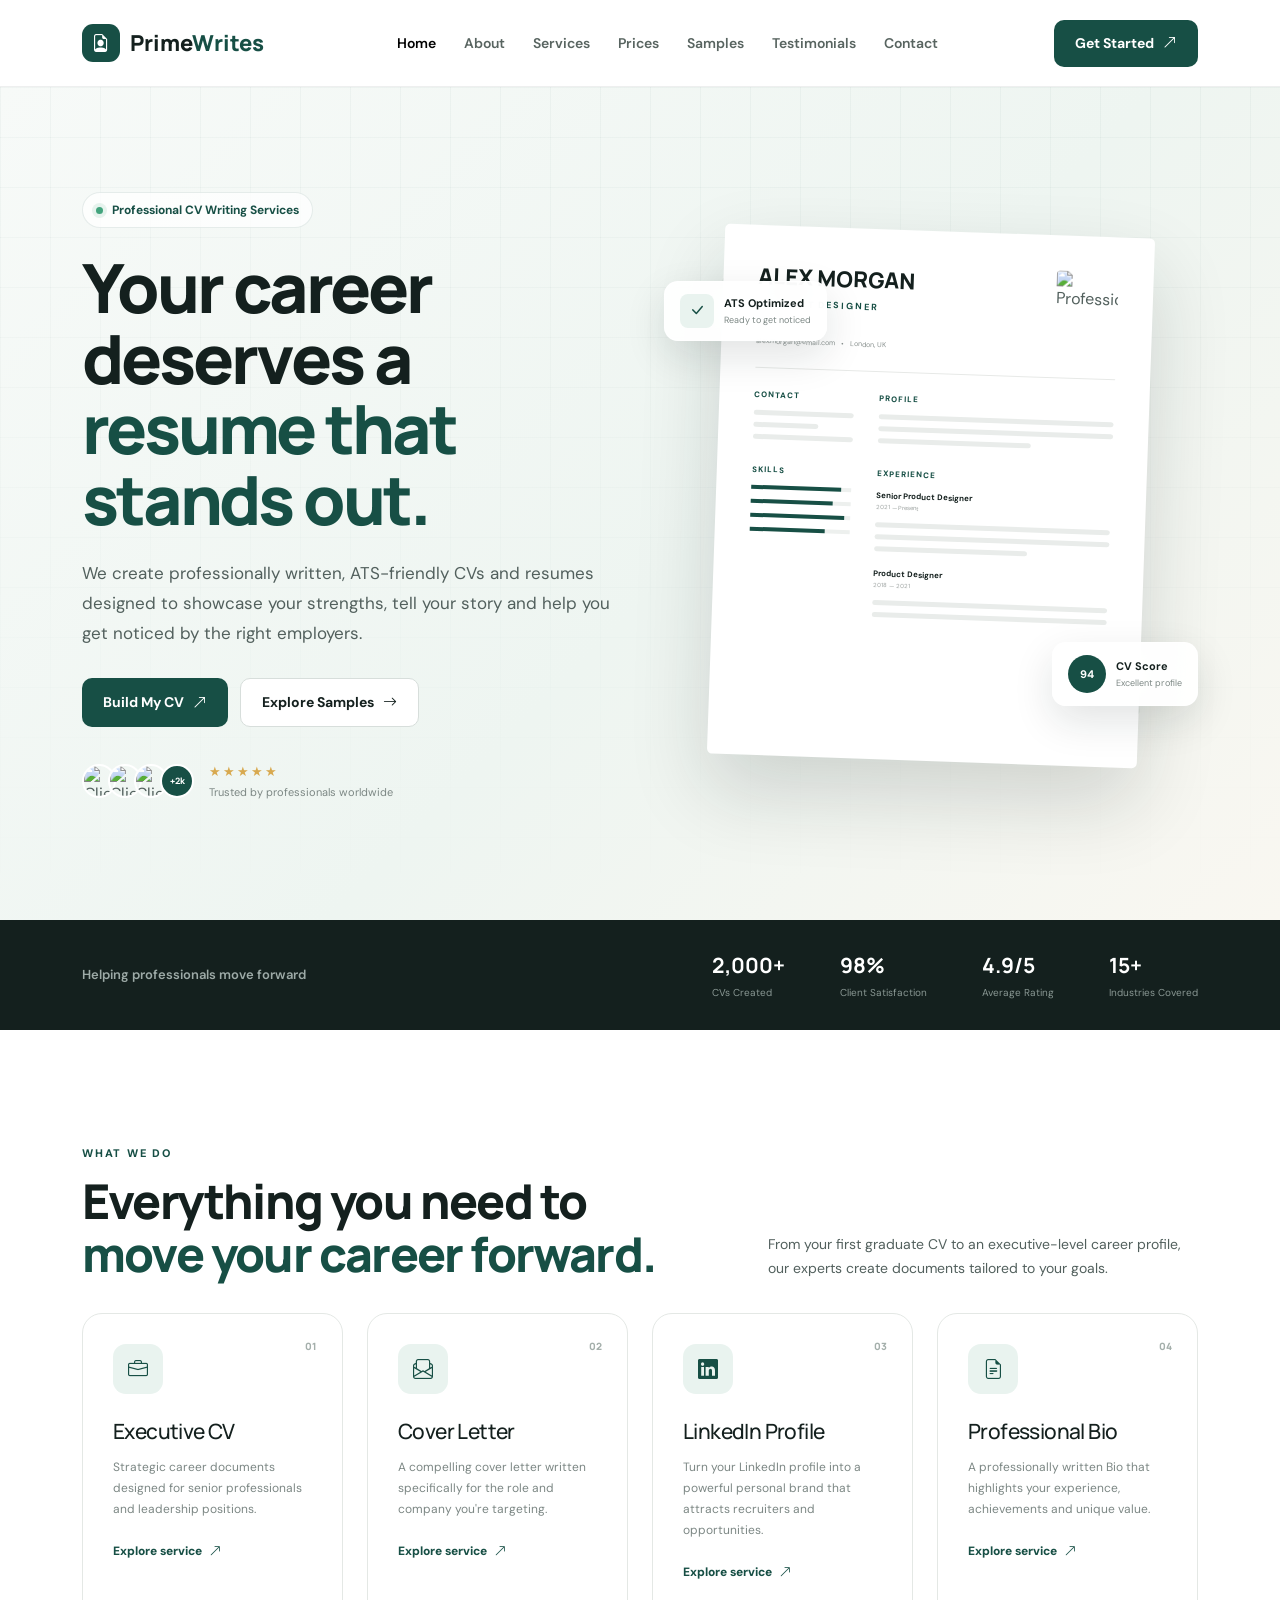
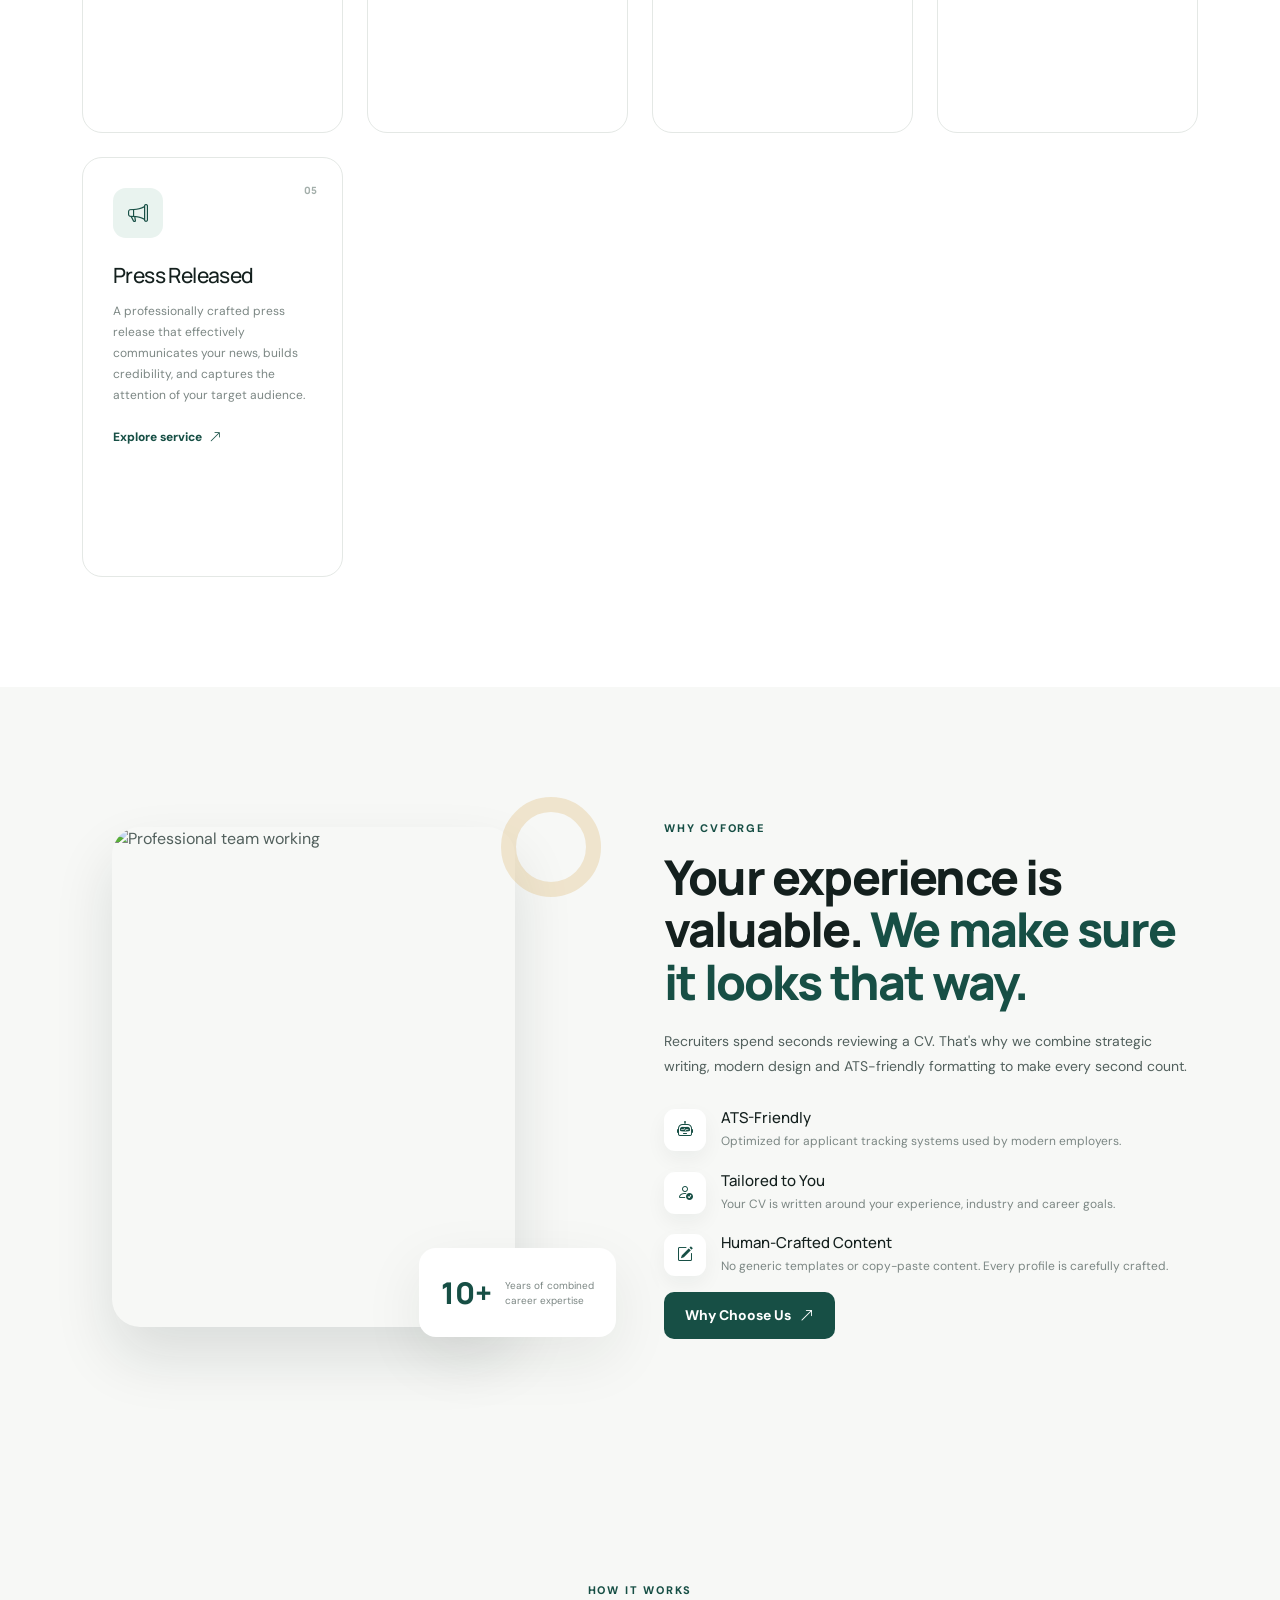
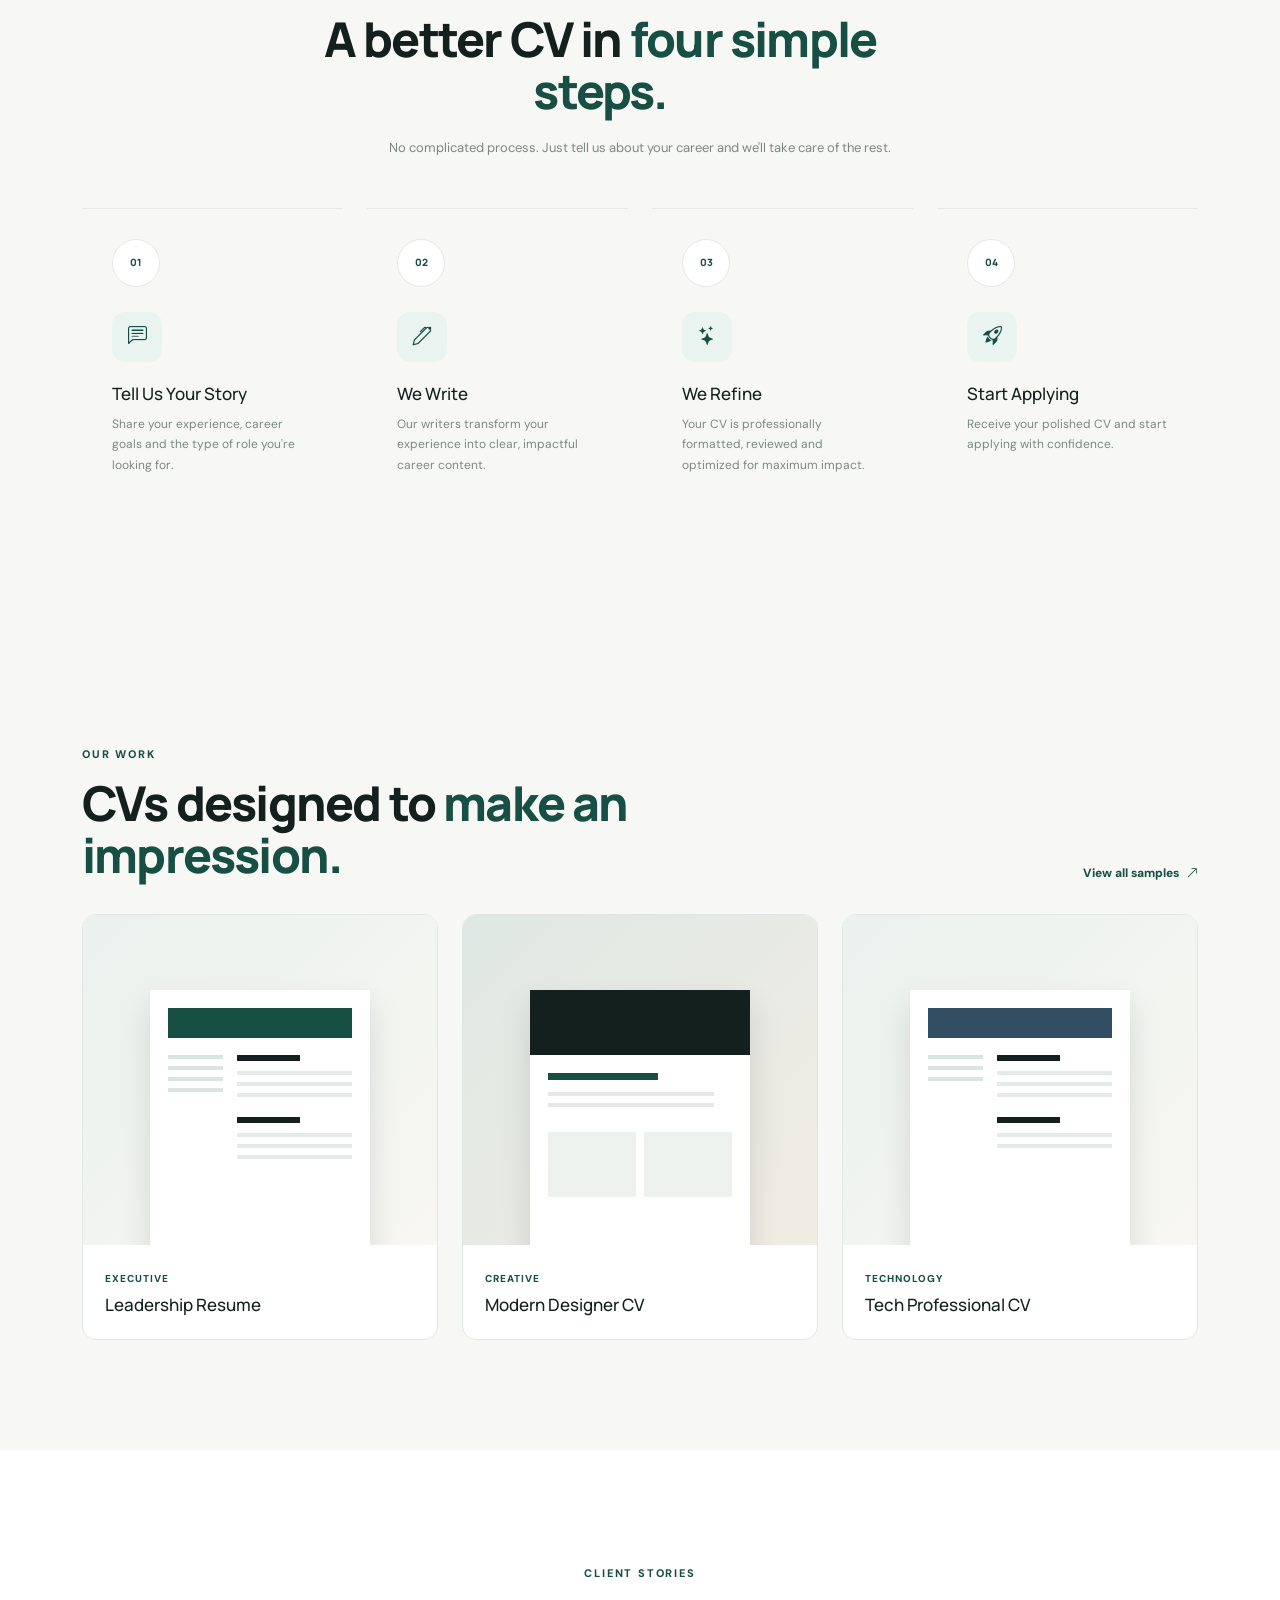
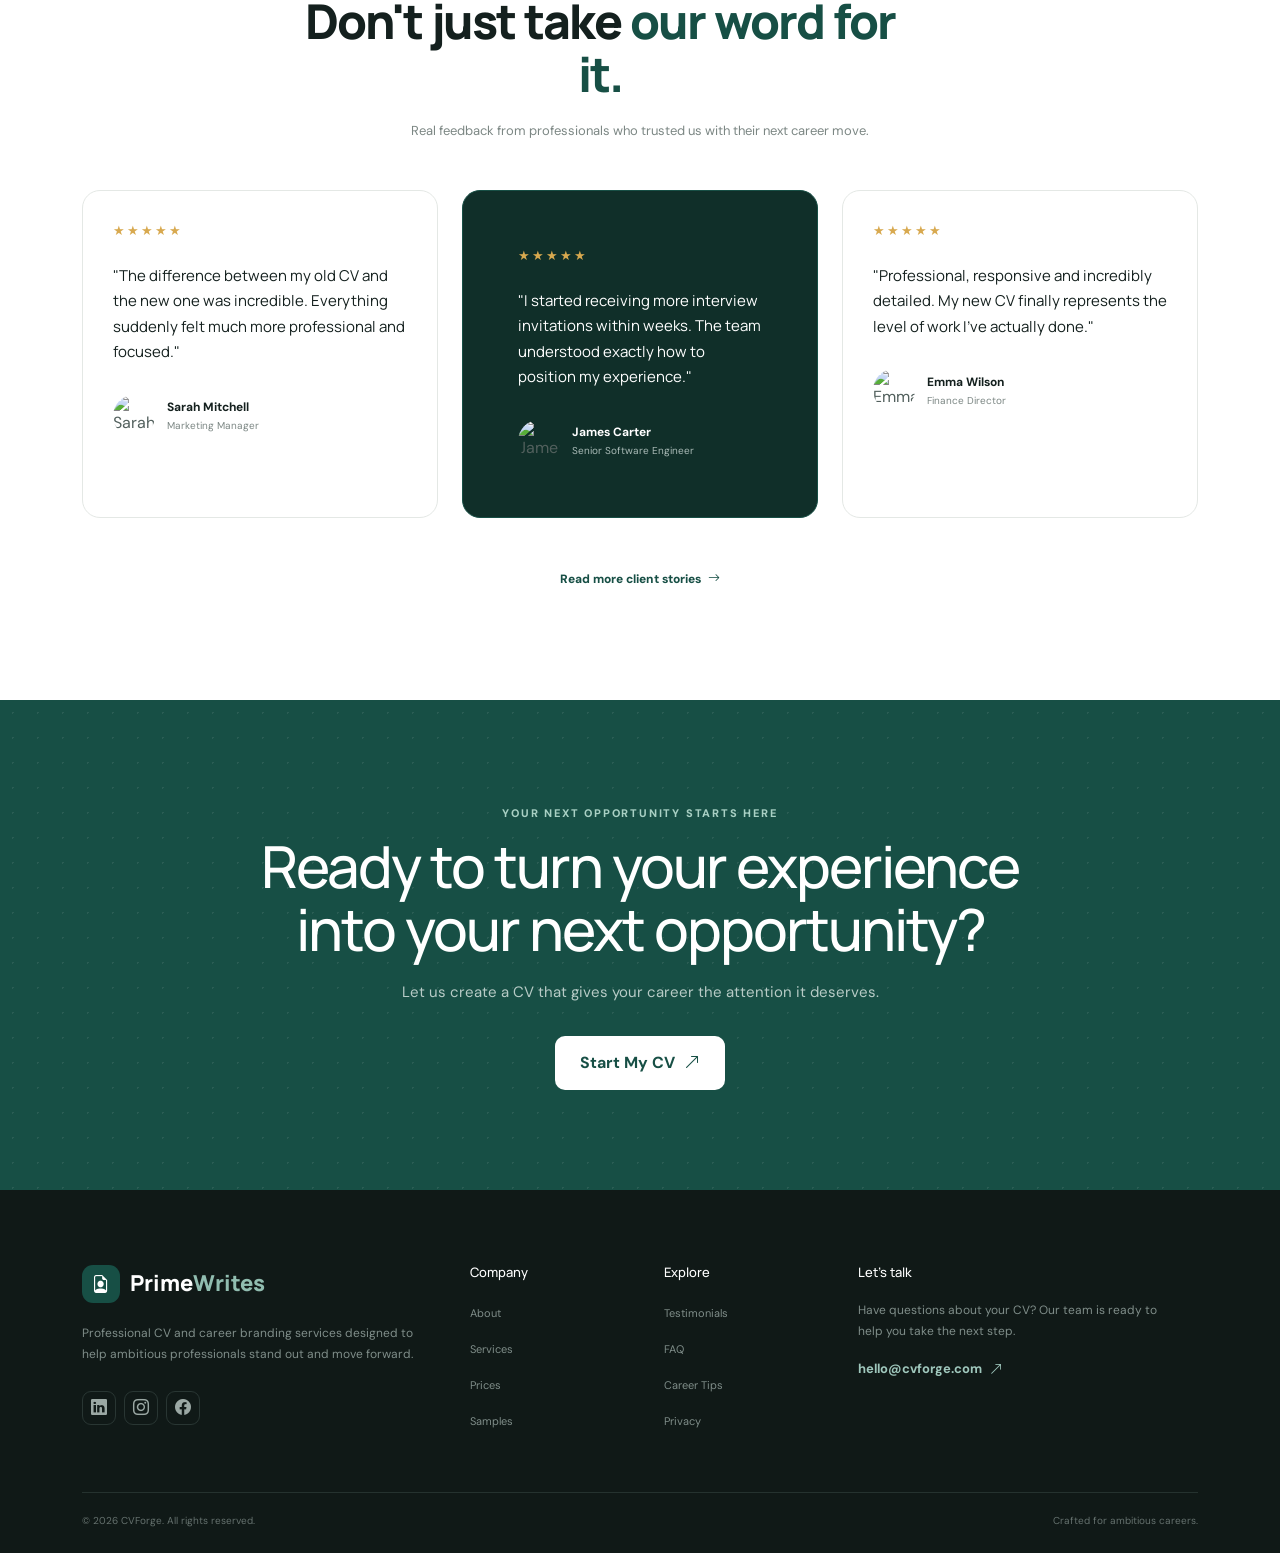
==== commit f014d0be: "complete" ====
--- a/index.html
+++ b/index.html
@@ -421,23 +421,24 @@
 
         <div class="row g-4 mt-2">
 
-            <div class="col-md-6 col-lg-3">
+
+             <div class="col-md-6 col-lg-3">
 
                 <div class="service-card">
 
                     <div class="service-icon">
-                        <i class="bi bi-file-earmark-text"></i>
+                        <i class="bi bi-briefcase"></i>
                     </div>
 
                     <span class="service-number">01</span>
 
                     <h3>
-                        Professional CV
+                        Executive CV
                     </h3>
 
                     <p>
-                        A professionally written CV that highlights your
-                        experience, achievements and unique value.
+                        Strategic career documents designed for senior
+                        professionals and leadership positions.
                     </p>
 
                     <a href="services.html">
@@ -450,7 +451,36 @@
             </div>
 
 
-            <div class="col-md-6 col-lg-3">
+             <div class="col-md-6 col-lg-3">
+
+                <div class="service-card">
+
+                    <div class="service-icon">
+                        <i class="bi bi-envelope-paper"></i>
+                    </div>
+
+                    <span class="service-number">02</span>
+
+                    <h3>
+                        Cover Letter
+                    </h3>
+
+                    <p>
+                        A compelling cover letter written specifically for
+                        the role and company you're targeting.
+                    </p>
+
+                    <a href="services.html">
+                        Explore service
+                        <i class="bi bi-arrow-up-right"></i>
+                    </a>
+
+                </div>
+
+            </div>
+
+
+             <div class="col-md-6 col-lg-3">
 
                 <div class="service-card">
 
@@ -458,7 +488,7 @@
                         <i class="bi bi-linkedin"></i>
                     </div>
 
-                    <span class="service-number">02</span>
+                    <span class="service-number">03</span>
 
                     <h3>
                         LinkedIn Profile
@@ -484,18 +514,18 @@
                 <div class="service-card">
 
                     <div class="service-icon">
-                        <i class="bi bi-envelope-paper"></i>
-                    </div>
-
-                    <span class="service-number">03</span>
+                        <i class="bi bi-file-earmark-text"></i>
+                    </div>
+
+                    <span class="service-number">04</span>
 
                     <h3>
-                        Cover Letter
+                        Professional Bio
                     </h3>
 
                     <p>
-                        A compelling cover letter written specifically for
-                        the role and company you're targeting.
+                        A professionally written Bio that highlights your
+                        experience, achievements and unique value.
                     </p>
 
                     <a href="services.html">
@@ -508,23 +538,26 @@
             </div>
 
 
+
             <div class="col-md-6 col-lg-3">
 
                 <div class="service-card">
 
                     <div class="service-icon">
-                        <i class="bi bi-briefcase"></i>
-                    </div>
-
-                    <span class="service-number">04</span>
+                        <i class="bi bi-megaphone"></i>
+                    </div>
+
+                    <span class="service-number">05</span>
 
                     <h3>
-                        Executive CV
+                        Press Released
                     </h3>
 
                     <p>
-                        Strategic career documents designed for senior
-                        professionals and leadership positions.
+                       A professionally crafted press release that 
+                       effectively communicates your news, builds
+                        credibility, and captures the attention of your target audience.
+                       
                     </p>
 
                     <a href="services.html">
@@ -535,6 +568,15 @@
                 </div>
 
             </div>
+
+
+           
+
+
+           
+
+
+           
 
         </div>
 
--- a/css/style.css
+++ b/css/style.css
@@ -5791,7 +5791,7 @@
 
     position: relative;
 
-    padding: 18px;
+    padding: 24px;
 
 }
 
@@ -9258,4 +9258,2108 @@
 
     }
 
+}
+
+
+
+
+
+
+
+
+/* =========================================================
+   CONTACT PAGE
+========================================================= */
+
+.contact-hero {
+
+   position: relative;
+    overflow: hidden;
+
+    padding: 105px 0 100px;
+
+    background:
+        linear-gradient(
+            135deg,
+            #f7faf8 0%,
+            #eef5f1 55%,
+            #f9f7f1 100%
+        );
+
+}
+
+
+.contact-hero-grid {
+
+    position: absolute;
+    inset: 0;
+
+    background-image:
+        linear-gradient(
+            rgba(23,79,69,0.035) 1px,
+            transparent 1px
+        ),
+        linear-gradient(
+            90deg,
+            rgba(23,79,69,0.035) 1px,
+            transparent 1px
+        );
+
+    background-size: 50px 50px;
+
+    mask-image:
+        linear-gradient(
+            to bottom,
+            black,
+            transparent
+        );
+
+}
+
+
+.contact-circle {
+
+    position: absolute;
+
+    border-radius: 50%;
+
+    pointer-events: none;
+
+}
+
+
+.contact-circle-one {
+
+    width: 520px;
+
+    height: 520px;
+
+    top: -300px;
+
+    right: -150px;
+
+    border: 80px solid rgba(18, 60, 52, .035);
+
+}
+
+
+.contact-circle-two {
+
+    width: 300px;
+
+    height: 300px;
+
+    bottom: -230px;
+
+    left: -130px;
+
+    border: 60px solid rgba(18, 60, 52, .025);
+
+}
+
+
+.contact-hero .container {
+
+    position: relative;
+
+    z-index: 2;
+
+}
+
+
+.contact-eyebrow {
+
+    display: inline-flex;
+
+    align-items: center;
+
+    gap: 8px;
+
+    margin-bottom: 20px;
+
+    padding: 7px 12px;
+
+    border-radius: 5px;
+
+    background: #e2eee9;
+
+    color: #174d42;
+
+    font-size: 9px;
+
+    font-weight: 800;
+
+    letter-spacing: 1px;
+
+}
+
+
+.contact-eyebrow span {
+
+    width: 6px;
+
+    height: 6px;
+
+    border-radius: 50%;
+
+    background: #174d42;
+
+}
+
+
+.contact-hero h1 {
+
+    max-width: 620px;
+
+    margin: 0 0 20px;
+
+    color: #102d27;
+
+    font-family: "Manrope", sans-serif;
+
+    font-size: clamp(42px, 5vw, 64px);
+
+    font-weight: 800;
+
+    line-height: 1.04;
+
+    letter-spacing: -2.5px;
+
+}
+
+
+.contact-hero h1 span {
+
+    color: #174d42;
+
+}
+
+
+.contact-hero-content > p {
+
+    max-width: 550px;
+
+    margin: 0 0 28px;
+
+    color: #687570;
+
+    font-size: 14px;
+
+    line-height: 1.8;
+
+}
+
+
+/* =========================================================
+   HERO POINTS
+========================================================= */
+
+.contact-hero-points {
+
+    display: flex;
+
+    flex-direction: column;
+
+    gap: 14px;
+
+}
+
+
+.contact-point {
+
+    display: flex;
+
+    align-items: center;
+
+    gap: 11px;
+
+}
+
+
+.contact-point-icon {
+
+    display: flex;
+
+    align-items: center;
+
+    justify-content: center;
+
+    width: 31px;
+
+    height: 31px;
+
+    flex-shrink: 0;
+
+    border-radius: 50%;
+
+    background: #dcebe6;
+
+    color: #174d42;
+
+    font-size: 11px;
+
+}
+
+
+.contact-point strong {
+
+    display: block;
+
+    color: #17362e;
+
+    font-size: 9px;
+
+    font-weight: 800;
+
+}
+
+
+.contact-point span {
+
+    display: block;
+
+    margin-top: 2px;
+
+    color: #7b8682;
+
+    font-size: 7px;
+
+}
+
+
+/* =========================================================
+   HERO RATING
+========================================================= */
+
+.contact-hero-rating {
+
+    display: flex;
+
+    align-items: center;
+
+    gap: 10px;
+
+    margin-top: 27px;
+
+}
+
+
+.contact-mini-avatars {
+
+    display: flex;
+
+    align-items: center;
+
+}
+
+
+.contact-mini-avatars img,
+.contact-mini-avatars span {
+
+    width: 29px;
+
+    height: 29px;
+
+    margin-left: -6px;
+
+    border: 2px solid #f4f8f6;
+
+    border-radius: 50%;
+
+}
+
+
+.contact-mini-avatars img:first-child {
+
+    margin-left: 0;
+
+}
+
+
+.contact-mini-avatars img {
+
+    object-fit: cover;
+
+}
+
+
+.contact-mini-avatars span {
+
+    display: flex;
+
+    align-items: center;
+
+    justify-content: center;
+
+    background: #174d42;
+
+    color: #ffffff;
+
+    font-size: 6px;
+
+    font-weight: 800;
+
+}
+
+
+.contact-stars {
+
+    display: flex;
+
+    gap: 2px;
+
+    color: #bd8d2e;
+
+    font-size: 9px;
+
+}
+
+
+.contact-hero-rating > div:last-child > span {
+
+    color: #7b8682;
+
+    font-size: 6px;
+
+}
+
+
+/* =========================================================
+   HERO VISUAL
+========================================================= */
+
+.contact-hero-visual {
+
+    position: relative;
+
+    min-height: 510px;
+
+    display: flex;
+
+    align-items: center;
+
+    justify-content: center;
+
+}
+
+
+.contact-main-card {
+
+    position: relative;
+
+    z-index: 3;
+
+    width: 390px;
+
+    padding: 28px;
+
+    border: 1px solid #dce7e2;
+
+    border-radius: 16px;
+
+    background: #ffffff;
+
+    box-shadow:
+        0 30px 75px rgba(16, 45, 39, .15);
+
+}
+
+
+/* =========================================================
+   CARD HEADER
+========================================================= */
+
+.contact-card-header {
+
+    display: flex;
+
+    align-items: center;
+
+    gap: 12px;
+
+    padding-bottom: 20px;
+
+    border-bottom: 1px solid #e8eeeb;
+
+}
+
+
+.contact-card-icon {
+
+    display: flex;
+
+    align-items: center;
+
+    justify-content: center;
+
+    width: 43px;
+
+    height: 43px;
+
+    border-radius: 10px;
+
+    background: #e2eee9;
+
+    color: #174d42;
+
+    font-size: 16px;
+
+}
+
+
+.contact-card-header strong {
+
+    display: block;
+
+    color: #17362e;
+
+    font-family: "Manrope";
+
+    font-size: 11px;
+
+    font-weight: 800;
+
+}
+
+
+.contact-card-header span {
+
+    display: block;
+
+    margin-top: 3px;
+
+    color: #89948f;
+
+    font-size: 7px;
+
+}
+
+
+/* =========================================================
+   MESSAGE
+========================================================= */
+
+.contact-message-box {
+
+    display: flex;
+
+    gap: 10px;
+
+    margin-top: 20px;
+
+    padding: 13px;
+
+    border-radius: 9px;
+
+    background: #f4f8f6;
+
+}
+
+
+.contact-message-box.response {
+
+    background: #edf5f1;
+
+}
+
+
+.message-avatar {
+
+    display: flex;
+
+    align-items: center;
+
+    justify-content: center;
+
+    width: 31px;
+
+    height: 31px;
+
+    flex-shrink: 0;
+
+    border-radius: 50%;
+
+    background: #dbe8e3;
+
+    color: #174d42;
+
+    font-size: 10px;
+
+}
+
+
+.response-avatar {
+
+    background: #174d42;
+
+    color: #ffffff;
+
+}
+
+
+.message-content span {
+
+    display: block;
+
+    color: #8a9691;
+
+    font-size: 6px;
+
+    font-weight: 800;
+
+    letter-spacing: .7px;
+
+}
+
+
+.message-content p {
+
+    margin: 5px 0 0;
+
+    color: #4f625b;
+
+    font-size: 8px;
+
+    line-height: 1.6;
+
+}
+
+
+/* =========================================================
+   CARD BOTTOM
+========================================================= */
+
+.contact-card-bottom {
+
+    display: flex;
+
+    align-items: center;
+
+    justify-content: space-between;
+
+    margin-top: 23px;
+
+    padding-top: 17px;
+
+    border-top: 1px solid #e8eeeb;
+
+}
+
+
+.contact-card-bottom span {
+
+    display: flex;
+
+    align-items: center;
+
+    gap: 6px;
+
+    color: #668078;
+
+    font-size: 7px;
+
+    font-weight: 700;
+
+}
+
+
+.contact-card-bottom span i {
+
+    color: #56a486;
+
+    font-size: 5px;
+
+}
+
+
+.contact-card-bottom > i {
+
+    color: #174d42;
+
+    font-size: 11px;
+
+}
+
+
+/* =========================================================
+   FLOATING CARDS
+========================================================= */
+
+.contact-floating-card {
+
+    position: absolute;
+
+    z-index: 10;
+
+    display: flex;
+
+    align-items: center;
+
+    gap: 9px;
+
+    padding: 12px 15px;
+
+    border: 1px solid #dce7e2;
+
+    border-radius: 10px;
+
+    background: #ffffff;
+
+    box-shadow:
+        0 18px 40px rgba(18, 60, 52, .13);
+
+    animation: contactFloat 4s ease-in-out infinite;
+
+}
+
+
+.response-card {
+
+    top: 60px;
+
+    left: 0;
+
+}
+
+
+.verified-card {
+
+    right: -5px;
+
+    bottom: 75px;
+
+    animation-delay: 1.1s;
+
+}
+
+
+.floating-contact-icon {
+
+    display: flex;
+
+    align-items: center;
+
+    justify-content: center;
+
+    width: 34px;
+
+    height: 34px;
+
+    border-radius: 8px;
+
+    background: #e2eee9;
+
+    color: #174d42;
+
+    font-size: 13px;
+
+}
+
+
+.floating-contact-icon.verified {
+
+    background: #dcebe6;
+
+}
+
+
+.contact-floating-card strong {
+
+    display: block;
+
+    color: #17362e;
+
+    font-size: 9px;
+
+    font-weight: 800;
+
+}
+
+
+.contact-floating-card span {
+
+    display: block;
+
+    margin-top: 2px;
+
+    color: #89948f;
+
+    font-size: 6px;
+
+}
+
+
+@keyframes contactFloat {
+
+    0%,
+    100% {
+
+        transform: translateY(0);
+
+    }
+
+    50% {
+
+        transform: translateY(-8px);
+
+    }
+
+}
+
+
+/* =========================================================
+   CONTACT OPTIONS
+========================================================= */
+
+.contact-options-section {
+
+    padding: 0 0 90px;
+
+    background: #f4f8f6;
+
+}
+
+
+.contact-options-grid {
+
+    display: grid;
+
+    grid-template-columns:
+        repeat(3, 1fr);
+
+    overflow: hidden;
+
+    border: 1px solid #dce7e2;
+
+    border-radius: 14px;
+
+    background: #ffffff;
+
+}
+
+
+.contact-option {
+
+    position: relative;
+
+    display: flex;
+
+    align-items: center;
+
+    gap: 12px;
+
+    padding: 25px;
+
+    border-right: 1px solid #e4ebe8;
+
+    color: inherit;
+
+    text-decoration: none;
+
+    transition: .3s ease;
+
+}
+
+
+.contact-option:last-child {
+
+    border-right: none;
+
+}
+
+
+.contact-option:hover {
+
+    background: #f7faf8;
+
+    transform: translateY(-3px);
+
+}
+
+
+.contact-option-icon {
+
+    display: flex;
+
+    align-items: center;
+
+    justify-content: center;
+
+    width: 43px;
+
+    height: 43px;
+
+    flex-shrink: 0;
+
+    border-radius: 10px;
+
+    background: #e2eee9;
+
+    color: #174d42;
+
+    font-size: 15px;
+
+}
+
+
+.contact-option div:nth-child(2) span {
+
+    display: block;
+
+    color: #83908a;
+
+    font-size: 8px;
+
+    font-weight: 800;
+
+    letter-spacing: 1px;
+
+}
+
+
+.contact-option strong {
+
+    display: block;
+
+    margin-top: 4px;
+
+    color: #17362e;
+
+    font-size: 10px;
+
+    font-weight: 800;
+
+}
+
+
+.contact-option small {
+
+    display: block;
+
+    margin-top: 3px;
+
+    color: #89948f;
+
+    font-size: 12px;
+
+}
+
+
+.option-arrow {
+
+    position: absolute;
+
+    top: 22px;
+
+    right: 20px;
+
+    color: #174d42;
+
+    font-size: 10px;
+
+}
+
+
+/* =========================================================
+   FORM SECTION
+========================================================= */
+
+.contact-form-section {
+
+    padding: 105px 0;
+
+    background: #ffffff;
+
+}
+
+
+.contact-form-intro {
+
+    position: sticky;
+
+    top: 30px;
+
+}
+
+
+.contact-form-intro h2 {
+
+    max-width: 500px;
+
+    margin: 0 0 17px;
+
+    color: #112e27;
+
+    font-family: "Manrope";
+
+    font-size: clamp(31px, 4vw, 44px);
+
+    font-weight: 800;
+
+    line-height: 1.1;
+
+    letter-spacing: -1.5px;
+
+}
+
+
+.contact-form-intro h2 span {
+
+    color: #174d42;
+
+}
+
+
+.contact-form-intro > p {
+
+    max-width: 470px;
+
+    margin: 0;
+
+    color: #78847f;
+
+    font-size: 9px;
+
+    line-height: 1.9;
+
+}
+
+
+/* =========================================================
+   NOTE
+========================================================= */
+
+.form-intro-note {
+
+    display: flex;
+
+    gap: 10px;
+
+    max-width: 470px;
+
+    margin-top: 28px;
+
+    padding: 15px;
+
+    border: 1px solid #dfe9e4;
+
+    border-radius: 10px;
+
+    background: #f5f9f7;
+
+}
+
+
+.form-note-icon {
+
+    display: flex;
+
+    align-items: center;
+
+    justify-content: center;
+
+    width: 31px;
+
+    height: 31px;
+
+    flex-shrink: 0;
+
+    border-radius: 7px;
+
+    background: #e0eee9;
+
+    color: #174d42;
+
+}
+
+
+.form-intro-note strong {
+
+    display: block;
+
+    color: #28433b;
+
+    font-size: 8px;
+
+    font-weight: 800;
+
+}
+
+
+.form-intro-note span {
+
+    display: block;
+
+    margin-top: 3px;
+
+    color: #7c8984;
+
+    font-size: 7px;
+
+    line-height: 1.5;
+
+}
+
+
+.form-trust-list {
+
+    display: flex;
+
+    flex-direction: column;
+
+    gap: 9px;
+
+    margin-top: 25px;
+
+}
+
+
+.form-trust-list div {
+
+    display: flex;
+
+    align-items: center;
+
+    gap: 7px;
+
+    color: #687771;
+
+    font-size: 7px;
+
+    font-weight: 600;
+
+}
+
+
+.form-trust-list i {
+
+    color: #4b997f;
+
+    font-size: 10px;
+
+}
+
+
+/* =========================================================
+   FORM CARD
+========================================================= */
+
+.contact-form-card {
+
+    padding: 32px;
+
+    border: 1px solid #dce7e2;
+
+    border-radius: 15px;
+
+    background: #fbfcfb;
+
+    box-shadow:
+        0 20px 50px rgba(18, 60, 52, .055);
+
+}
+
+
+.form-card-heading {
+
+    display: flex;
+
+    align-items: flex-start;
+
+    justify-content: space-between;
+
+    gap: 20px;
+
+    margin-bottom: 25px;
+
+    padding-bottom: 20px;
+
+    border-bottom: 1px solid #e3ebe7;
+
+}
+
+
+.form-card-heading span {
+
+    color: #174d42;
+
+    font-size: 8px;
+
+    font-weight: 800;
+
+    letter-spacing: 1px;
+
+}
+
+
+.form-card-heading h3 {
+
+    margin: 5px 0 0;
+
+    color: #17362e;
+
+    font-family: "Manrope";
+
+    font-size: 17px;
+
+    font-weight: 800;
+
+}
+
+
+.form-step {
+
+    padding: 6px 9px;
+
+    border-radius: 5px;
+
+    background: #e5efeb;
+
+    color: #174d42;
+
+    font-size: 8px;
+
+    font-weight: 800;
+
+}
+
+
+/* =========================================================
+   FORM ELEMENTS
+========================================================= */
+
+.contact-form-card label {
+
+    display: block;
+
+    margin-bottom: 7px;
+
+    color: #314941;
+
+    font-size: 12px;
+
+    font-weight: 800;
+
+}
+
+
+.input-wrapper {
+
+    position: relative;
+
+}
+
+
+.input-wrapper > i {
+
+    position: absolute;
+
+    top: 50%;
+
+    left: 13px;
+
+    z-index: 2;
+
+    color: #779087;
+
+    font-size: 12px;
+
+    transform: translateY(-50%);
+
+}
+
+
+.input-wrapper input,
+.input-wrapper select,
+.input-wrapper textarea {
+
+    width: 100%;
+
+    border: 1px solid #dce6e2;
+
+    outline: none;
+
+    border-radius: 7px;
+
+    background: #ffffff;
+
+    color: #304840;
+
+    font-family: "DM Sans";
+
+    font-size: 12px;
+
+    transition: .25s ease;
+
+}
+
+
+.input-wrapper input,
+.input-wrapper select {
+
+    height: 43px;
+
+    padding: 0 13px 0 35px;
+
+}
+
+
+.input-wrapper textarea {
+
+    min-height: 115px;
+
+    padding: 13px 13px 13px 35px;
+
+    resize: vertical;
+
+}
+
+
+.input-wrapper textarea + i {
+
+    top: 18px;
+
+    transform: none;
+
+}
+
+
+.input-wrapper input::placeholder,
+.input-wrapper textarea::placeholder {
+
+    color: #a0aaa6;
+
+}
+
+
+.input-wrapper input:focus,
+.input-wrapper select:focus,
+.input-wrapper textarea:focus {
+
+    border-color: #82aa9d;
+
+    box-shadow:
+        0 0 0 3px rgba(23, 77, 66, .06);
+
+}
+
+
+.select-wrapper select {
+
+    appearance: none;
+
+    cursor: pointer;
+
+}
+
+
+.select-wrapper::after {
+
+    content: "\F282";
+
+    position: absolute;
+
+    top: 50%;
+
+    right: 13px;
+
+    color: #789087;
+
+    font-family: "bootstrap-icons";
+
+    font-size: 8px;
+
+    pointer-events: none;
+
+    transform: translateY(-50%);
+
+}
+
+
+/* =========================================================
+   CAREER LEVELS
+========================================================= */
+
+.career-levels {
+
+    display: grid;
+
+    grid-template-columns:
+        repeat(4, 1fr);
+
+    gap: 7px;
+
+}
+
+
+.career-radio {
+
+    position: relative;
+
+    margin: 0;
+
+    cursor: pointer;
+
+}
+
+
+.career-radio input {
+
+    position: absolute;
+
+    opacity: 0;
+
+}
+
+
+.career-radio span {
+
+    display: flex;
+
+    align-items: center;
+
+    justify-content: center;
+
+    min-height: 38px;
+
+    padding: 6px;
+
+    border: 1px solid #dce6e2;
+
+    border-radius: 6px;
+
+    background: #ffffff;
+
+    color: #64736d;
+
+    font-size: 7px;
+
+    font-weight: 700;
+
+    transition: .2s ease;
+
+}
+
+
+.career-radio input:checked + span {
+
+    border-color: #174d42;
+
+    background: #e5efeb;
+
+    color: #174d42;
+
+}
+
+
+/* =========================================================
+   SUBMIT
+========================================================= */
+
+.contact-submit-btn {
+
+    display: inline-flex;
+
+    align-items: center;
+
+    justify-content: center;
+
+    gap: 9px;
+
+    width: 100%;
+
+    height: 46px;
+
+    margin-top: 5px;
+
+    border: 0;
+
+    border-radius: 7px;
+
+    background: #174d42;
+
+    color: #ffffff;
+
+    font-size: 12px;
+
+    font-weight: 800;
+
+    cursor: pointer;
+
+    transition: .3s ease;
+
+}
+
+
+.contact-submit-btn:hover {
+
+    background: #102f29;
+
+    transform: translateY(-2px);
+
+    box-shadow:
+        0 10px 25px rgba(23, 77, 66, .18);
+
+}
+
+
+.form-security {
+
+    display: flex;
+
+    align-items: center;
+
+    justify-content: center;
+
+    gap: 6px;
+
+    margin-top: 15px;
+
+    color: #89958f;
+
+    font-size: 8px;
+
+    text-align: center;
+
+}
+
+
+.form-security i {
+
+    color: #568e7b;
+
+    font-size: 9px;
+
+}
+
+
+/* =========================================================
+   WHY
+========================================================= */
+
+.contact-why-section {
+
+    padding: 100px 0;
+
+    background: #f4f8f6;
+
+}
+
+
+.contact-why-heading {
+
+    margin-bottom: 45px;
+
+    text-align: center;
+
+}
+
+
+.contact-why-heading h2 {
+
+    margin: 0;
+
+    color: #112e27;
+
+    font-family: "Manrope";
+
+    font-size: clamp(30px, 4vw, 43px);
+
+    font-weight: 800;
+
+    line-height: 1.1;
+
+    letter-spacing: -1.5px;
+
+}
+
+
+.contact-why-heading h2 span {
+
+    color: #174d42;
+
+}
+
+
+.contact-why-card {
+
+    position: relative;
+
+    height: 100%;
+
+    padding: 30px;
+
+    border: 1px solid #dfe8e4;
+
+    border-radius: 13px;
+
+    background: #ffffff;
+
+    transition: .3s ease;
+
+}
+
+
+.contact-why-card:hover {
+
+    transform: translateY(-6px);
+
+    box-shadow:
+        0 20px 45px rgba(18, 60, 52, .08);
+
+}
+
+
+.why-number {
+
+    position: absolute;
+
+    top: 20px;
+
+    right: 22px;
+
+    color: #dce7e2;
+
+    font-family: "Manrope";
+
+    font-size: 19px;
+
+    font-weight: 800;
+
+}
+
+
+.why-icon {
+
+    display: flex;
+
+    align-items: center;
+
+    justify-content: center;
+
+    width: 45px;
+
+    height: 45px;
+
+    margin-bottom: 20px;
+
+    border-radius: 10px;
+
+    background: #e2eee9;
+
+    color: #174d42;
+
+    font-size: 17px;
+
+}
+
+
+.contact-why-card h3 {
+
+    margin: 0 0 10px;
+
+    color: #17362e;
+
+    font-family: "Manrope";
+
+    font-size: 12px;
+
+    font-weight: 800;
+
+}
+
+
+.contact-why-card p {
+
+    margin: 0;
+
+    color: #77837e;
+
+    font-size: 8px;
+
+    line-height: 1.8;
+
+}
+
+
+/* =========================================================
+   FAQ
+========================================================= */
+
+.contact-faq-section {
+
+    padding: 100px 0;
+
+    background: #ffffff;
+
+}
+
+
+.contact-faq-heading {
+
+    margin-bottom: 40px;
+
+    text-align: center;
+
+}
+
+
+.contact-faq-heading h2 {
+
+    margin: 0;
+
+    color: #112e27;
+
+    font-family: "Manrope";
+
+    font-size: clamp(30px, 4vw, 43px);
+
+    font-weight: 800;
+
+}
+
+
+.contact-faq-heading h2 span {
+
+    color: #174d42;
+
+}
+
+
+.custom-accordion {
+
+    max-width: 850px;
+
+    margin: auto;
+
+}
+
+
+.custom-accordion .accordion-item {
+
+    margin-bottom: 9px;
+
+    overflow: hidden;
+
+    border: 1px solid #dfe8e4;
+
+    border-radius: 9px;
+
+}
+
+
+.custom-accordion .accordion-button {
+
+    padding: 18px 20px;
+
+    background: #ffffff;
+
+    color: #29433b;
+
+    font-size: 9px;
+
+    font-weight: 800;
+
+    box-shadow: none;
+
+}
+
+
+.custom-accordion .accordion-button:not(.collapsed) {
+
+    background: #f2f7f4;
+
+    color: #174d42;
+
+}
+
+
+.custom-accordion .accordion-button::after {
+
+    width: 13px;
+
+    height: 13px;
+
+    background-size: 13px;
+
+}
+
+
+.custom-accordion .accordion-body {
+
+    padding: 0 20px 20px;
+
+    background: #f2f7f4;
+
+    color: #78847f;
+
+    font-size: 8px;
+
+    line-height: 1.8;
+
+}
+
+
+/* =========================================================
+   FINAL CTA
+========================================================= */
+
+.contact-final-cta {
+
+    padding: 0 0 90px;
+
+    background: #ffffff;
+
+}
+
+
+.contact-final-card {
+
+    position: relative;
+
+    overflow: hidden;
+
+    padding: 52px 55px;
+
+    border-radius: 17px;
+
+    background: #102f29;
+
+}
+
+
+.final-cta-circle {
+
+    position: absolute;
+
+    width: 450px;
+
+    height: 450px;
+
+    top: -270px;
+
+    right: -160px;
+
+    border: 1px solid rgba(120, 197, 168, .12);
+
+    border-radius: 50%;
+
+}
+
+
+.contact-final-card span {
+
+    position: relative;
+
+    color: #78c5a8;
+
+    font-size: 7px;
+
+    font-weight: 800;
+
+    letter-spacing: 1px;
+
+}
+
+
+.contact-final-card h2 {
+
+    position: relative;
+
+    max-width: 700px;
+
+    margin: 9px 0 12px;
+
+    color: #ffffff;
+
+    font-family: "Manrope";
+
+    font-size: clamp(27px, 4vw, 41px);
+
+    font-weight: 800;
+
+    line-height: 1.1;
+
+}
+
+
+.contact-final-card p {
+
+    position: relative;
+
+    margin: 0;
+
+    color: #b9c9c4;
+
+    font-size: 9px;
+
+}
+
+
+.final-cta-button {
+
+    position: relative;
+
+    display: inline-flex;
+
+    align-items: center;
+
+    gap: 9px;
+
+    padding: 14px 21px;
+
+    border-radius: 7px;
+
+    background: #ffffff;
+
+    color: #174d42;
+
+    font-size: 8px;
+
+    font-weight: 800;
+
+    text-decoration: none;
+
+    transition: .3s ease;
+
+}
+
+
+.final-cta-button:hover {
+
+    color: #174d42;
+
+    transform: translateY(-3px);
+
+    box-shadow:
+        0 12px 30px rgba(0, 0, 0, .15);
+
+}
+
+
+/* =========================================================
+   RESPONSIVE
+========================================================= */
+
+@media (max-width: 991px) {
+
+    .contact-hero {
+
+        padding: 75px 0 85px;
+
+    }
+
+
+    .contact-hero-content {
+
+        text-align: center;
+
+    }
+
+
+    .contact-hero h1,
+    .contact-hero-content > p {
+
+        margin-left: auto;
+
+        margin-right: auto;
+
+    }
+
+
+    .contact-hero-points {
+
+        max-width: 390px;
+
+        margin: auto;
+
+        text-align: left;
+
+    }
+
+
+    .contact-hero-rating {
+
+        justify-content: center;
+
+    }
+
+
+    .contact-hero-visual {
+
+        margin-top: 20px;
+
+    }
+
+
+    .contact-options-grid {
+
+        grid-template-columns: 1fr;
+
+    }
+
+
+    .contact-option {
+
+        border-right: none;
+
+        border-bottom: 1px solid #e4ebe8;
+
+    }
+
+
+    .contact-option:last-child {
+
+        border-bottom: none;
+
+    }
+
+
+    .contact-form-intro {
+
+        position: static;
+
+    }
+
+}
+
+
+@media (max-width: 767px) {
+
+    .contact-hero {
+
+        padding: 60px 0 70px;
+
+    }
+
+
+    .contact-hero h1 {
+
+        font-size: 39px;
+
+        letter-spacing: -1.5px;
+
+    }
+
+
+    .contact-hero-visual {
+
+        min-height: 440px;
+
+    }
+
+
+    .contact-main-card {
+
+        width: 330px;
+
+        padding: 23px;
+
+    }
+
+
+    .response-card {
+
+        left: -5px;
+
+        top: 35px;
+
+    }
+
+
+    .verified-card {
+
+        right: -5px;
+
+        bottom: 35px;
+
+    }
+
+
+    .contact-form-section,
+    .contact-why-section,
+    .contact-faq-section {
+
+        padding: 70px 0;
+
+    }
+
+
+    .contact-form-card {
+
+        padding: 23px;
+
+    }
+
+
+    .career-levels {
+
+        grid-template-columns: repeat(2, 1fr);
+
+    }
+
+
+    .contact-final-card {
+
+        padding: 40px 25px;
+
+        text-align: center;
+
+    }
+
+
+    .final-cta-button {
+
+        margin-top: 10px;
+
+    }
+
+}
+
+
+@media (max-width: 480px) {
+
+    .contact-hero h1 {
+
+        font-size: 34px;
+
+    }
+
+
+    .contact-main-card {
+
+        width: 285px;
+
+    }
+
+
+    .contact-floating-card {
+
+        padding: 9px 11px;
+
+    }
+
+
+    .floating-contact-icon {
+
+        width: 29px;
+
+        height: 29px;
+
+    }
+
+
+    .contact-floating-card strong {
+
+        font-size: 8px;
+
+    }
+
+
+    .contact-floating-card span {
+
+        font-size: 5px;
+
+    }
+
 }
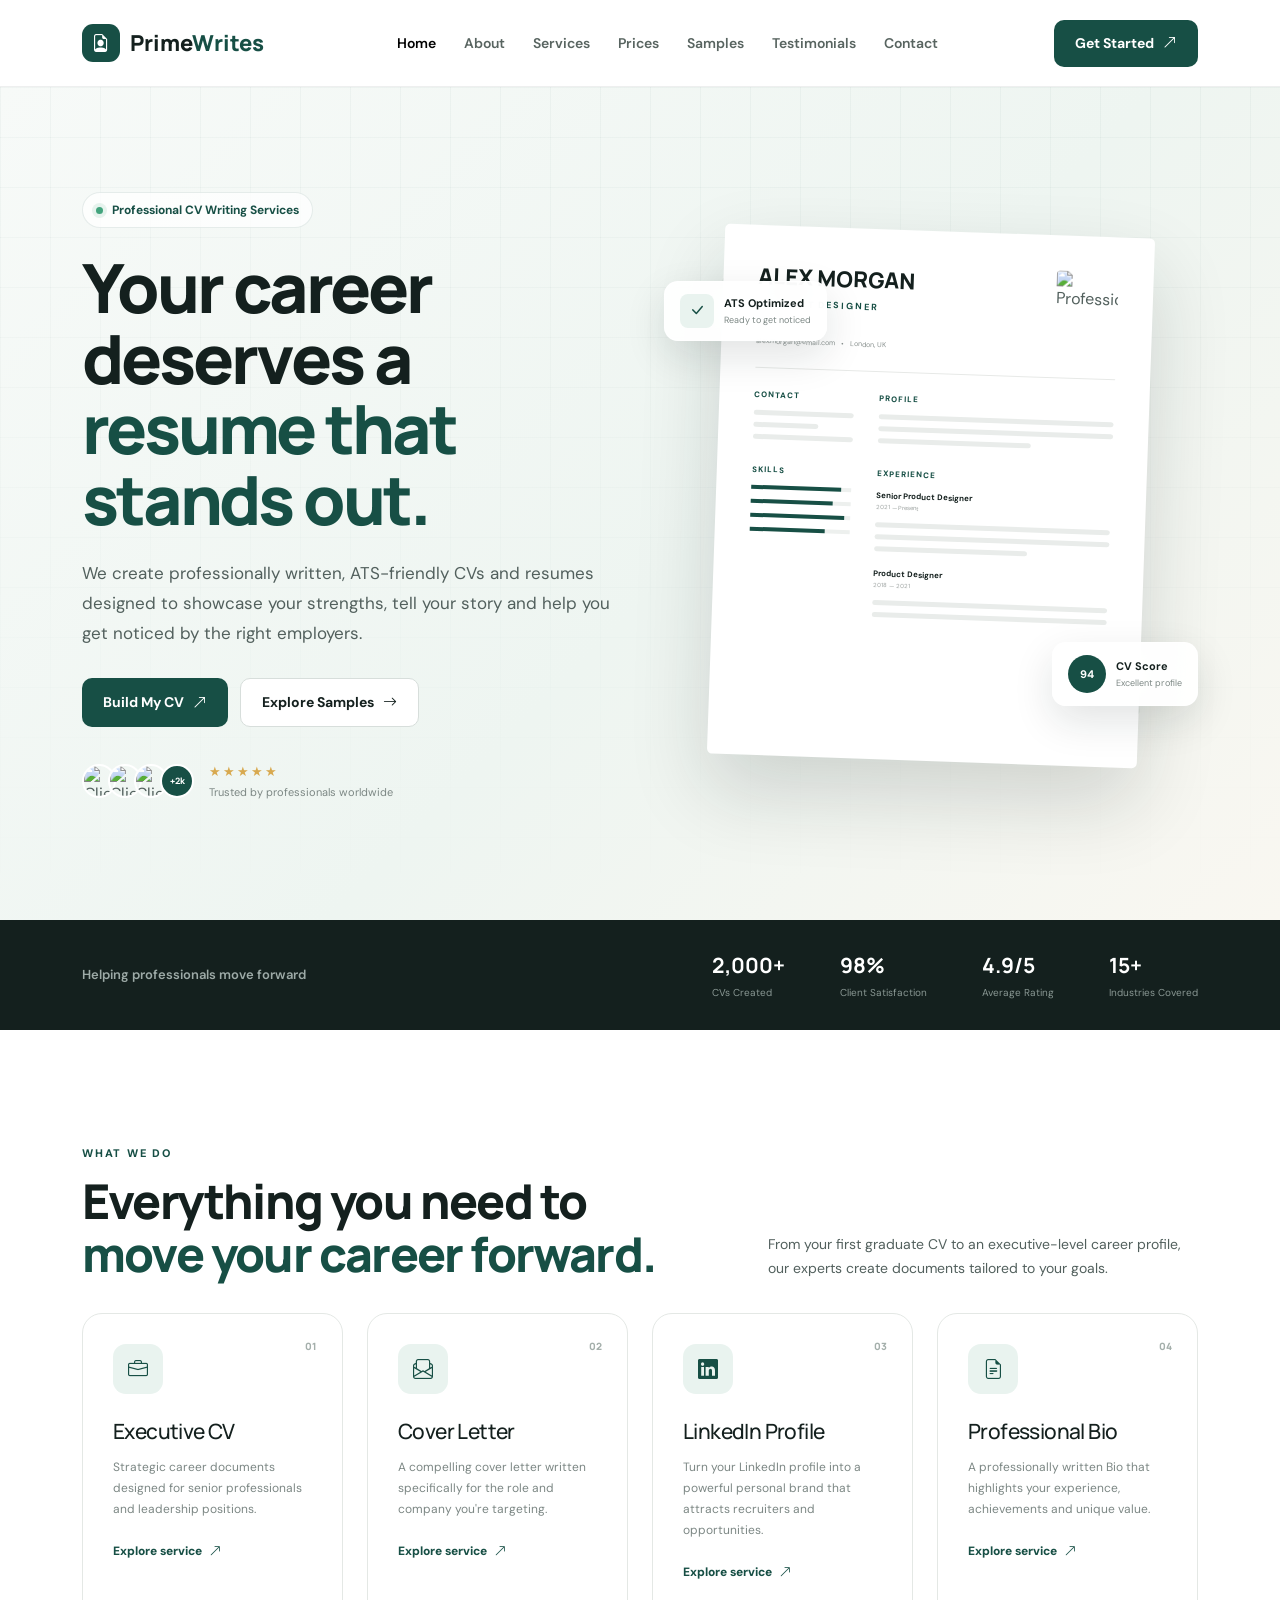
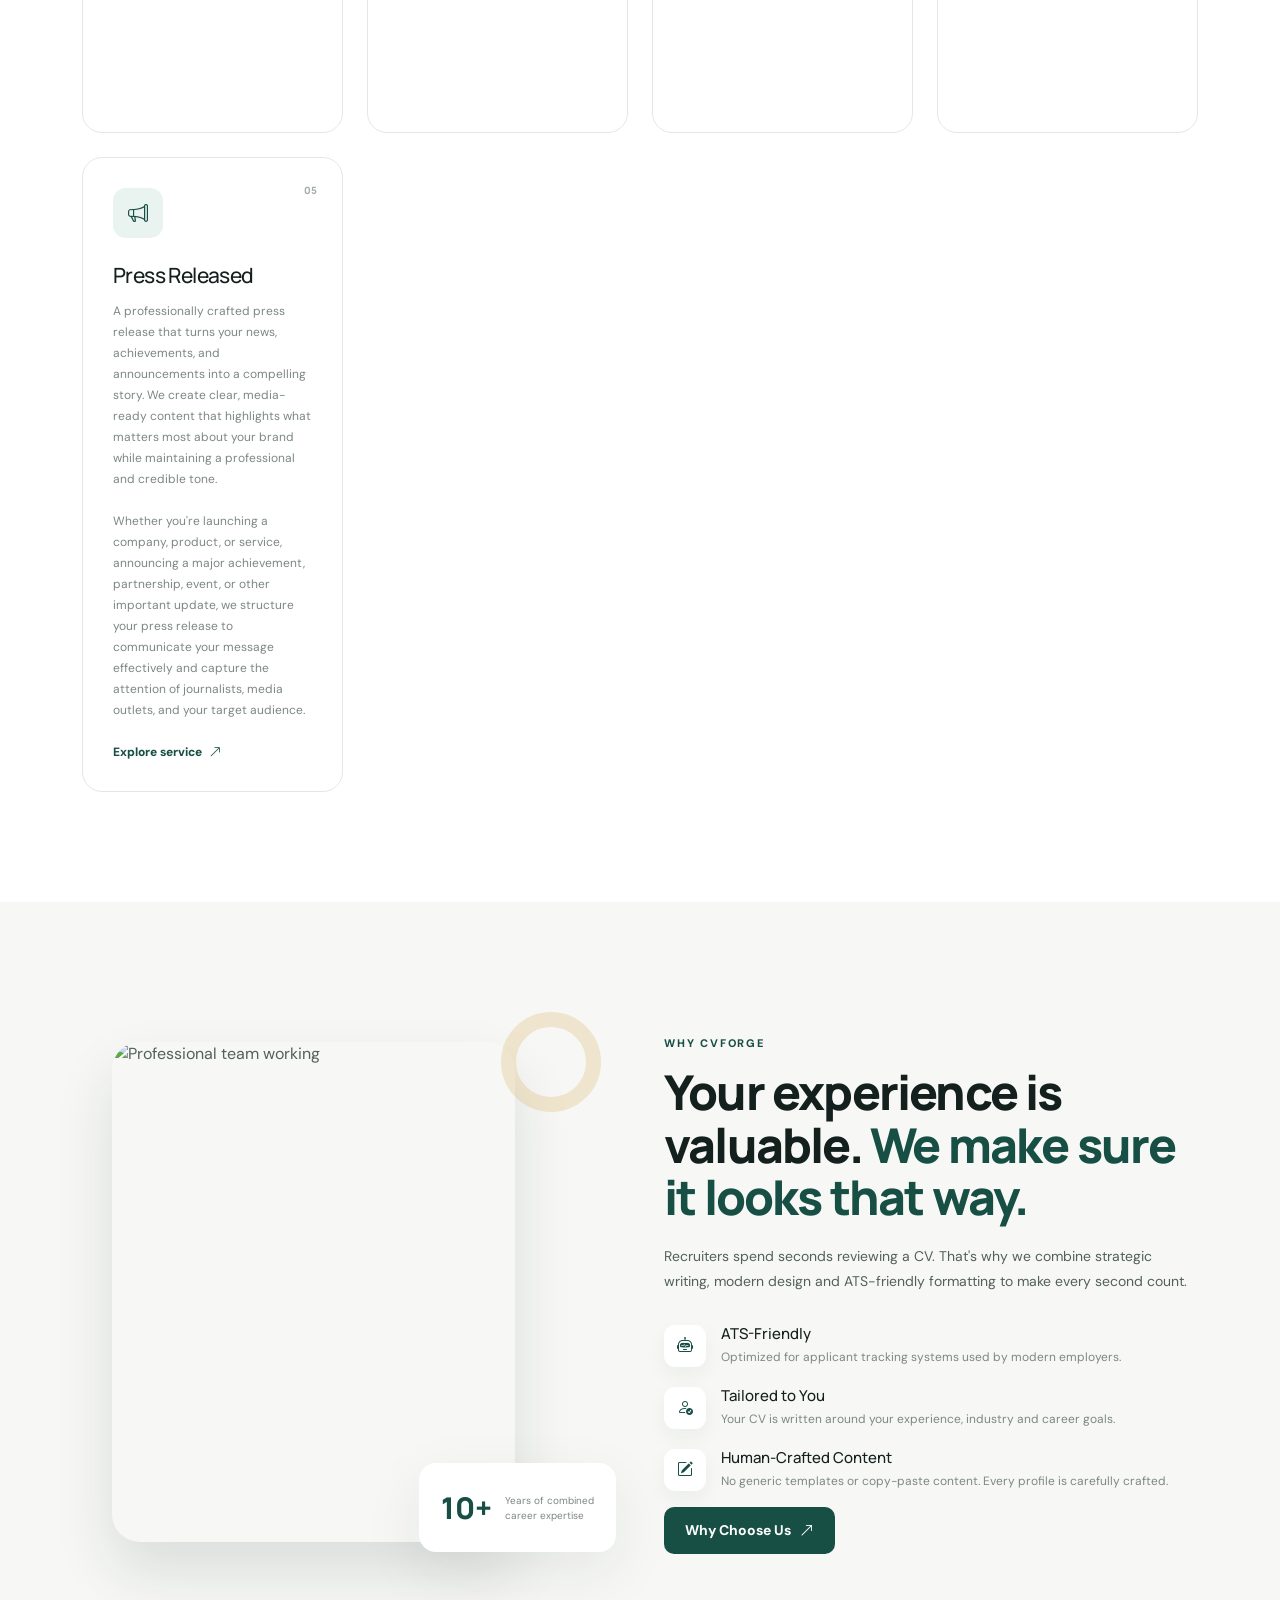
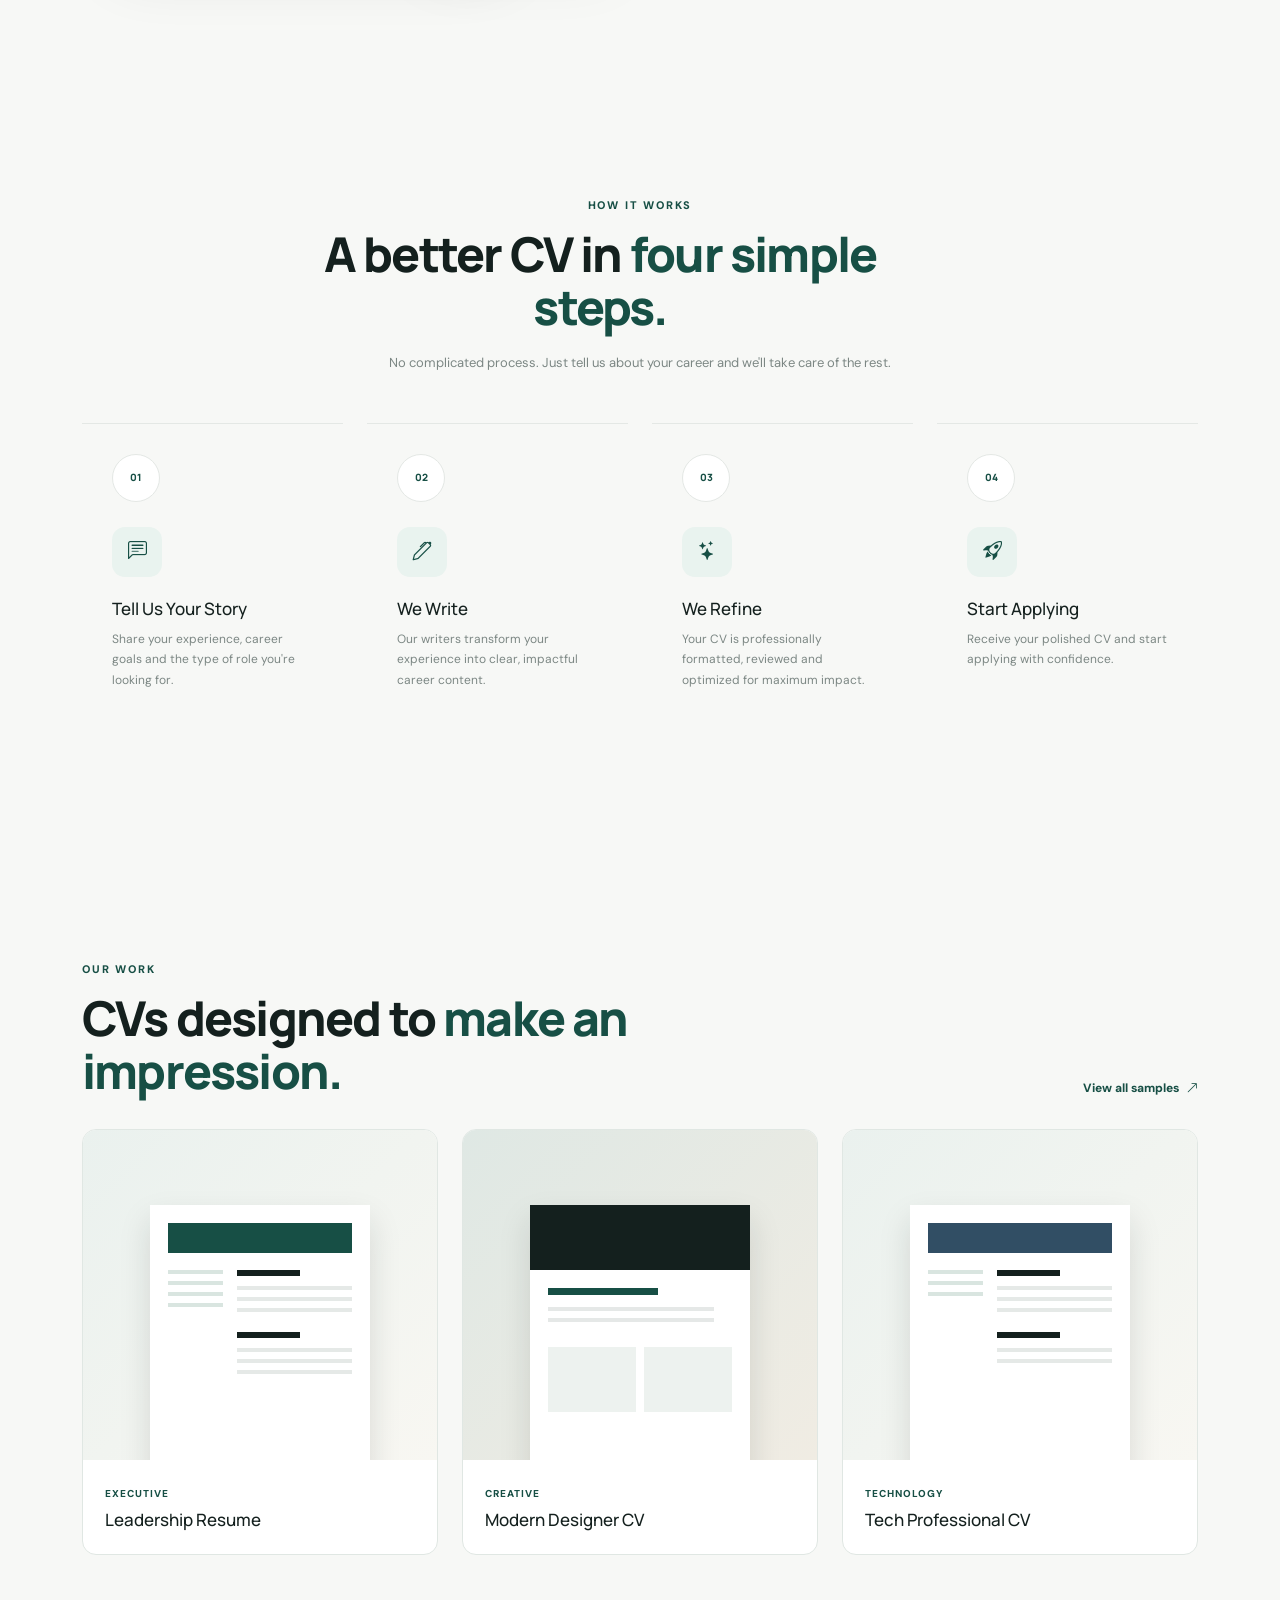
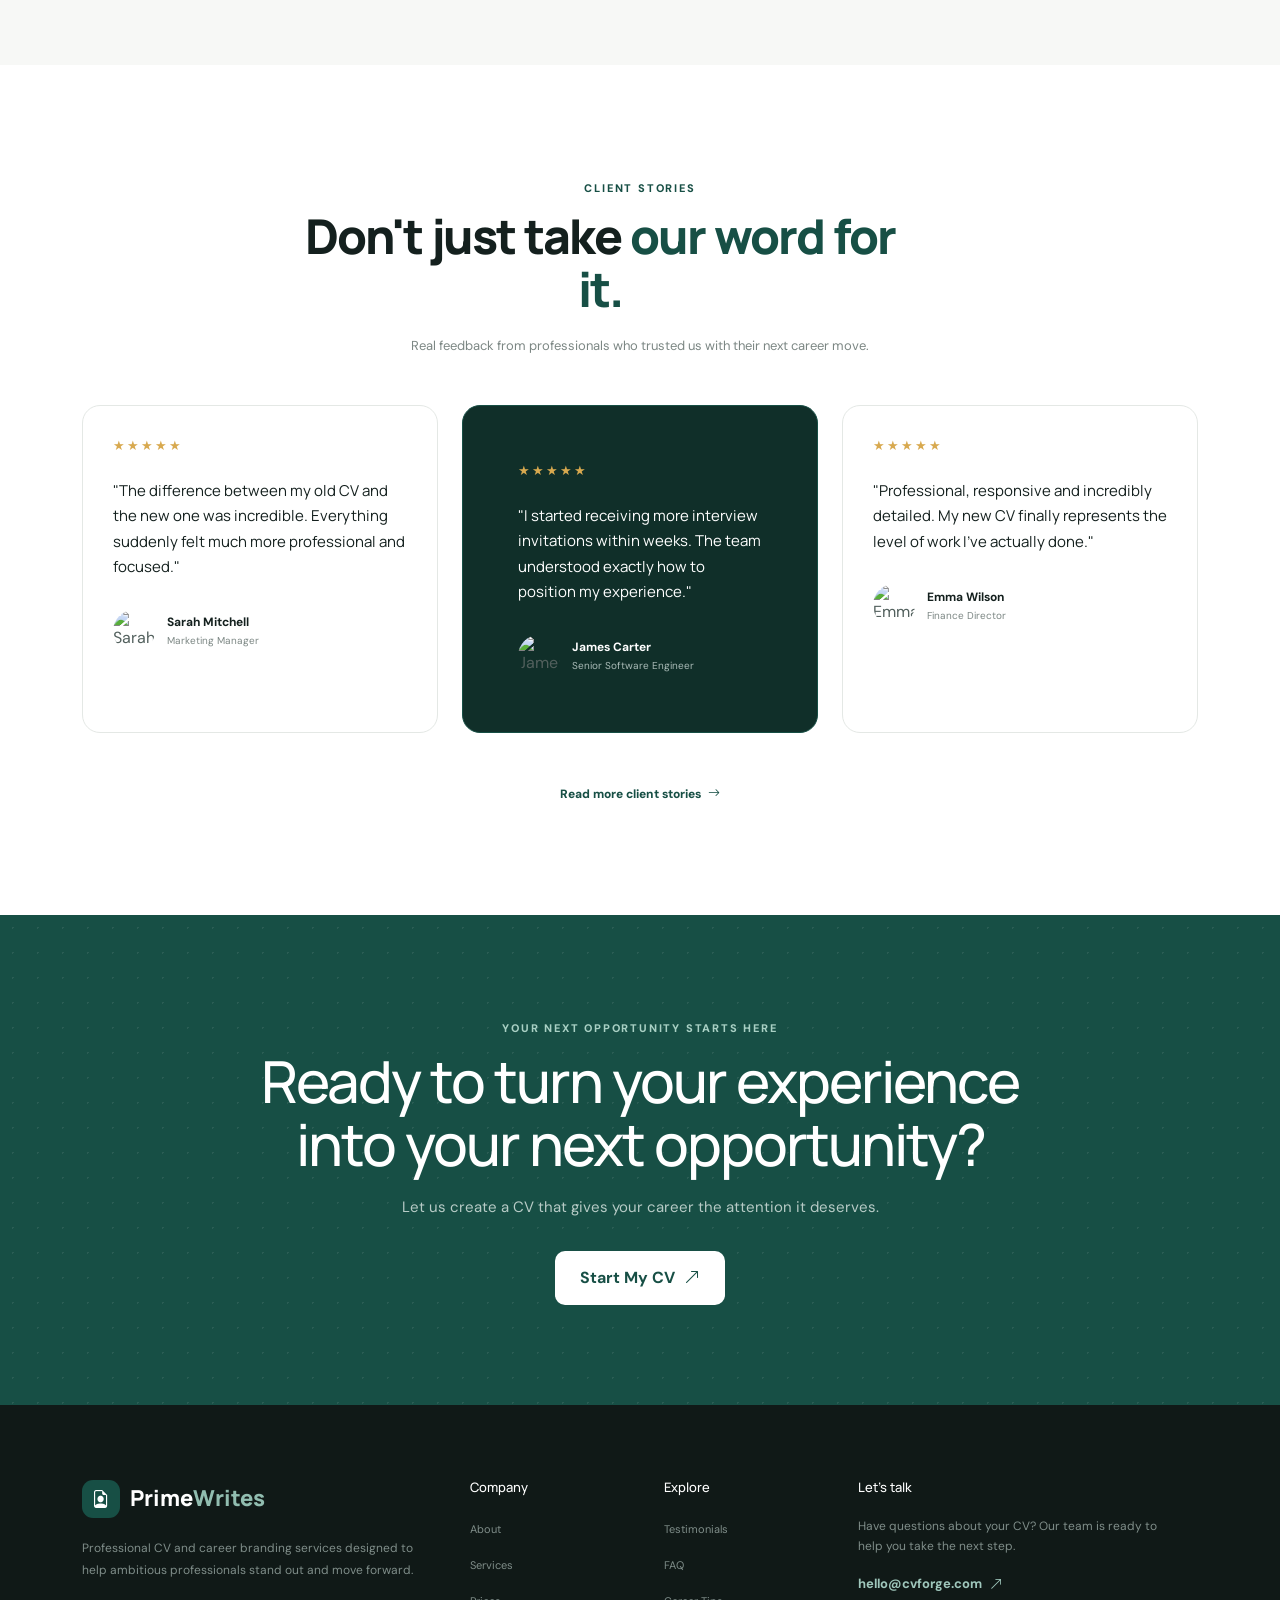
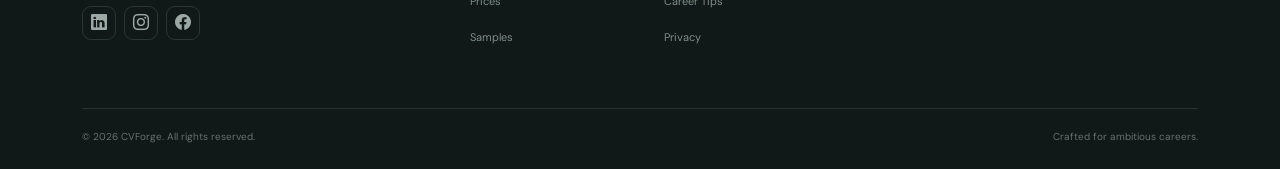
==== commit c8581aa5: "complete" ====
--- a/index.html
+++ b/index.html
@@ -554,9 +554,9 @@
                     </h3>
 
                     <p>
-                       A professionally crafted press release that 
-                       effectively communicates your news, builds
-                        credibility, and captures the attention of your target audience.
+                      A professionally crafted press release that turns your news, achievements, and announcements into a compelling story. We create clear, media-ready content that highlights what matters most about your brand while maintaining a professional and credible tone. <br> <br>
+                        
+                    Whether you're launching a company, product, or service, announcing a major achievement, partnership, event, or other important update, we structure your press release to communicate your message effectively and capture the attention of journalists, media outlets, and your target audience.
                        
                     </p>
 
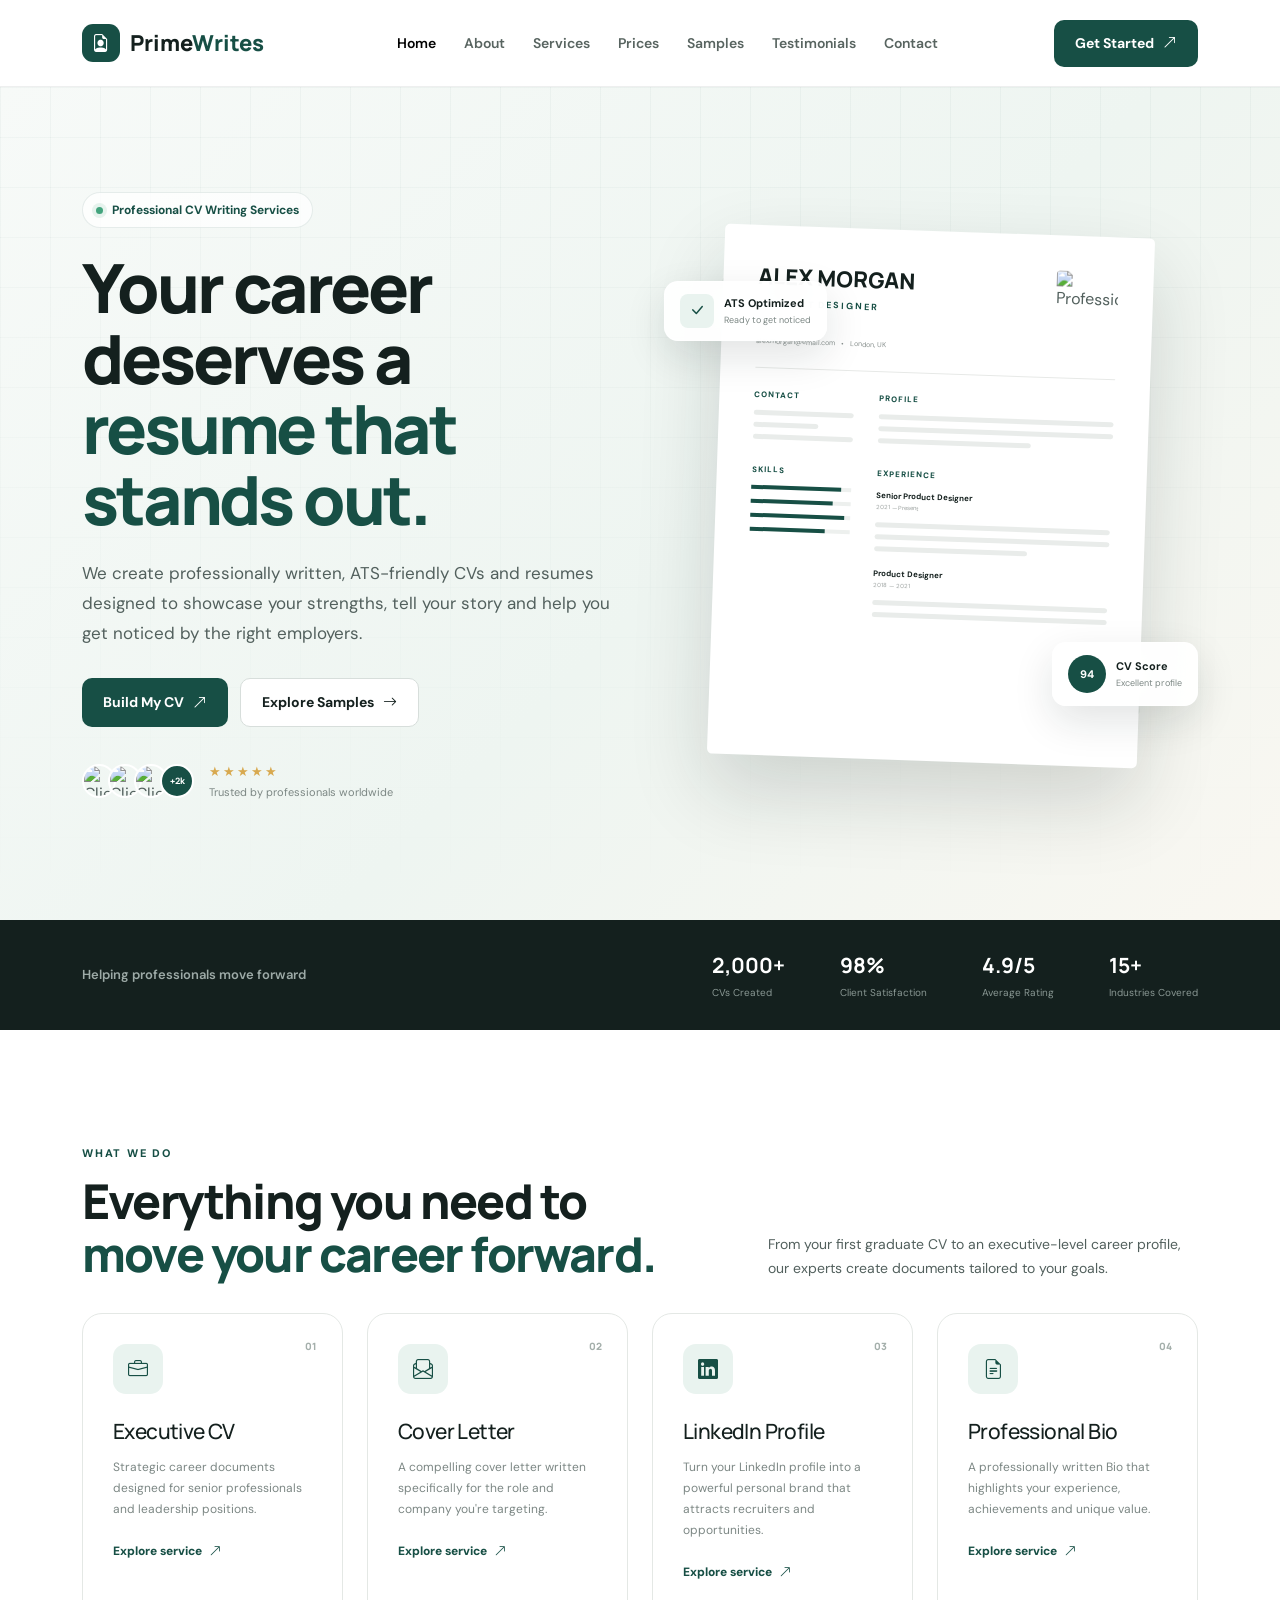
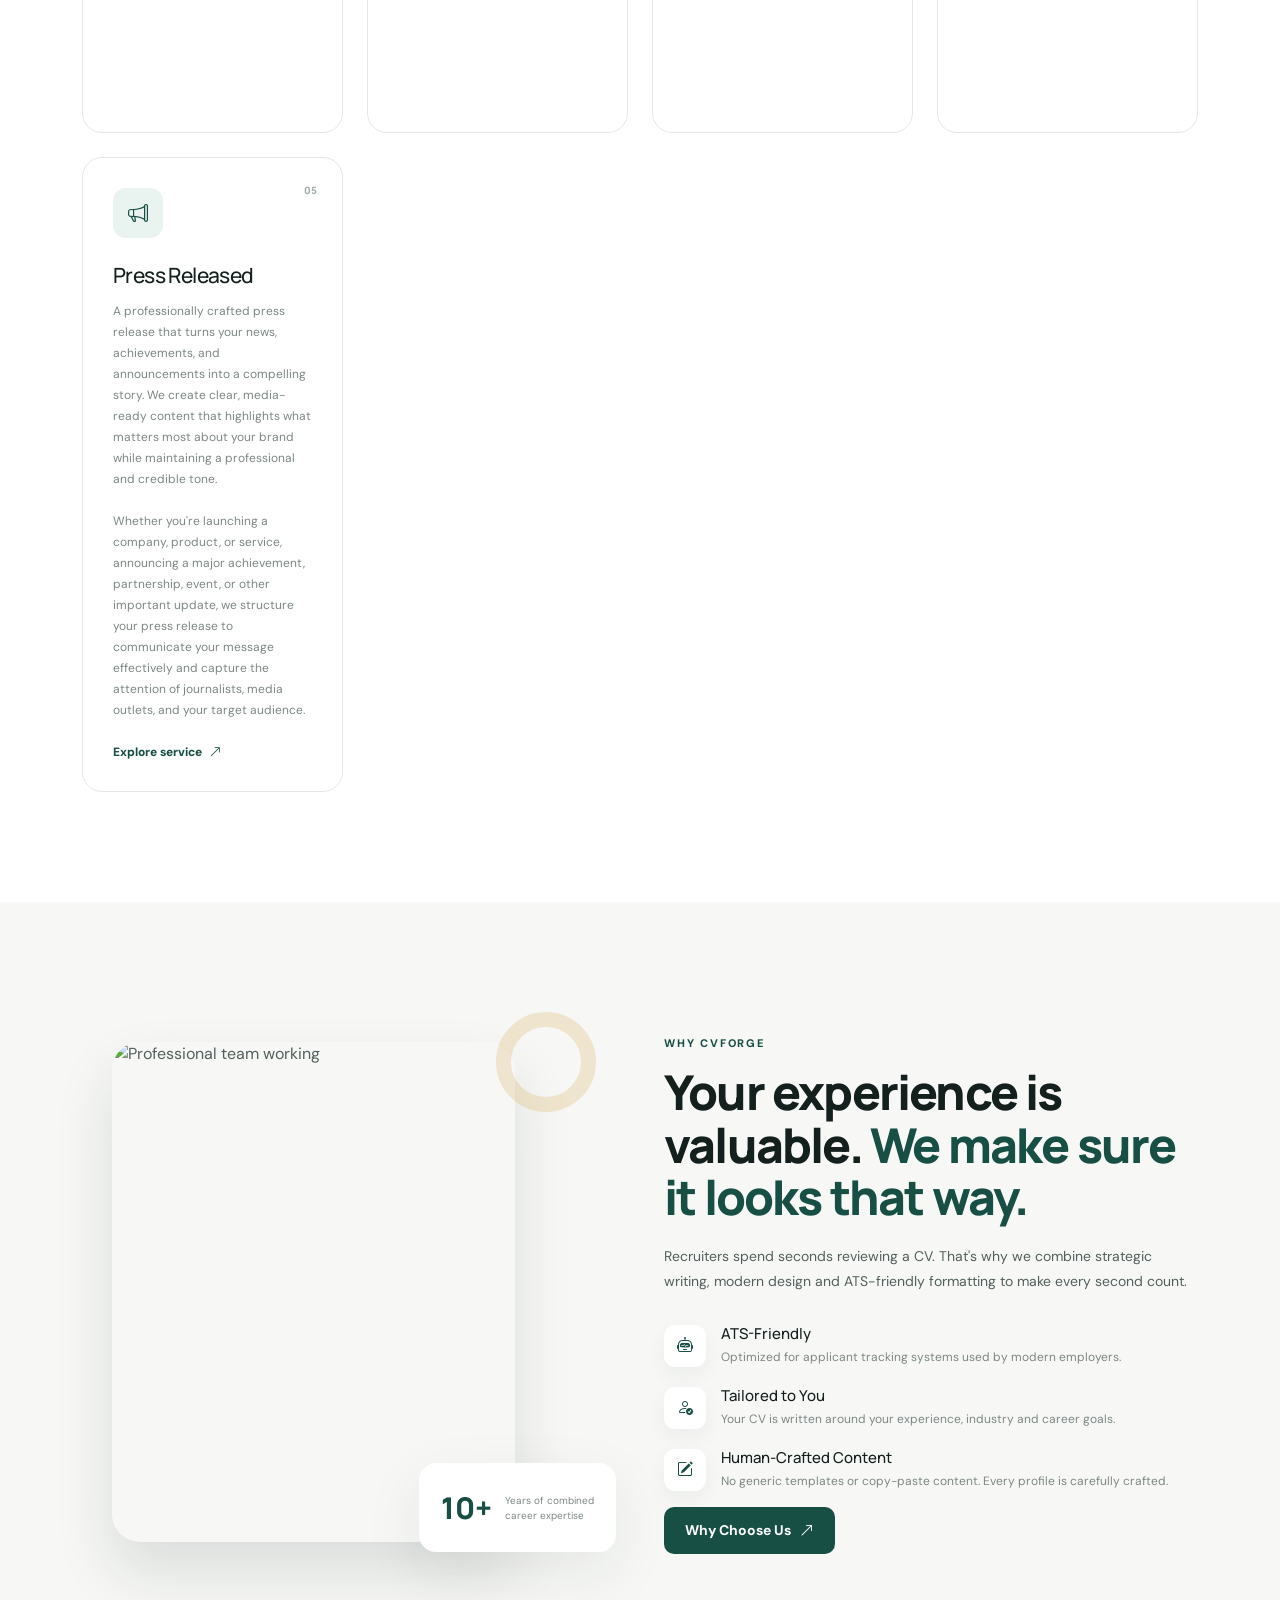
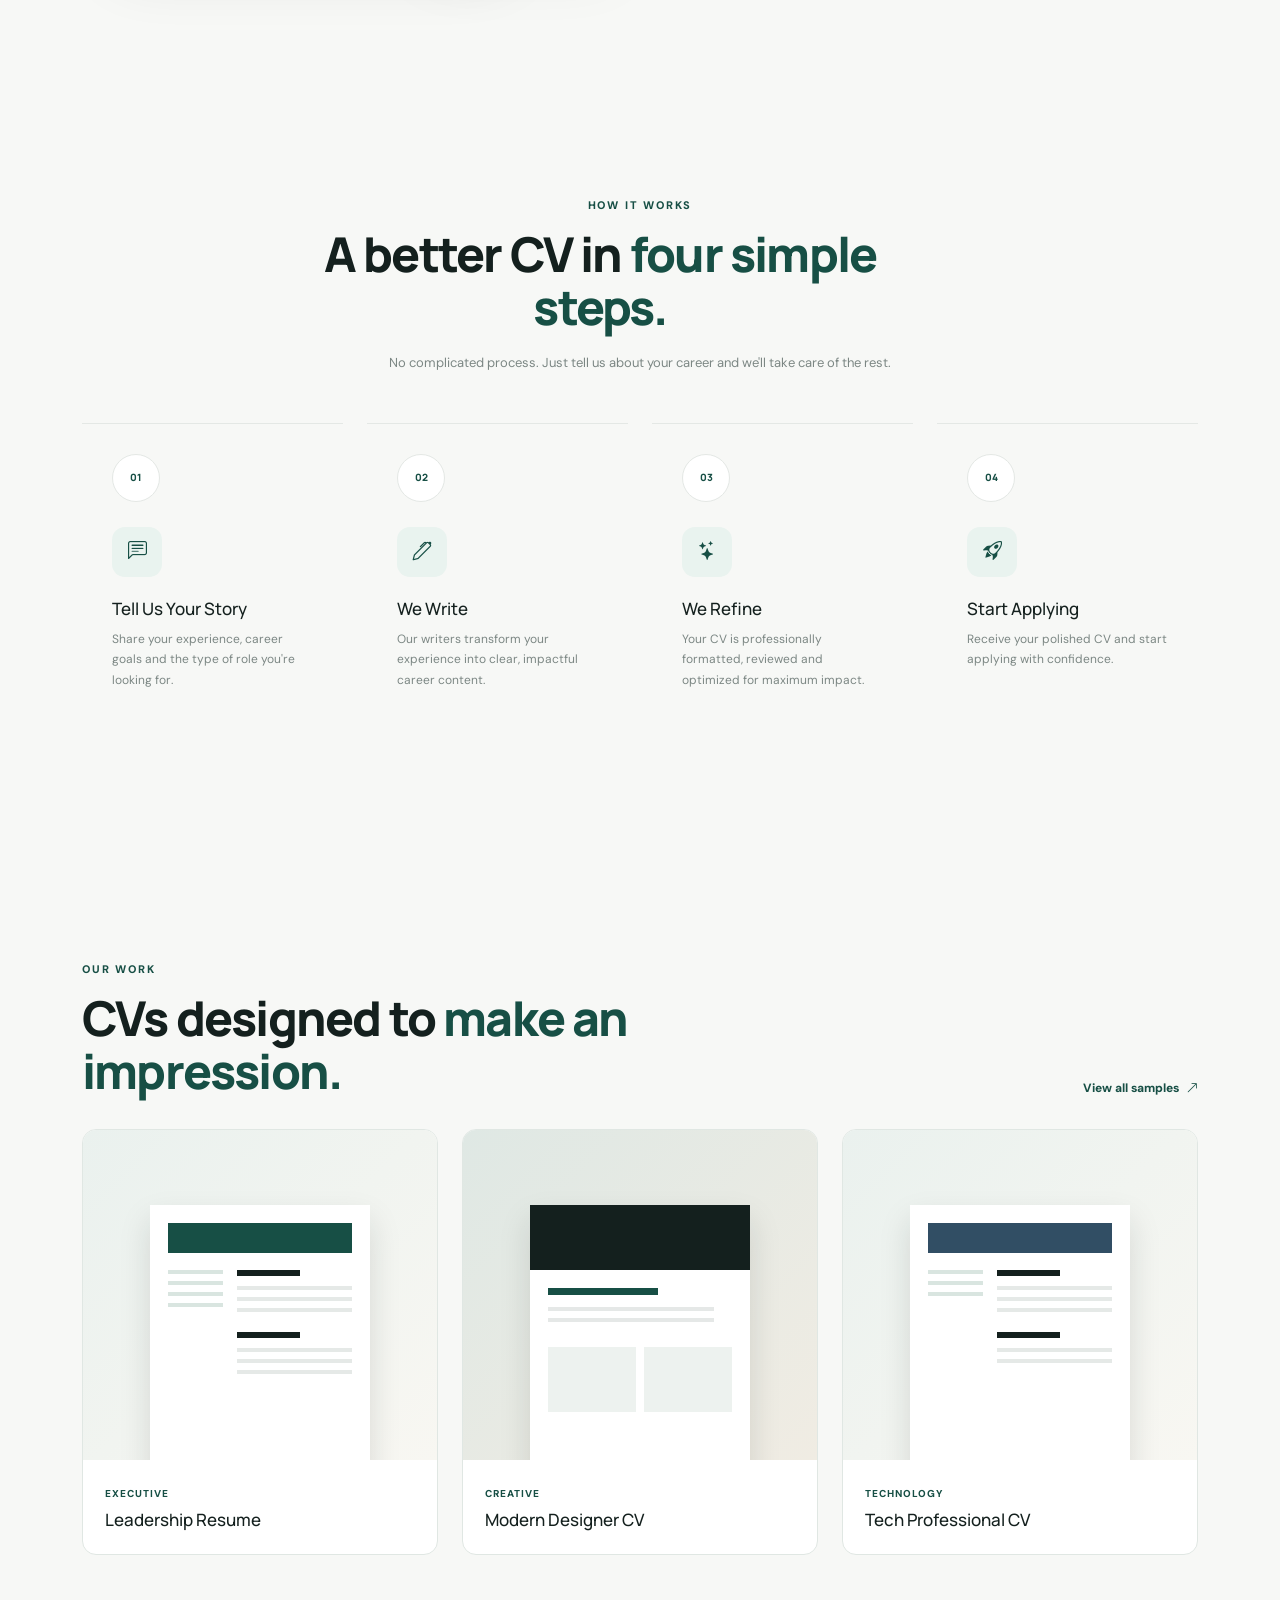
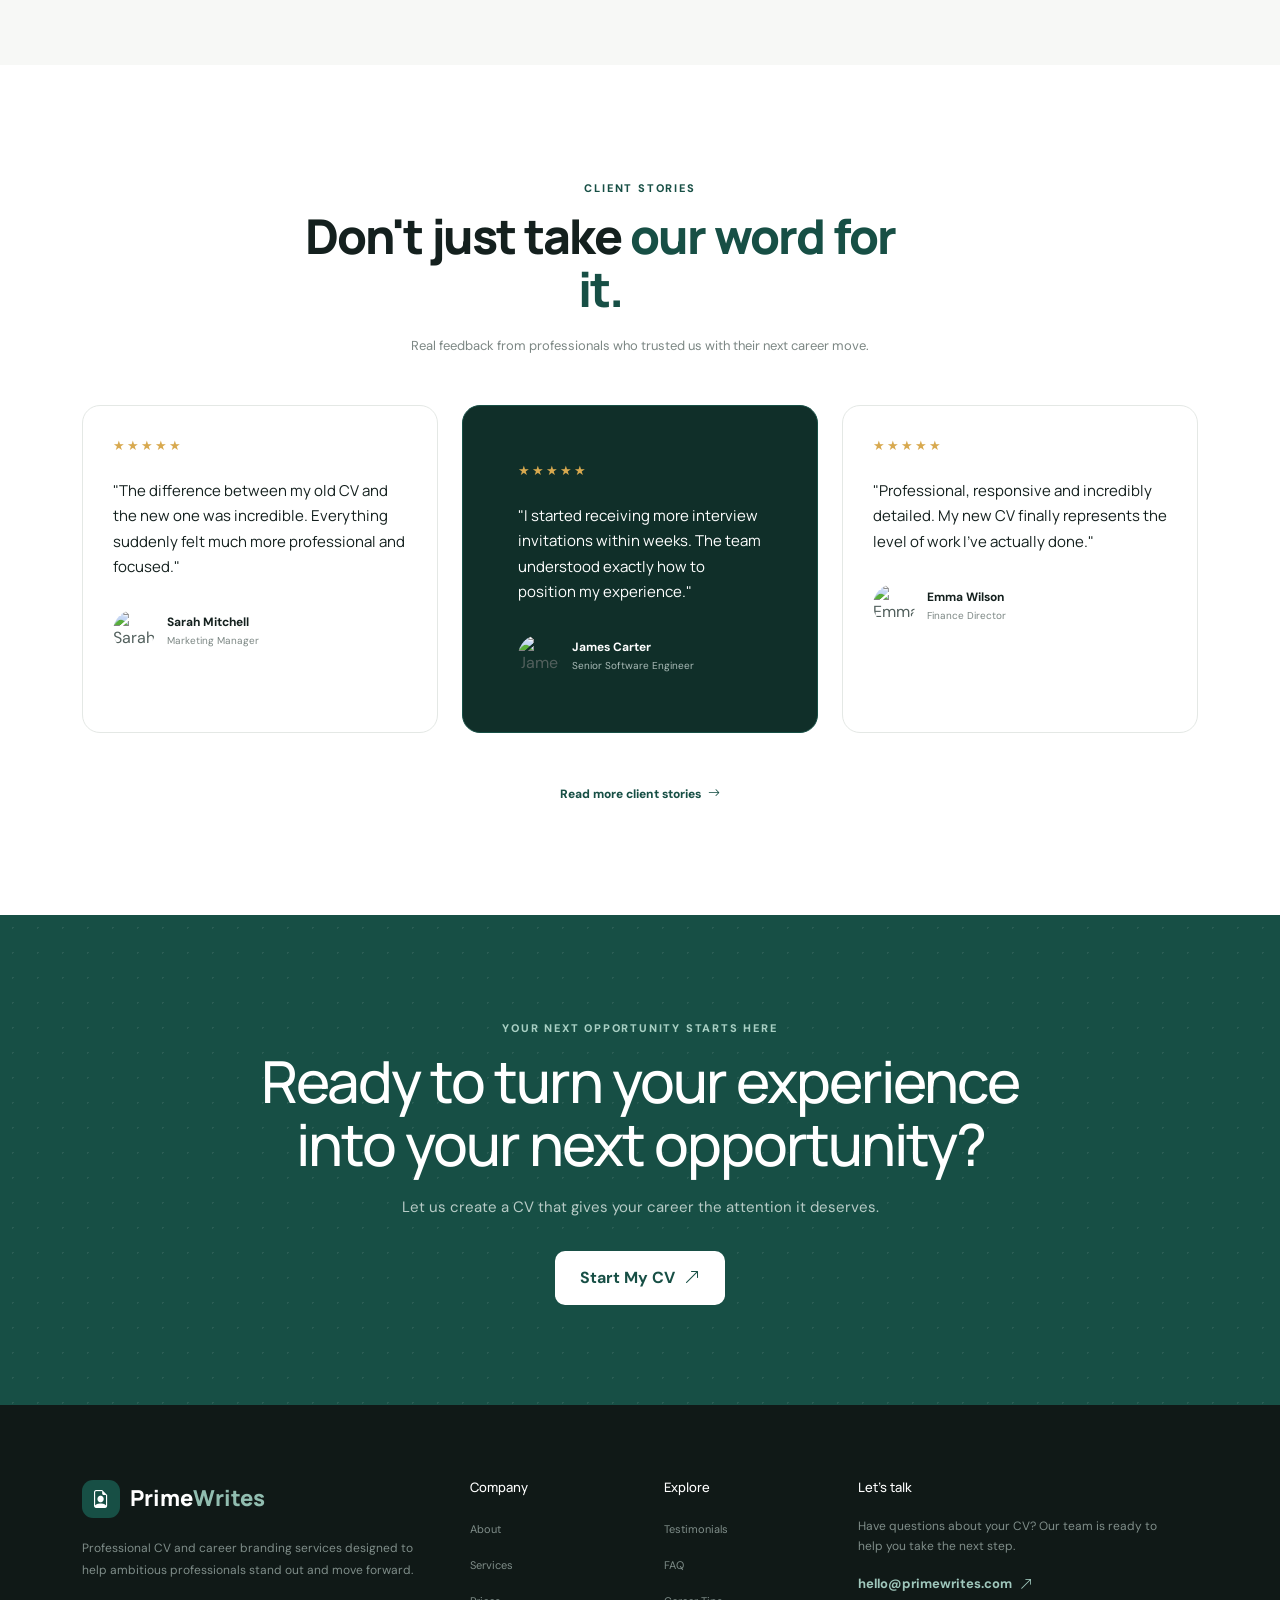
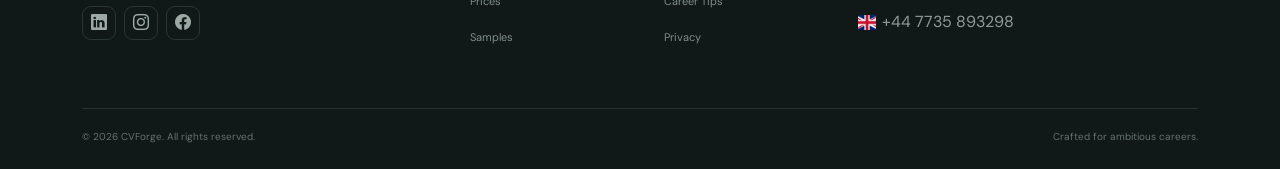
==== commit 3cde4242: "complete" ====
--- a/index.html
+++ b/index.html
@@ -1283,9 +1283,16 @@
                 </p>
 
                 <a href="mailto:hello@cvforge.com" class="footer-email">
-                    hello@cvforge.com
+                       hello@primewrites.com
+
                     <i class="bi bi-arrow-up-right"></i>
                 </a>
+
+                
+                <div class="phone-number">
+                    <img src="./assets/english.png" alt="UK Flag">
+                    <p>+44 7735 893298</p>
+                </div>
 
             </div>
 
--- a/css/style.css
+++ b/css/style.css
@@ -908,7 +908,7 @@
     border-radius: 50%;
 
     top: 0;
-    right: 15px;
+    right: 20px;
 
     opacity: 0.25;
 }
@@ -1510,6 +1510,25 @@
 
     font-size: 10px;
     color: #65716e;
+}
+
+
+.phone-number {
+    display: flex;
+    align-items: center;
+    gap:6px;
+    margin-top: 15px;
+}
+
+.phone-number img {
+    width: 18px;
+    height: 15px;
+    object-fit: cover;
+    display: block;
+}
+
+.phone-number p {
+    margin: 0;
 }
 
 
